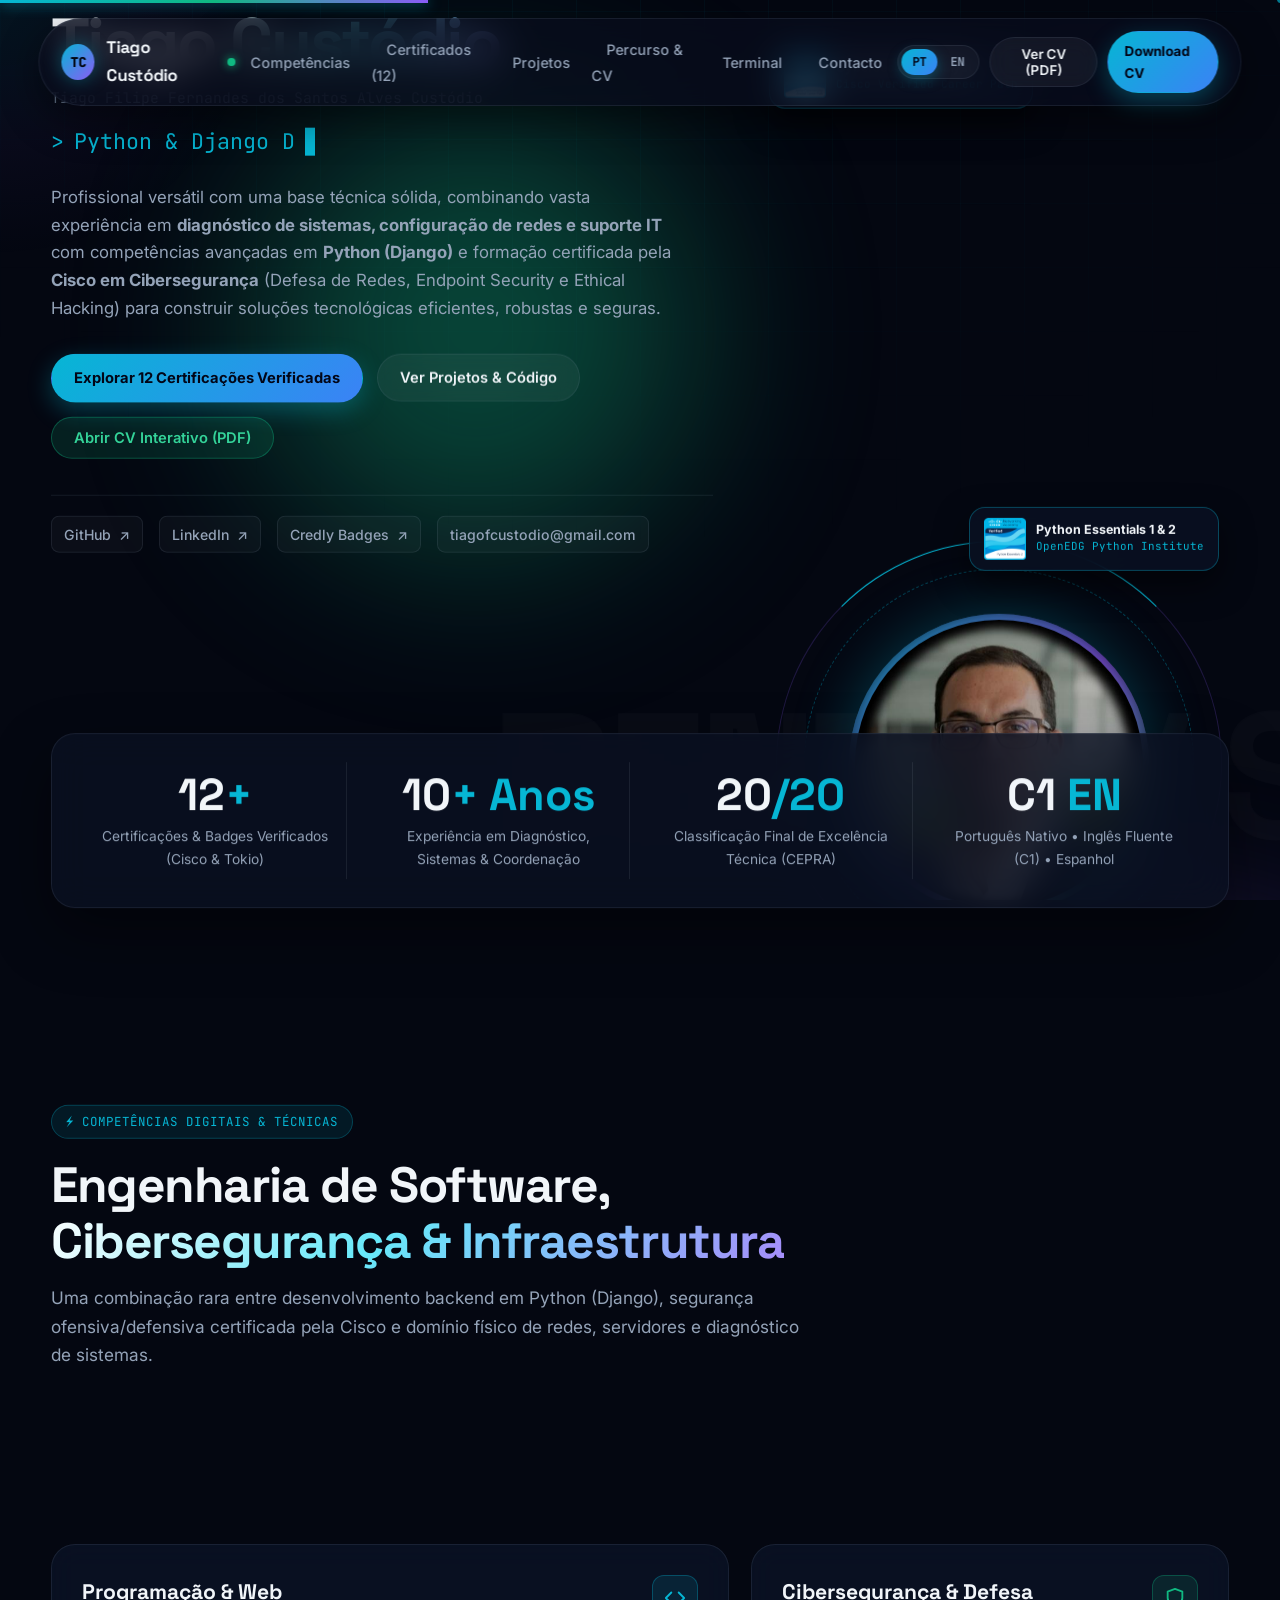
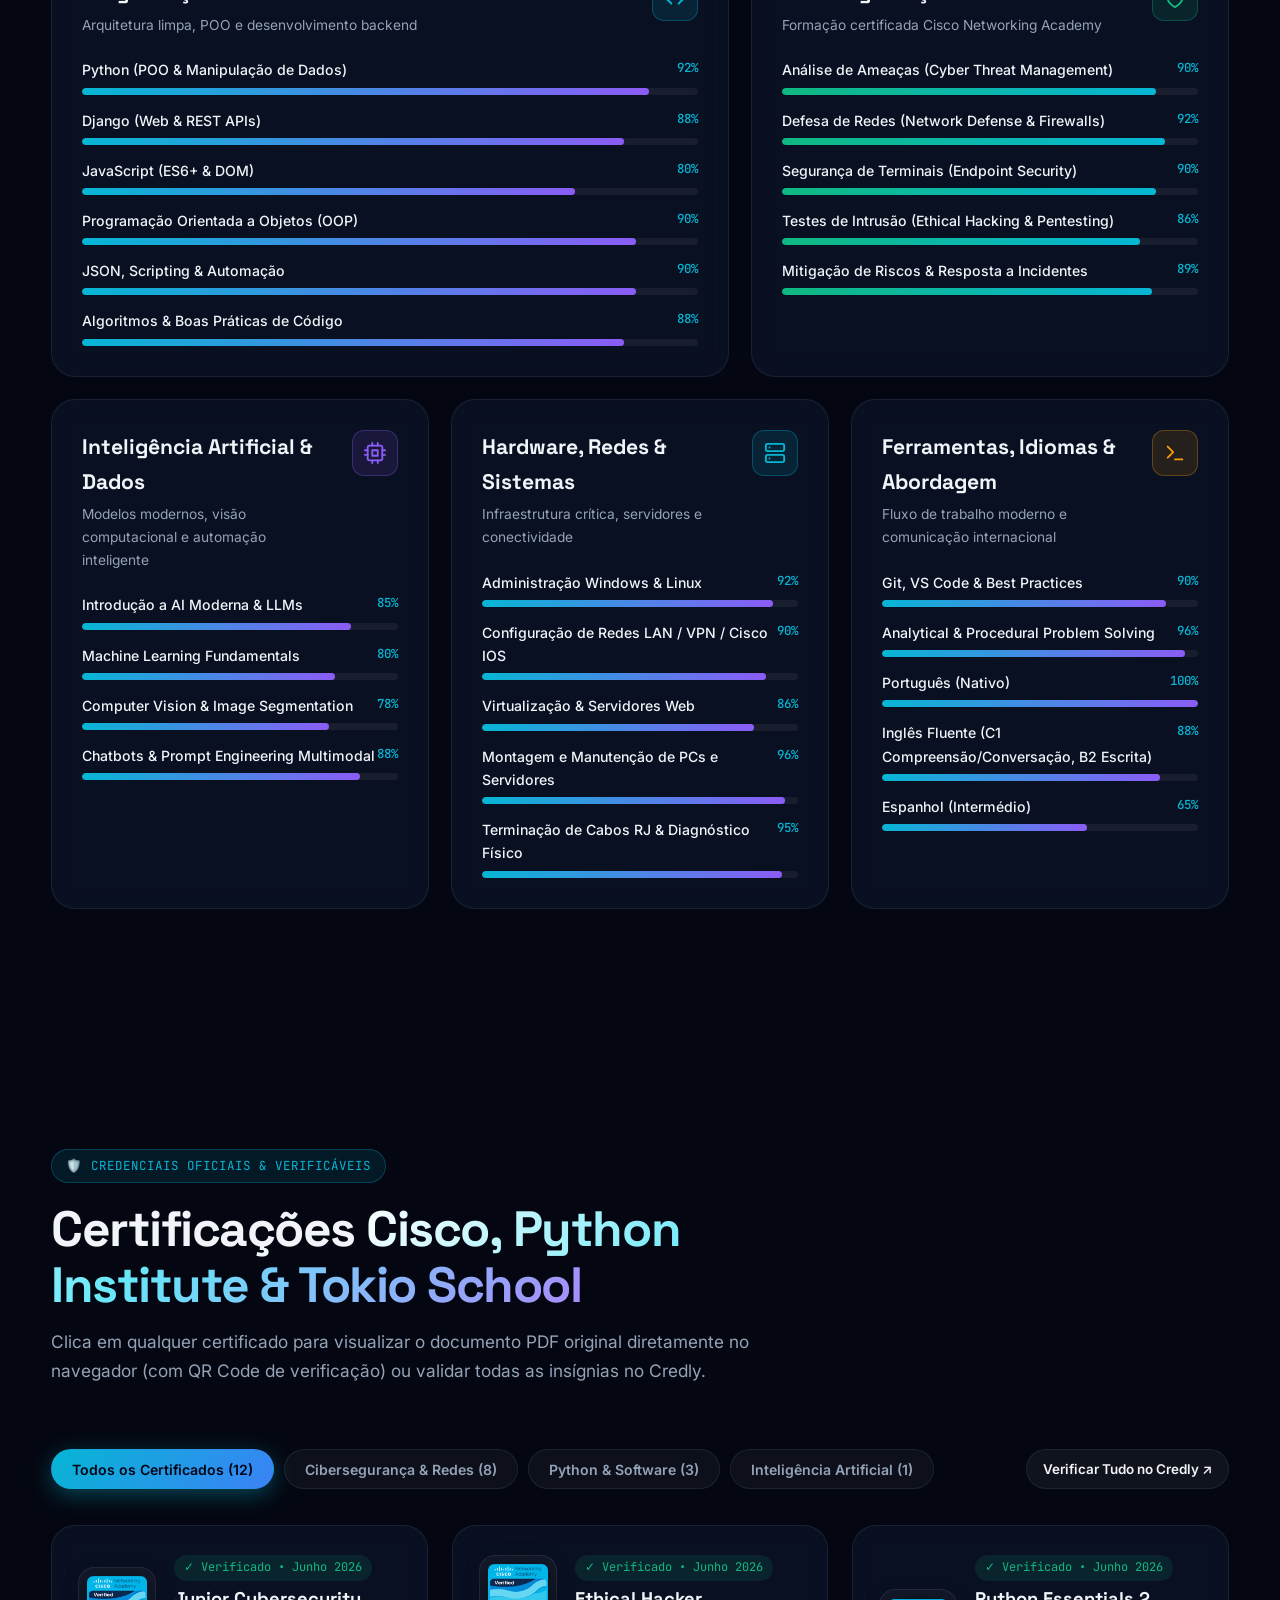
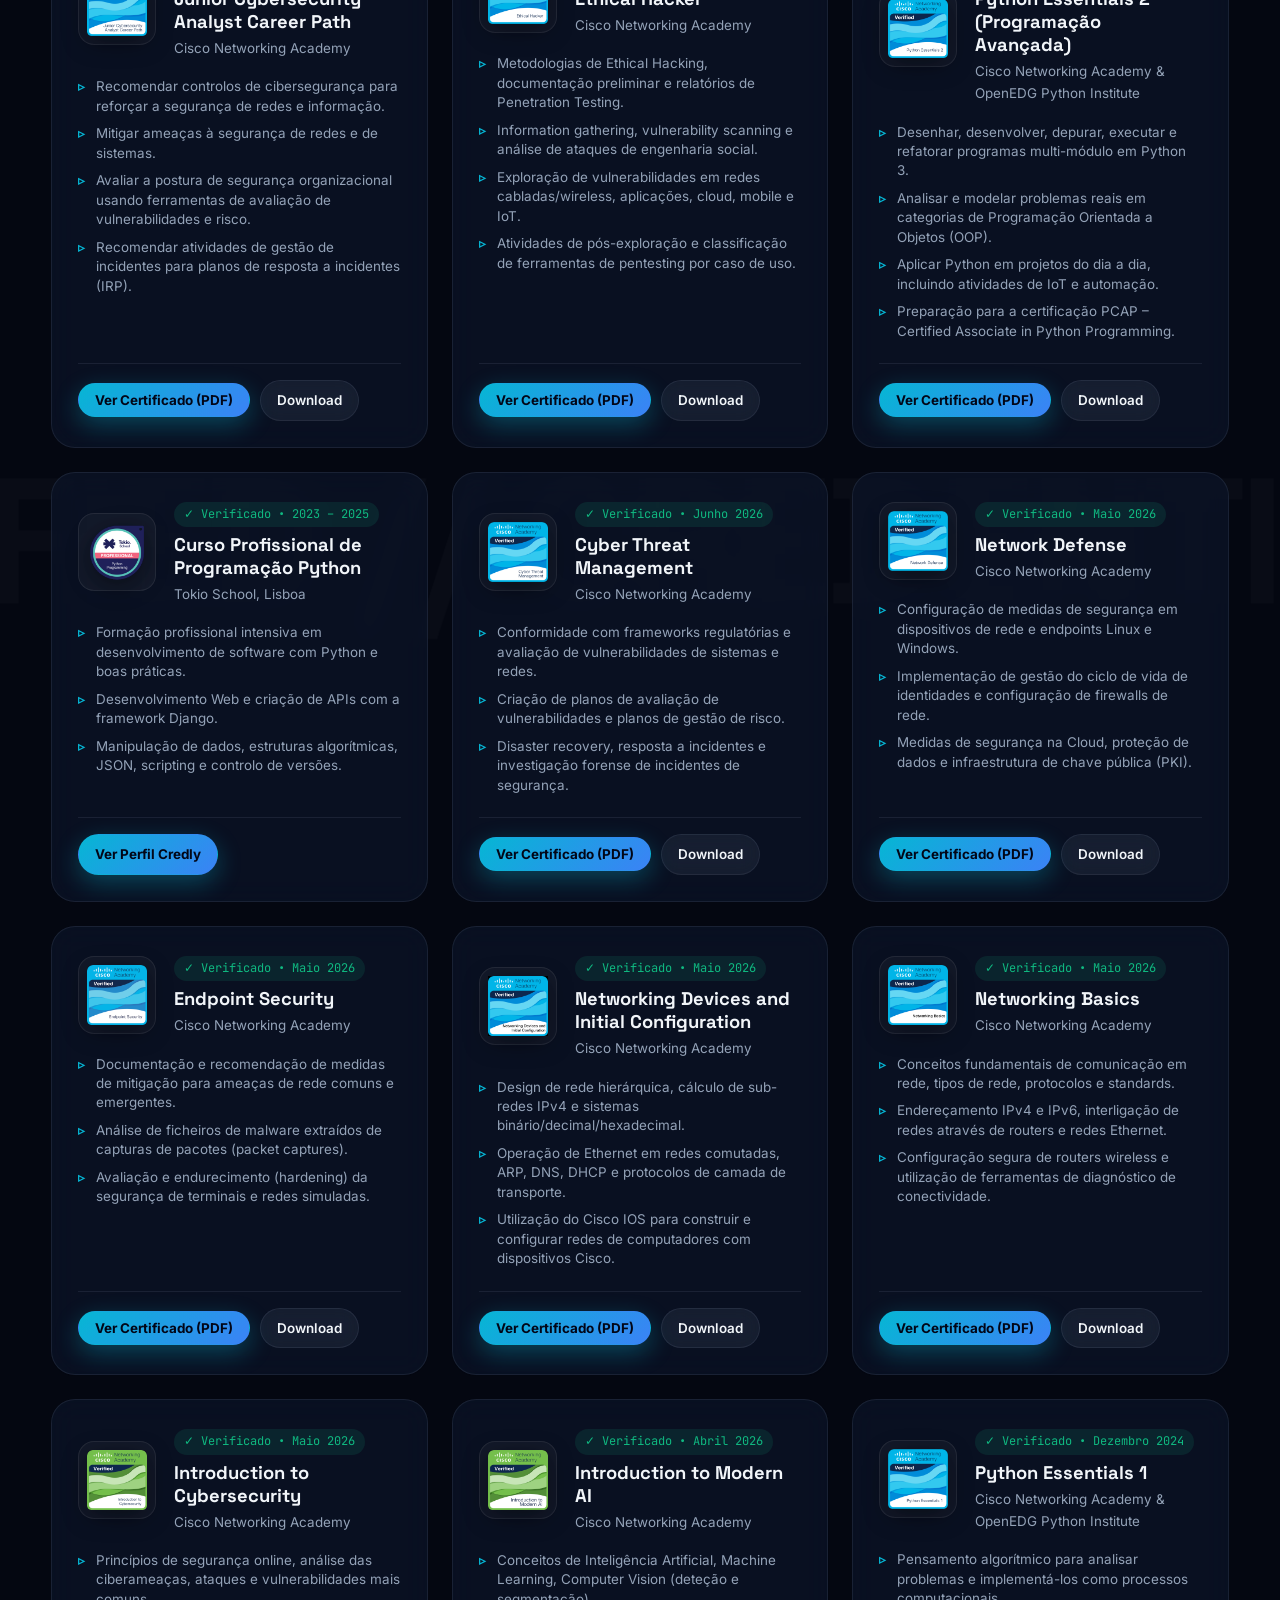
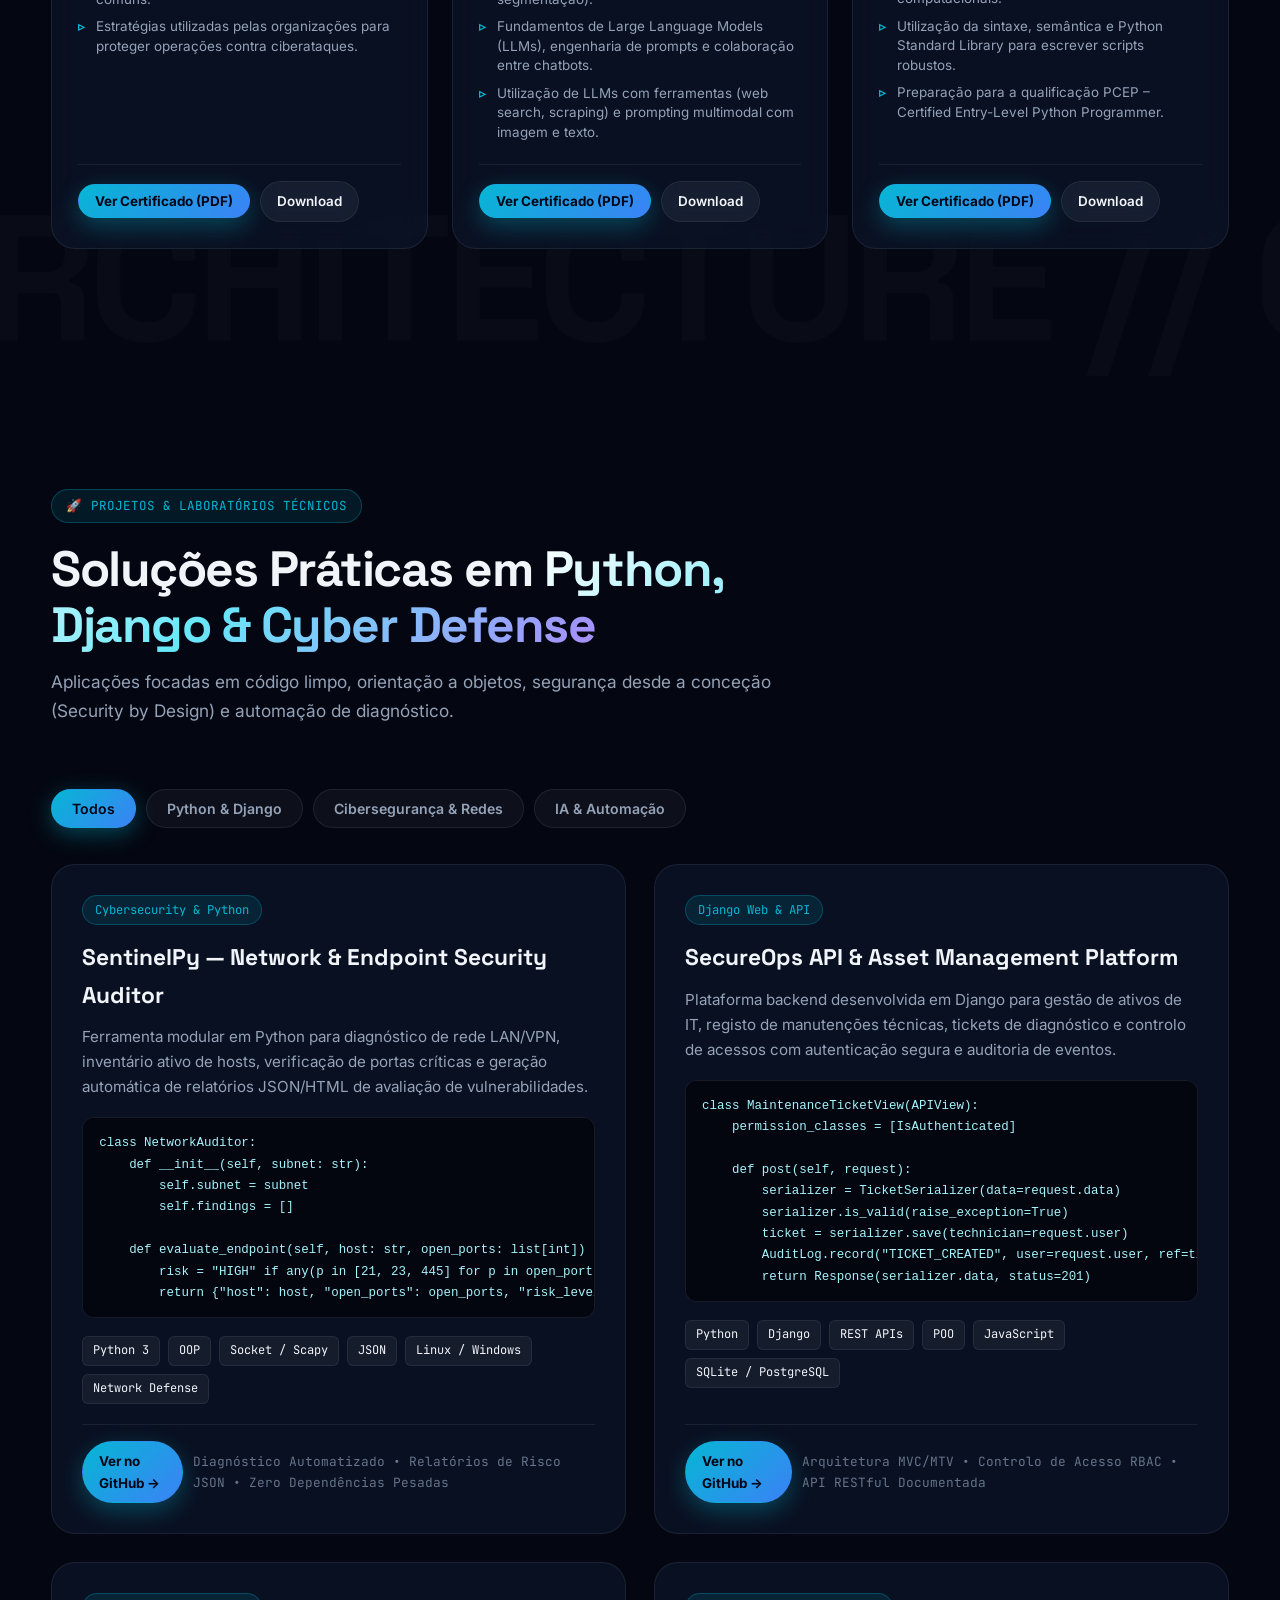
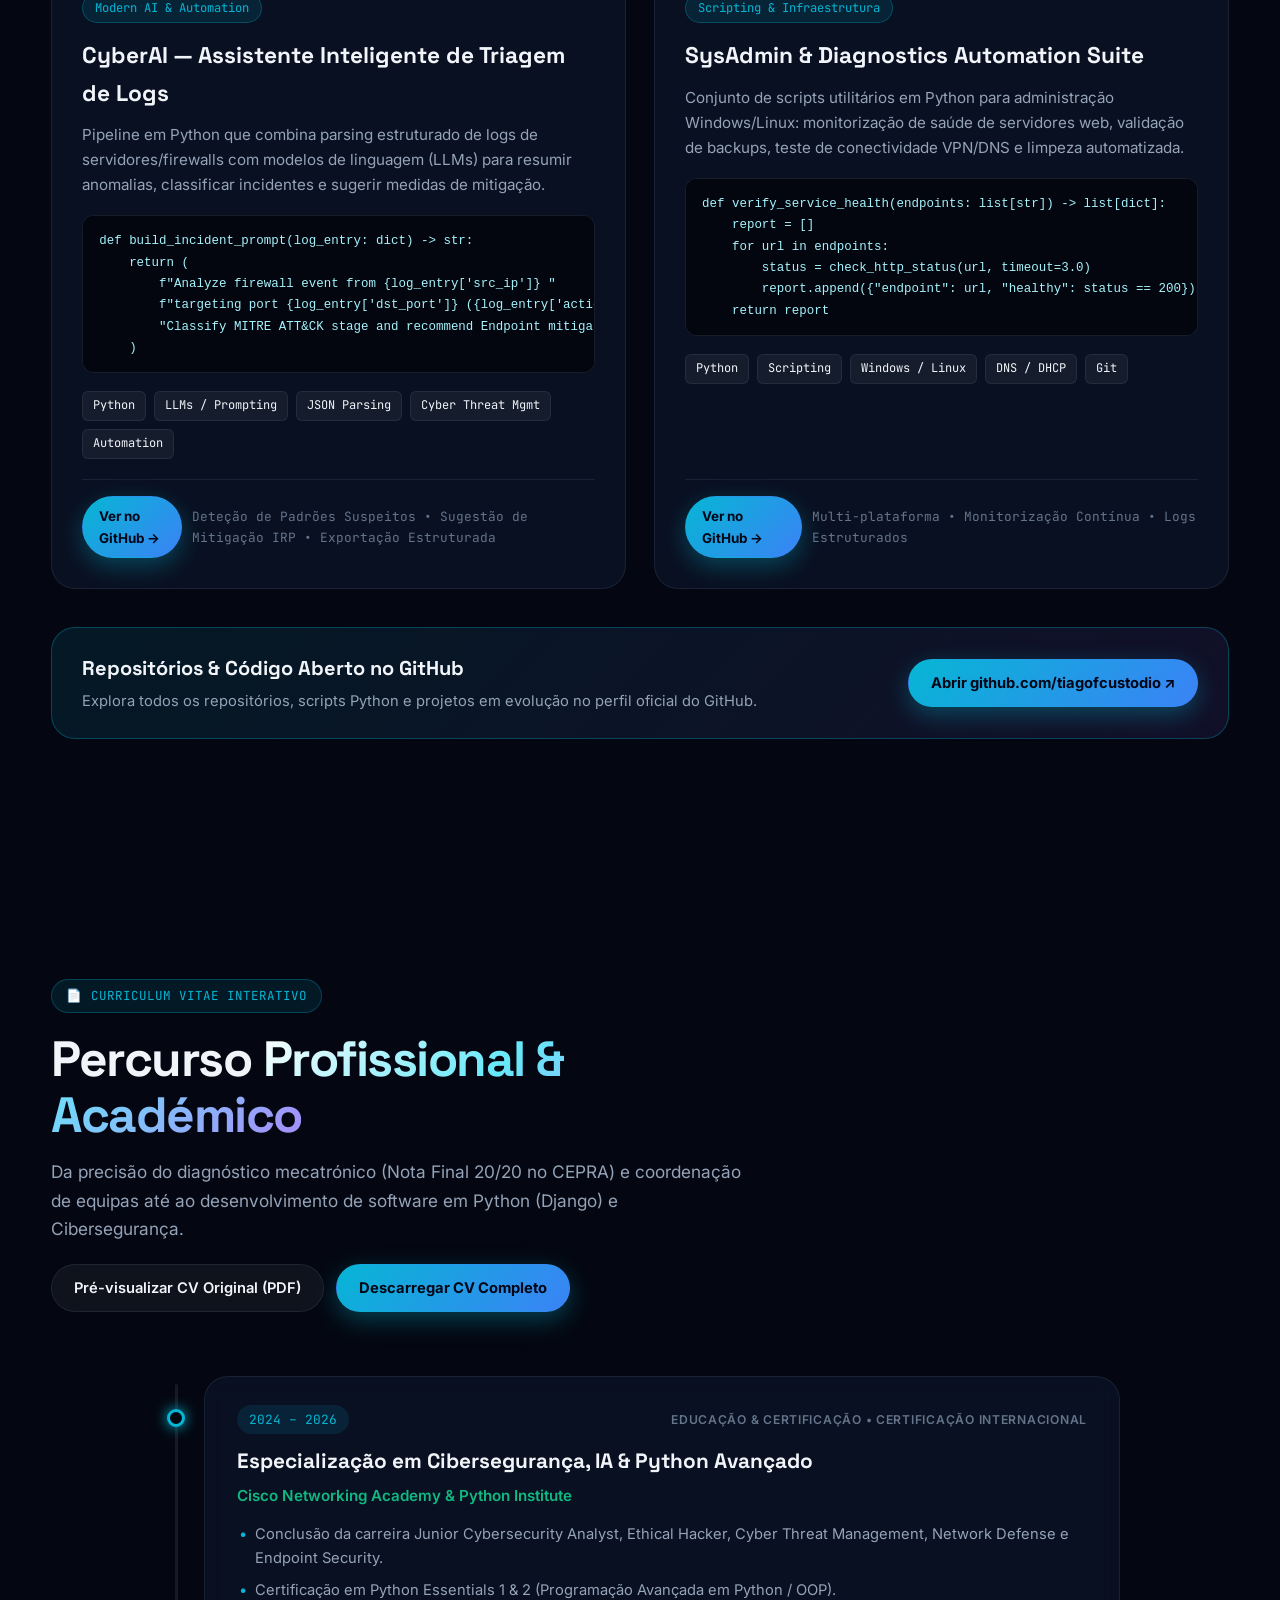
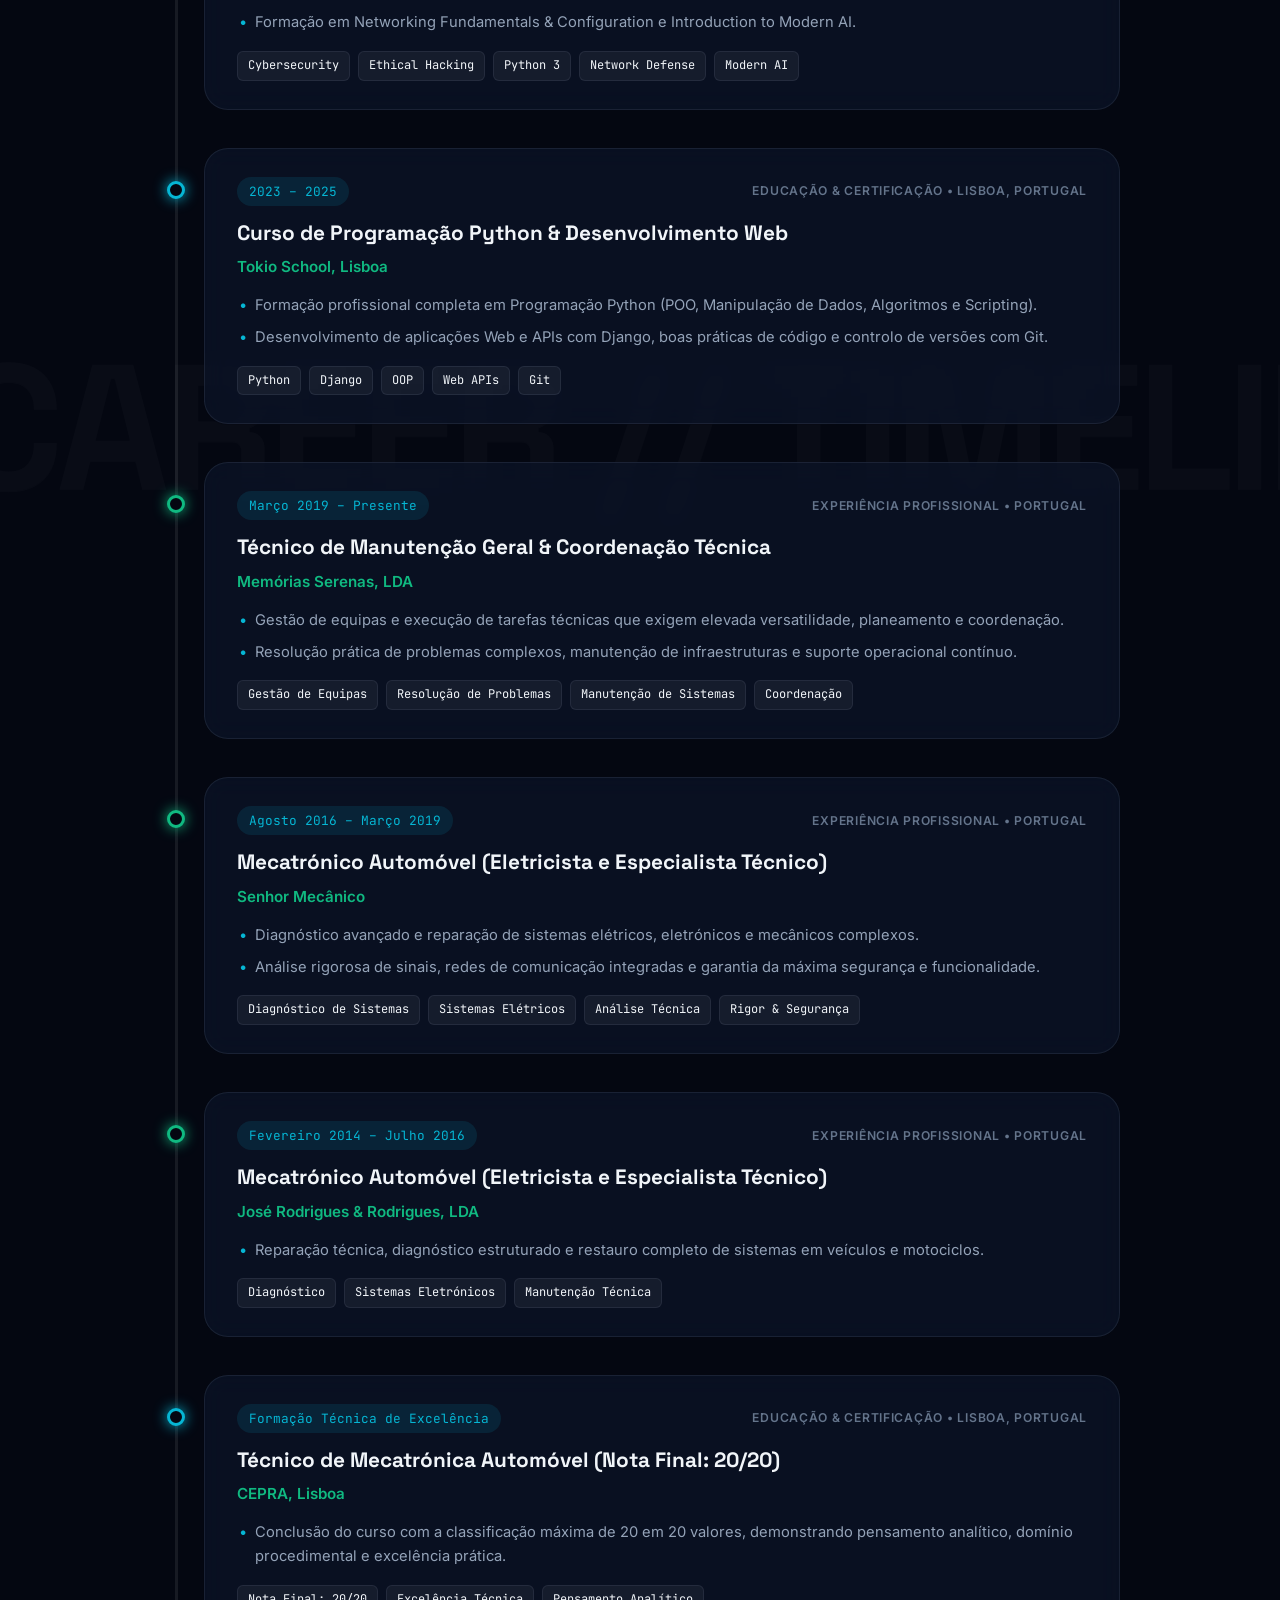
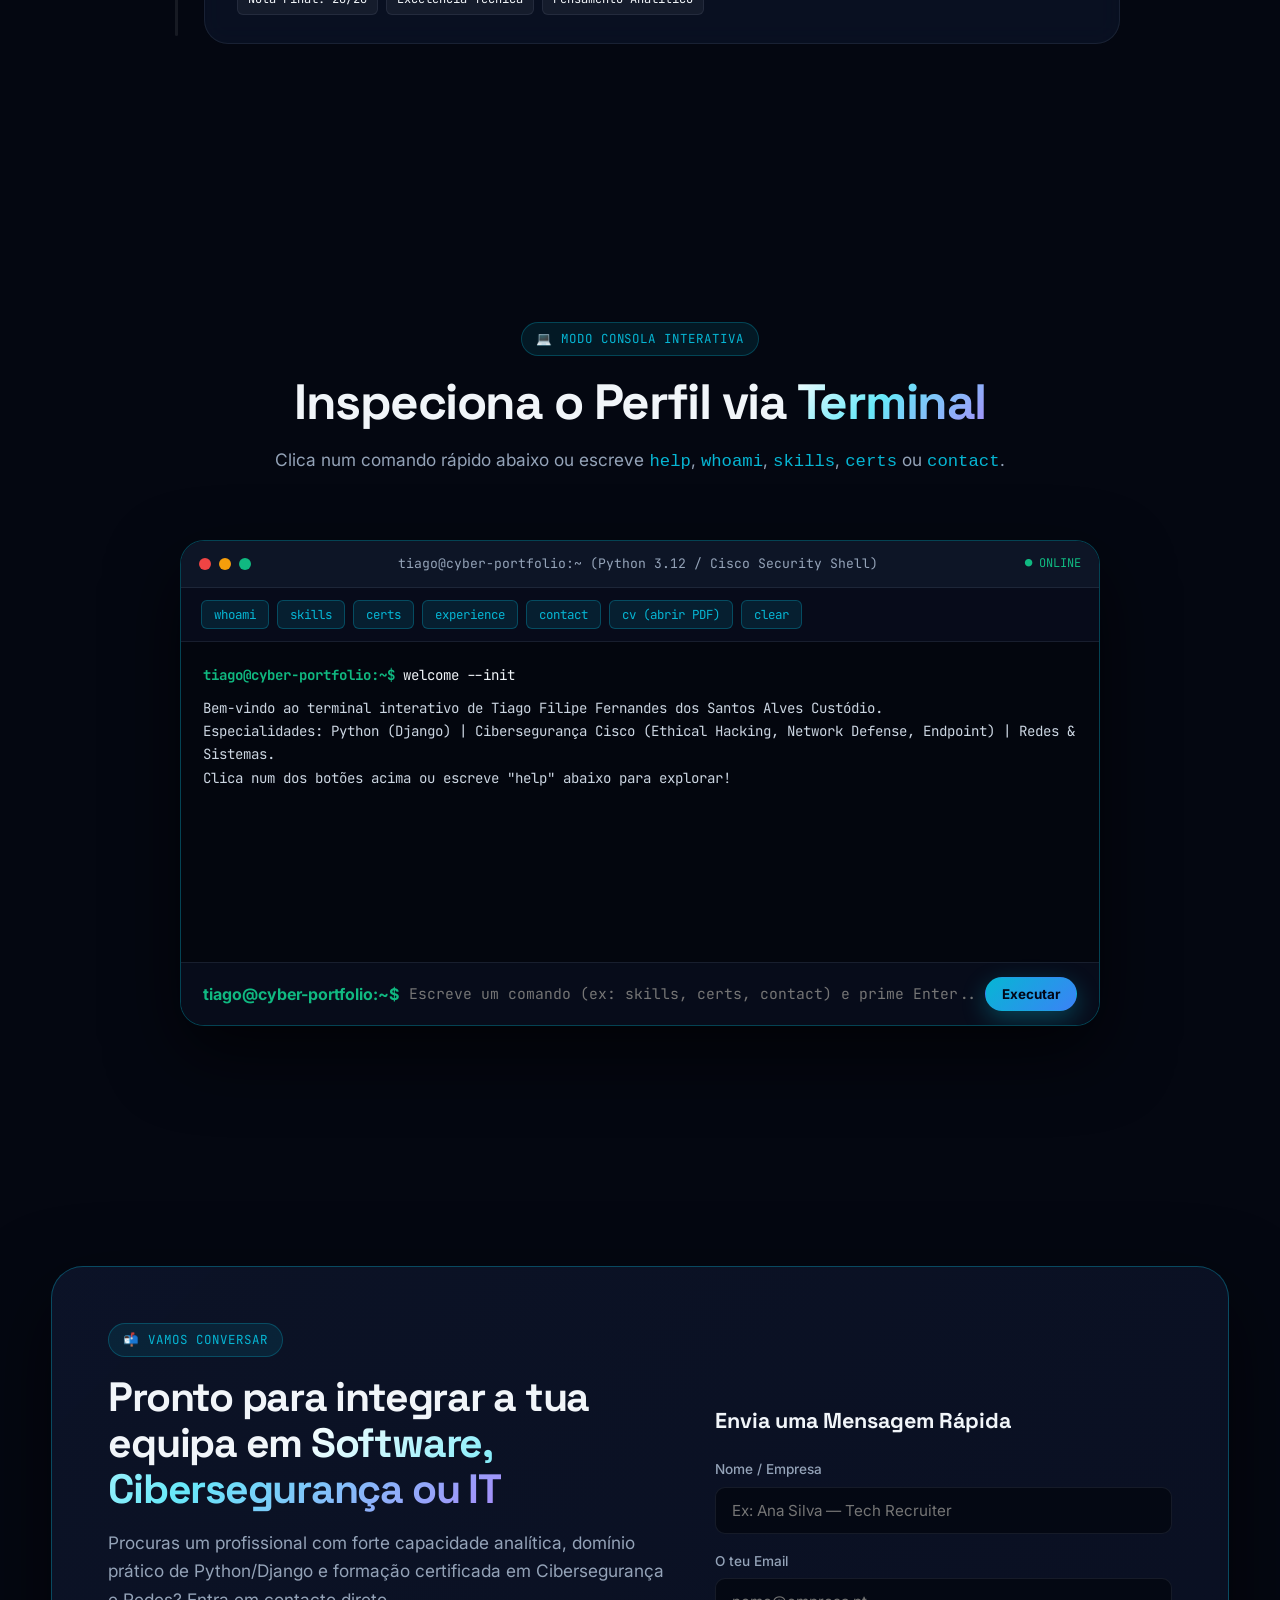
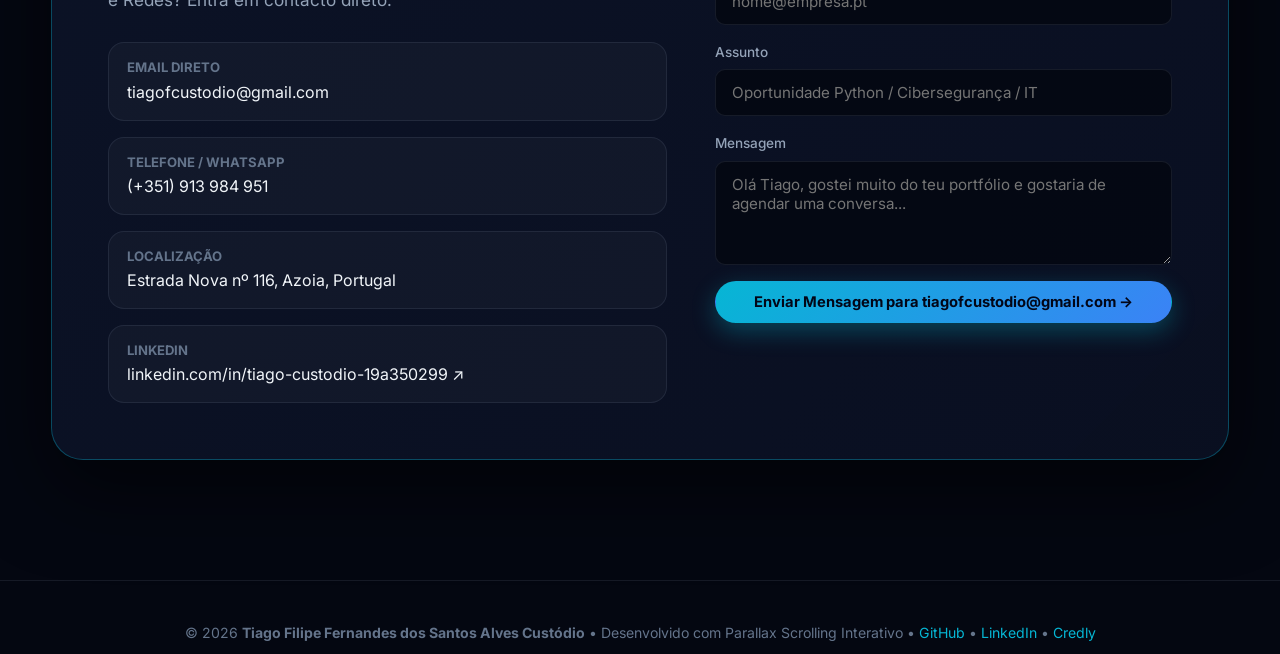
==== index.html @ 8957bc8e "Initial portfolio commit (PT/EN)" ====
<!DOCTYPE html>
<html lang="pt-PT">
<head>
  <meta charset="UTF-8" />
  <meta name="viewport" content="width=device-width, initial-scale=1.0" />
  <title>Tiago Custódio | Python (Django) Developer &amp; Cybersecurity Specialist</title>
  <meta name="description" content="Portfólio interativo de Tiago Filipe Fernandes dos Santos Alves Custódio — Desenvolvimento Python (Django), Cibersegurança Certificada pela Cisco (Ethical Hacking, Network Defense, Endpoint Security) e Administração de Sistemas." />

  <!-- Google Fonts -->
  <link rel="preconnect" href="https://fonts.googleapis.com" />
  <link rel="preconnect" href="https://fonts.gstatic.com" crossorigin />
  <link href="https://fonts.googleapis.com/css2?family=Inter:wght@400;500;600;700&family=JetBrains+Mono:wght@400;600;700&family=Space+Grotesk:wght@600;700;800&display=swap" rel="stylesheet" />

  <!-- Stylesheet -->
  <link rel="stylesheet" href="css/styles.css" />
</head>
<body>

  <!-- Top Scroll Progress Indicator -->
  <div id="scroll-progress-bar" class="scroll-progress-bar"></div>

  <!-- Interactive Cursor Spotlight -->
  <div id="cursor-spotlight" class="cursor-spotlight"></div>

  <!-- Multi-Layer Parallax Background Universe -->
  <div class="parallax-universe" aria-hidden="true">
    <canvas id="cyber-canvas"></canvas>
    <div class="parallax-grid-plane" data-parallax-speed="-0.15" data-mouse-depth="14"></div>
    <div class="parallax-orb orb-cyan" data-parallax-speed="-0.25" data-mouse-depth="-28"></div>
    <div class="parallax-orb orb-purple" data-parallax-speed="0.18" data-mouse-depth="32"></div>
    <div class="parallax-orb orb-emerald" data-parallax-speed="-0.12" data-mouse-depth="20"></div>
  </div>

  <!-- Floating Glass Header -->
  <header class="site-header">
    <nav class="nav-glass" aria-label="Navegação Principal">
      <a href="#top" class="brand-logo">
        <span class="brand-monogram">TC</span>
        <span>Tiago Custódio</span>
        <span class="brand-status-dot" title="Available for Software &amp; Cybersecurity roles"></span>
      </a>

      <ul class="nav-links">
        <li><a href="#skills" data-i18n="navSkills">Competências</a></li>
        <li><a href="#certificados" data-i18n="navCerts">Certificados (12)</a></li>
        <li><a href="#projetos" data-i18n="navProjects">Projetos</a></li>
        <li><a href="#cv" data-i18n="navCv">Percurso &amp; CV</a></li>
        <li><a href="#terminal" data-i18n="navTerminal">Terminal</a></li>
        <li><a href="#contacto" data-i18n="navContact">Contacto</a></li>
      </ul>

      <div class="nav-actions">
        <!-- Bilingual PT / EN Switcher -->
        <div class="lang-switch" role="group" aria-label="Selecionar idioma / Select language">
          <button type="button" class="lang-btn active" data-set-lang="pt" title="Português">PT</button>
          <button type="button" class="lang-btn" data-set-lang="en" title="English">EN</button>
        </div>

        <button type="button" class="btn btn-glass btn-sm open-cv-modal-btn" data-i18n="btnViewCv">
          Ver CV (PDF)
        </button>
        <a href="assets/cv/Tiago_Custodio_CV.pdf" download class="btn btn-primary btn-sm" data-i18n="btnDownloadCv">
          Download CV
        </a>
      </div>
    </nav>
  </header>

  <main id="top">
    <!-- ====================================================================
         HERO SECTION (MULTI-DEPTH PARALLAX + 3D ORBITAL PORTRAIT)
         ==================================================================== -->
    <section class="hero-section">
      <div class="parallax-watermark" style="top: 14%; left: -4%;" data-parallax-speed="0.22" data-parallax-x="-0.12">
        PYTHON // CYBERSEC
      </div>

      <div class="container hero-grid">
        <!-- Left Column: Intro & CTAs -->
        <div class="hero-content" data-parallax-speed="-0.06">
          <div class="hero-badge-pill">
            <span class="brand-status-dot"></span>
            <span data-i18n="heroPill">Python (Django) • Cisco Cybersecurity Verified • Sistemas &amp; Redes</span>
          </div>

          <h1 class="hero-title">
            Tiago <span class="gradient-text">Custódio</span>
          </h1>
          <p style="font-size: 0.92rem; color: var(--text-muted); margin-top: -10px; margin-bottom: 14px; font-family: var(--font-mono);">
            Tiago Filipe Fernandes dos Santos Alves Custódio
          </p>

          <div class="hero-role-rotator" aria-live="polite">
            <span>&gt;</span>
            <span id="typewriter-text">Python &amp; Django Developer</span>
            <span class="typewriter-cursor"></span>
          </div>

          <p class="hero-bio" data-i18n-html="heroBioHtml">
            Profissional versátil com uma base técnica sólida, combinando vasta experiência em
            <strong>diagnóstico de sistemas, configuração de redes e suporte IT</strong> com competências avançadas em
            <strong>Python (Django)</strong> e formação certificada pela <strong>Cisco em Cibersegurança</strong>
            (Defesa de Redes, Endpoint Security e Ethical Hacking) para construir soluções tecnológicas eficientes, robustas e seguras.
          </p>

          <div class="hero-cta-group">
            <a href="#certificados" class="btn btn-primary" data-i18n="heroCtaCerts">
              Explorar 12 Certificações Verificadas
            </a>
            <a href="#projetos" class="btn btn-glass" data-i18n="heroCtaProjects">
              Ver Projetos &amp; Código
            </a>
            <button type="button" class="btn btn-emerald open-cv-modal-btn" data-i18n="heroCtaCv">
              Abrir CV Interativo (PDF)
            </button>
          </div>

          <div class="hero-quick-links">
            <a href="https://github.com/tiagofcustodio" target="_blank" rel="noopener" class="social-chip">
              <span>GitHub</span> ↗
            </a>
            <a href="https://www.linkedin.com/in/tiago-custodio-19a350299" target="_blank" rel="noopener" class="social-chip">
              <span>LinkedIn</span> ↗
            </a>
            <a href="https://www.credly.com/users/tiago-custodio.71ba3a41/badges#credly" target="_blank" rel="noopener" class="social-chip">
              <span>Credly Badges</span> ↗
            </a>
            <a href="mailto:tiagofcustodio@gmail.com" class="social-chip">
              <span>tiagofcustodio@gmail.com</span>
            </a>
          </div>
        </div>

        <!-- Right Column: 3D Parallax Portrait & Floating Badge Satellites -->
        <div class="hero-visual-stage">
          <div class="portrait-orbital-system" data-parallax-speed="0.08" data-mouse-depth="18">
            <div class="orbital-ring"></div>
            <div class="orbital-ring orbital-ring-outer"></div>

            <div class="portrait-frame">
              <img src="assets/images/tiago-profile.jpg" alt="Tiago Custódio" />
            </div>

            <!-- Satellite 1 -->
            <div class="floating-satellite sat-top-left" data-parallax-speed="-0.14" data-mouse-depth="-26">
              <img src="assets/images/badges/junior-cybersecurity-analyst.png" alt="Badge Junior Cybersecurity Analyst" />
              <div class="satellite-meta">
                <strong>Cybersecurity Analyst</strong>
                <span>Cisco Verified Career Path</span>
              </div>
            </div>

            <!-- Satellite 2 -->
            <div class="floating-satellite sat-top-right" data-parallax-speed="0.12" data-mouse-depth="24">
              <img src="assets/images/badges/tokio-python-programming.png" alt="Badge Tokio School Python" />
              <div class="satellite-meta">
                <strong>Python &amp; Django</strong>
                <span>Tokio School Professional</span>
              </div>
            </div>

            <!-- Satellite 3 -->
            <div class="floating-satellite sat-bottom-left" data-parallax-speed="0.16" data-mouse-depth="-20">
              <img src="assets/images/badges/ethical-hacker.png" alt="Badge Ethical Hacker" />
              <div class="satellite-meta">
                <strong>Ethical Hacker</strong>
                <span>Penetration Testing &amp; Defense</span>
              </div>
            </div>

            <!-- Satellite 4 -->
            <div class="floating-satellite sat-bottom-right" data-parallax-speed="-0.11" data-mouse-depth="30">
              <img src="assets/images/badges/python-essentials-2.png" alt="Badge Python Essentials 2" />
              <div class="satellite-meta">
                <strong>Python Essentials 1 &amp; 2</strong>
                <span>OpenEDG Python Institute</span>
              </div>
            </div>
          </div>
        </div>
      </div>
    </section>

    <!-- ====================================================================
         KEY METRICS RIBBON
         ==================================================================== -->
    <div class="container stats-ribbon" data-parallax-speed="-0.04">
      <div class="stats-grid">
        <div class="stat-item">
          <div class="stat-value">12<span>+</span></div>
          <div class="stat-label" data-i18n="stat1Label">Certificações &amp; Badges Verificados (Cisco &amp; Tokio)</div>
        </div>
        <div class="stat-item">
          <div class="stat-value">10<span data-i18n="stat2Suffix">+ Anos</span></div>
          <div class="stat-label" data-i18n="stat2Label">Experiência em Diagnóstico, Sistemas &amp; Coordenação</div>
        </div>
        <div class="stat-item">
          <div class="stat-value">20<span>/20</span></div>
          <div class="stat-label" data-i18n="stat3Label">Classificação Final de Excelência Técnica (CEPRA)</div>
        </div>
        <div class="stat-item">
          <div class="stat-value">C1<span> EN</span></div>
          <div class="stat-label" data-i18n="stat4Label">Português Nativo • Inglês Fluente (C1) • Espanhol</div>
        </div>
      </div>
    </div>

    <!-- ====================================================================
         ARSENAL TECNOLÓGICO (BENTO GRID + SPOTLIGHT + SKILL BARS)
         ==================================================================== -->
    <section id="skills" class="section">
      <div class="parallax-watermark" style="top: 8%; right: -6%;" data-parallax-speed="-0.16" data-parallax-x="0.1">
        BENTO // STACK
      </div>

      <div class="container">
        <div class="section-header" data-parallax-speed="-0.03">
          <span class="eyebrow" data-i18n="skillsEyebrow">⚡ Competências Digitais &amp; Técnicas</span>
          <h2 class="section-title" data-i18n-html="skillsTitleHtml">
            Engenharia de Software, <span class="gradient-text">Cibersegurança &amp; Infraestrutura</span>
          </h2>
          <p class="section-subtitle" data-i18n="skillsSubtitle">
            Uma combinação rara entre desenvolvimento backend em Python (Django), segurança ofensiva/defensiva certificada pela Cisco e domínio físico de redes, servidores e diagnóstico de sistemas.
          </p>
        </div>

        <div id="bento-skills-grid" class="bento-grid"></div>
      </div>
    </section>

    <!-- ====================================================================
         CERTIFICATES VAULT (12 OFFICIAL BADGES + INTERACTIVE PDF VIEWER)
         ==================================================================== -->
    <section id="certificados" class="section">
      <div class="parallax-watermark" style="top: 12%; left: -5%;" data-parallax-speed="0.18" data-parallax-x="-0.08">
        VERIFIED // CREDENTIALS
      </div>

      <div class="container">
        <div class="section-header">
          <span class="eyebrow" data-i18n="certsEyebrow">🛡️ Credenciais Oficiais &amp; Verificáveis</span>
          <h2 class="section-title" data-i18n-html="certsTitleHtml">
            Certificações <span class="gradient-text">Cisco, Python Institute &amp; Tokio School</span>
          </h2>
          <p class="section-subtitle" data-i18n="certsSubtitle">
            Clica em qualquer certificado para visualizar o documento PDF original diretamente no navegador (com QR Code de verificação) ou validar todas as insígnias no Credly.
          </p>
        </div>

        <div class="filter-tabs" role="tablist" aria-label="Filtrar certificados por área">
          <button type="button" class="filter-btn active" data-cert-filter="all" data-i18n="certFilterAll">Todos os Certificados (12)</button>
          <button type="button" class="filter-btn" data-cert-filter="cyber" data-i18n="certFilterCyber">Cibersegurança &amp; Redes (8)</button>
          <button type="button" class="filter-btn" data-cert-filter="python" data-i18n="certFilterPython">Python &amp; Software (3)</button>
          <button type="button" class="filter-btn" data-cert-filter="ai" data-i18n="certFilterAi">Inteligência Artificial (1)</button>
          <a href="https://www.credly.com/users/tiago-custodio.71ba3a41/badges#credly" target="_blank" rel="noopener" class="btn btn-glass btn-sm" style="margin-left:auto;" data-i18n="certCredlyBtn">
            Verificar Tudo no Credly ↗
          </a>
        </div>

        <div id="certificates-grid" class="certs-grid"></div>
      </div>
    </section>

    <!-- ====================================================================
         PROJECTS SHOWCASE & LIVE GITHUB SYNC
         ==================================================================== -->
    <section id="projetos" class="section">
      <div class="parallax-watermark" style="top: 15%; right: -5%;" data-parallax-speed="-0.15" data-parallax-x="0.09">
        ARCHITECTURE // CODE
      </div>

      <div class="container">
        <div class="section-header">
          <span class="eyebrow" data-i18n="projEyebrow">🚀 Projetos &amp; Laboratórios Técnicos</span>
          <h2 class="section-title" data-i18n-html="projTitleHtml">
            Soluções Práticas em <span class="gradient-text">Python, Django &amp; Cyber Defense</span>
          </h2>
          <p class="section-subtitle" data-i18n="projSubtitle">
            Aplicações focadas em código limpo, orientação a objetos, segurança desde a conceção (Security by Design) e automação de diagnóstico.
          </p>
        </div>

        <div class="filter-tabs" role="tablist" aria-label="Filtrar projetos">
          <button type="button" class="filter-btn active" data-proj-filter="all" data-i18n="projFilterAll">Todos</button>
          <button type="button" class="filter-btn" data-proj-filter="python" data-i18n="projFilterPython">Python &amp; Django</button>
          <button type="button" class="filter-btn" data-proj-filter="cyber" data-i18n="projFilterCyber">Cibersegurança &amp; Redes</button>
          <button type="button" class="filter-btn" data-proj-filter="ai" data-i18n="projFilterAi">IA &amp; Automação</button>
        </div>

        <div id="projects-grid" class="projects-grid"></div>

        <!-- Live GitHub Sync Banner -->
        <div class="github-live-banner">
          <div>
            <h3 style="font-family:var(--font-display); font-size:1.25rem; margin-bottom:4px;" data-i18n="githubBannerTitle">
              Repositórios &amp; Código Aberto no GitHub
            </h3>
            <p id="github-live-status" style="color:var(--text-secondary); font-size:0.92rem;" data-i18n="githubBannerSub">
              Explora todos os repositórios, scripts Python e projetos em evolução no perfil oficial do GitHub.
            </p>
          </div>
          <a href="https://github.com/tiagofcustodio" target="_blank" rel="noopener" class="btn btn-primary" data-i18n="githubBannerBtn">
            Abrir github.com/tiagofcustodio ↗
          </a>
        </div>
        <div id="github-live-repos" style="display:none; grid-template-columns: repeat(auto-fit, minmax(260px, 1fr)); gap:16px; margin-top:18px;"></div>
      </div>
    </section>

    <!-- ====================================================================
         SCROLL-DRIVEN LASER TIMELINE (EXPERIÊNCIA & EDUCAÇÃO - CV)
         ==================================================================== -->
    <section id="cv" class="section">
      <div class="parallax-watermark" style="top: 20%; left: -4%;" data-parallax-speed="0.14">
        CAREER // TIMELINE
      </div>

      <div class="container">
        <div class="section-header" style="display:flex; justify-content:space-between; align-items:flex-end; flex-wrap:wrap; gap:20px; max-width:100%;">
          <div style="max-width:700px;">
            <span class="eyebrow" data-i18n="cvEyebrow">📄 Curriculum Vitae Interativo</span>
            <h2 class="section-title" data-i18n-html="cvTitleHtml">
              Percurso <span class="gradient-text">Profissional &amp; Académico</span>
            </h2>
            <p class="section-subtitle" data-i18n="cvSubtitle">
              Da precisão do diagnóstico mecatrónico (Nota Final 20/20 no CEPRA) e coordenação de equipas até ao desenvolvimento de software em Python (Django) e Cibersegurança.
            </p>
          </div>
          <div style="display:flex; gap:12px;">
            <button type="button" class="btn btn-glass open-cv-modal-btn" data-i18n="cvPreviewBtn">
              Pré-visualizar CV Original (PDF)
            </button>
            <a href="assets/cv/Tiago_Custodio_CV.pdf" download class="btn btn-primary" data-i18n="cvDownloadFullBtn">
              Descarregar CV Completo
            </a>
          </div>
        </div>

        <div id="timeline-wrapper" class="timeline-wrapper">
          <div class="timeline-track">
            <div id="timeline-laser" class="timeline-laser-progress"></div>
          </div>
          <div id="cv-timeline-items"></div>
        </div>
      </div>
    </section>

    <!-- ====================================================================
         INTERACTIVE CYBER TERMINAL (RECRUITER / DEV CONSOLE)
         ==================================================================== -->
    <section id="terminal" class="section">
      <div class="container">
        <div class="section-header" style="margin-inline:auto; text-align:center;">
          <span class="eyebrow" data-i18n="termEyebrow">💻 Modo Consola Interativa</span>
          <h2 class="section-title" data-i18n-html="termTitleHtml">
            Inspeciona o Perfil via <span class="gradient-text">Terminal</span>
          </h2>
          <p class="section-subtitle" data-i18n-html="termSubtitleHtml">
            Clica num comando rápido abaixo ou escreve <code style="color:var(--accent-cyan);">help</code>, <code style="color:var(--accent-cyan);">whoami</code>, <code style="color:var(--accent-cyan);">skills</code>, <code style="color:var(--accent-cyan);">certs</code> ou <code style="color:var(--accent-cyan);">contact</code>.
          </p>
        </div>

        <div class="terminal-window">
          <div class="terminal-bar">
            <div class="terminal-dots">
              <span class="dot-red"></span>
              <span class="dot-yellow"></span>
              <span class="dot-green"></span>
            </div>
            <span class="terminal-title">tiago@cyber-portfolio:~ (Python 3.12 / Cisco Security Shell)</span>
            <span style="font-family:var(--font-mono); font-size:0.75rem; color:var(--accent-emerald);">● ONLINE</span>
          </div>

          <div class="terminal-chips">
            <button type="button" class="cmd-chip" data-term-cmd="whoami">whoami</button>
            <button type="button" class="cmd-chip" data-term-cmd="skills">skills</button>
            <button type="button" class="cmd-chip" data-term-cmd="certs">certs</button>
            <button type="button" class="cmd-chip" data-term-cmd="experience">experience</button>
            <button type="button" class="cmd-chip" data-term-cmd="contact">contact</button>
            <button type="button" class="cmd-chip" data-term-cmd="cv" data-i18n="termCvChip">cv (abrir PDF)</button>
            <button type="button" class="cmd-chip" data-term-cmd="clear">clear</button>
          </div>

          <div id="terminal-body" class="terminal-body" role="log" aria-live="polite">
            <div class="term-line"><span class="term-prompt">tiago@cyber-portfolio:~$</span> welcome --init</div>
            <div class="term-line term-output" data-i18n="termWelcome">Bem-vindo ao terminal interativo de Tiago Filipe Fernandes dos Santos Alves Custódio.
Especialidades: Python (Django) | Cibersegurança Cisco (Ethical Hacking, Network Defense, Endpoint) | Redes &amp; Sistemas.
Clica num dos botões acima ou escreve "help" abaixo para explorar!</div>
          </div>

          <form id="terminal-form" class="terminal-input-row">
            <span class="term-prompt">tiago@cyber-portfolio:~$</span>
            <input
              id="terminal-input"
              type="text"
              class="terminal-input"
              data-i18n-placeholder="termPlaceholder"
              placeholder="Escreve um comando (ex: skills, certs, contact) e prime Enter..."
              autocomplete="off"
              aria-label="Comando do terminal"
            />
            <button type="submit" class="btn btn-primary btn-sm" data-i18n="termRunBtn">Executar</button>
          </form>
        </div>
      </div>
    </section>

    <!-- ====================================================================
         CONTACT SECTION
         ==================================================================== -->
    <section id="contacto" class="section">
      <div class="container">
        <div class="contact-card">
          <div>
            <span class="eyebrow" data-i18n="contactEyebrow">📬 Vamos Conversar</span>
            <h2 class="section-title" style="font-size:clamp(1.8rem, 3.2vw, 2.6rem);" data-i18n-html="contactTitleHtml">
              Pronto para integrar a tua equipa em <span class="gradient-text">Software, Cibersegurança ou IT</span>
            </h2>
            <p class="section-subtitle" data-i18n="contactSubtitle">
              Procuras um profissional com forte capacidade analítica, domínio prático de Python/Django e formação certificada em Cibersegurança e Redes? Entra em contacto direto.
            </p>

            <div class="contact-list">
              <a href="mailto:tiagofcustodio@gmail.com" class="contact-item">
                <div>
                  <strong style="display:block; font-size:0.82rem; color:var(--text-muted);" data-i18n="contactEmailLabel">EMAIL DIRETO</strong>
                  <span>tiagofcustodio@gmail.com</span>
                </div>
              </a>

              <a href="tel:+351913984951" class="contact-item">
                <div>
                  <strong style="display:block; font-size:0.82rem; color:var(--text-muted);" data-i18n="contactPhoneLabel">TELEFONE / WHATSAPP</strong>
                  <span>(+351) 913 984 951</span>
                </div>
              </a>

              <div class="contact-item">
                <div>
                  <strong style="display:block; font-size:0.82rem; color:var(--text-muted);" data-i18n="contactLocationLabel">LOCALIZAÇÃO</strong>
                  <span>Estrada Nova nº 116, Azoia, Portugal</span>
                </div>
              </div>

              <a href="https://www.linkedin.com/in/tiago-custodio-19a350299" target="_blank" rel="noopener" class="contact-item">
                <div>
                  <strong style="display:block; font-size:0.82rem; color:var(--text-muted);">LINKEDIN</strong>
                  <span>linkedin.com/in/tiago-custodio-19a350299 ↗</span>
                </div>
              </a>
            </div>
          </div>

          <form id="contact-form" class="contact-form">
            <h3 style="font-family:var(--font-display); font-size:1.35rem; margin-bottom:4px;" data-i18n="contactFormTitle">
              Envia uma Mensagem Rápida
            </h3>
            <div class="form-group">
              <label for="cf-name" data-i18n="contactNameLabel">Nome / Empresa</label>
              <input id="cf-name" type="text" class="form-control" required data-i18n-placeholder="contactNamePlaceholder" placeholder="Ex: Ana Silva — Tech Recruiter" />
            </div>
            <div class="form-group">
              <label for="cf-email" data-i18n="contactYourEmailLabel">O teu Email</label>
              <input id="cf-email" type="email" class="form-control" required data-i18n-placeholder="contactYourEmailPlaceholder" placeholder="nome@empresa.pt" />
            </div>
            <div class="form-group">
              <label for="cf-subject" data-i18n="contactSubjectLabel">Assunto</label>
              <input id="cf-subject" type="text" class="form-control" data-i18n-placeholder="contactSubjectPlaceholder" placeholder="Oportunidade Python / Cibersegurança / IT" />
            </div>
            <div class="form-group">
              <label for="cf-message" data-i18n="contactMsgLabel">Mensagem</label>
              <textarea id="cf-message" rows="4" class="form-control" required data-i18n-placeholder="contactMsgPlaceholder" placeholder="Olá Tiago, gostei muito do teu portfólio e gostaria de agendar uma conversa..."></textarea>
            </div>
            <button type="submit" class="btn btn-primary" style="width:100%;" data-i18n="contactSubmitBtn">
              Enviar Mensagem para tiagofcustodio@gmail.com →
            </button>
          </form>
        </div>
      </div>
    </section>
  </main>

  <!-- Footer -->
  <footer class="site-footer">
    <div class="container">
      <p>
        © 2026 <strong>Tiago Filipe Fernandes dos Santos Alves Custódio</strong> • <span data-i18n="footerText">Desenvolvido com Parallax Scrolling Interativo</span> •
        <a href="https://github.com/tiagofcustodio" target="_blank" rel="noopener" style="color:var(--accent-cyan); text-decoration:none;">GitHub</a> •
        <a href="https://www.linkedin.com/in/tiago-custodio-19a350299" target="_blank" rel="noopener" style="color:var(--accent-cyan); text-decoration:none;">LinkedIn</a> •
        <a href="https://www.credly.com/users/tiago-custodio.71ba3a41/badges#credly" target="_blank" rel="noopener" style="color:var(--accent-cyan); text-decoration:none;">Credly</a>
      </p>
    </div>
  </footer>

  <!-- ====================================================================
       INTERACTIVE PDF VIEWER MODAL (FOR CERTIFICATES & CV)
       ==================================================================== -->
  <div id="pdf-modal" class="modal-backdrop" role="dialog" aria-modal="true" aria-labelledby="pdf-modal-title">
    <div class="modal-dialog">
      <div class="modal-header">
        <strong id="pdf-modal-title" style="font-family:var(--font-display); font-size:1.05rem;">
          Documento Oficial
        </strong>
        <div style="display:flex; gap:10px; align-items:center;">
          <a id="pdf-modal-download" href="#" download class="btn btn-primary btn-sm" data-i18n="modalDownloadBtn">
            Descarregar PDF
          </a>
          <button id="pdf-modal-close" type="button" class="btn btn-glass btn-sm" data-i18n="modalCloseBtn">
            ✕ Fechar (Esc)
          </button>
        </div>
      </div>
      <div class="modal-body">
        <iframe id="pdf-modal-iframe" title="PDF Preview"></iframe>
      </div>
    </div>
  </div>

  <!-- Scripts -->
  <script src="js/data.js"></script>
  <script src="js/main.js"></script>
</body>
</html>
---- css/styles.css ----
/* ==========================================================================
   TIAGO CUSTÓDIO — INTERACTIVE PARALLAX PORTFOLIO
   Modern & Futuristic Dark UI | 3D Depth | Bento Grid | Micro-Interactions
   ========================================================================== */

:root {
  --bg-deep: #040711;
  --bg-surface: #0a1022;
  --bg-card: rgba(13, 21, 42, 0.68);
  --bg-card-hover: rgba(19, 30, 58, 0.85);
  --bg-glass: rgba(10, 16, 34, 0.75);

  --text-primary: #f1f5f9;
  --text-secondary: #94a3b8;
  --text-muted: #64748b;

  --accent-cyan: #06b6d4;
  --accent-cyan-glow: rgba(6, 182, 212, 0.35);
  --accent-emerald: #10b981;
  --accent-emerald-glow: rgba(16, 185, 129, 0.35);
  --accent-purple: #8b5cf6;
  --accent-purple-glow: rgba(139, 92, 246, 0.35);
  --accent-blue: #3b82f6;
  --accent-amber: #f59e0b;

  --border-subtle: rgba(148, 163, 184, 0.12);
  --border-bright: rgba(6, 182, 212, 0.45);

  --font-sans: 'Inter', -apple-system, BlinkMacSystemFont, 'Segoe UI', Roboto, sans-serif;
  --font-display: 'Space Grotesk', 'Inter', sans-serif;
  --font-mono: 'JetBrains Mono', 'Fira Code', monospace;

  --radius-sm: 10px;
  --radius-md: 16px;
  --radius-lg: 24px;
  --radius-xl: 32px;

  --container-max: 1260px;
  --transition-smooth: cubic-bezier(0.16, 1, 0.3, 1);
}

*, *::before, *::after {
  box-sizing: border-box;
  margin: 0;
  padding: 0;
}

html {
  scroll-behavior: smooth;
  background-color: var(--bg-deep);
  color: var(--text-primary);
  font-family: var(--font-sans);
  overflow-x: hidden;
  scrollbar-width: thin;
  scrollbar-color: var(--accent-cyan) var(--bg-deep);
}

::-webkit-scrollbar {
  width: 8px;
}
::-webkit-scrollbar-track {
  background: var(--bg-deep);
}
::-webkit-scrollbar-thumb {
  background: linear-gradient(180deg, var(--accent-cyan), var(--accent-purple));
  border-radius: 99px;
}

body {
  background-color: var(--bg-deep);
  color: var(--text-primary);
  line-height: 1.65;
  overflow-x: hidden;
  position: relative;
  min-height: 100vh;
}

/* ==========================================================================
   SCROLL PROGRESS & CUSTOM CURSOR GLOW
   ========================================================================== */

.scroll-progress-bar {
  position: fixed;
  top: 0;
  left: 0;
  height: 3px;
  width: 0%;
  background: linear-gradient(90deg, var(--accent-cyan), var(--accent-emerald), var(--accent-purple));
  box-shadow: 0 0 14px var(--accent-cyan);
  z-index: 9999;
  transition: width 0.06s linear;
}

.cursor-spotlight {
  position: fixed;
  width: 520px;
  height: 520px;
  border-radius: 50%;
  background: radial-gradient(circle, rgba(6, 182, 212, 0.08) 0%, rgba(139, 92, 246, 0.04) 40%, transparent 70%);
  pointer-events: none;
  transform: translate(-50%, -50%);
  z-index: 1;
  transition: opacity 0.3s ease;
}

/* ==========================================================================
   MULTI-LAYER PARALLAX BACKGROUND
   ========================================================================== */

.parallax-universe {
  position: fixed;
  inset: 0;
  z-index: 0;
  pointer-events: none;
  overflow: hidden;
}

#cyber-canvas {
  position: absolute;
  inset: 0;
  width: 100%;
  height: 100%;
  opacity: 0.65;
}

.parallax-grid-plane {
  position: absolute;
  inset: -30% -10%;
  background-image:
    linear-gradient(to right, rgba(6, 182, 212, 0.05) 1px, transparent 1px),
    linear-gradient(to bottom, rgba(6, 182, 212, 0.05) 1px, transparent 1px);
  background-size: 64px 64px;
  mask-image: radial-gradient(ellipse 80% 70% at 50% 40%, #000 20%, transparent 80%);
  -webkit-mask-image: radial-gradient(ellipse 80% 70% at 50% 40%, #000 20%, transparent 80%);
  will-change: transform;
}

.parallax-orb {
  position: absolute;
  border-radius: 50%;
  filter: blur(95px);
  opacity: 0.35;
  will-change: transform;
}

.orb-cyan {
  width: 480px;
  height: 480px;
  background: var(--accent-cyan);
  top: -8%;
  left: -6%;
}

.orb-purple {
  width: 540px;
  height: 540px;
  background: var(--accent-purple);
  top: 32%;
  right: -12%;
}

.orb-emerald {
  width: 440px;
  height: 440px;
  background: var(--accent-emerald);
  bottom: -10%;
  left: 20%;
}

/* ==========================================================================
   FLOATING NAVIGATION HEADER
   ========================================================================== */

.site-header {
  position: fixed;
  top: 18px;
  left: 50%;
  transform: translateX(-50%);
  width: min(94%, var(--container-max));
  z-index: 1000;
  transition: all 0.35s var(--transition-smooth);
}

.nav-glass {
  display: flex;
  align-items: center;
  justify-content: space-between;
  padding: 12px 22px;
  background: rgba(8, 13, 28, 0.75);
  backdrop-filter: blur(18px);
  -webkit-backdrop-filter: blur(18px);
  border: 1px solid var(--border-subtle);
  border-radius: 999px;
  box-shadow: 0 14px 40px rgba(0, 0, 0, 0.45);
}

.brand-logo {
  display: flex;
  align-items: center;
  gap: 12px;
  text-decoration: none;
  color: var(--text-primary);
  font-family: var(--font-display);
  font-weight: 700;
  font-size: 1.05rem;
  letter-spacing: -0.02em;
}

.brand-monogram {
  width: 36px;
  height: 36px;
  border-radius: 50%;
  background: linear-gradient(135deg, var(--accent-cyan), var(--accent-purple));
  display: grid;
  place-items: center;
  font-family: var(--font-mono);
  font-size: 0.85rem;
  font-weight: 800;
  color: #030712;
  box-shadow: 0 0 18px var(--accent-cyan-glow);
}

.brand-status-dot {
  width: 8px;
  height: 8px;
  border-radius: 50%;
  background: var(--accent-emerald);
  box-shadow: 0 0 10px var(--accent-emerald);
  animation: pulseDot 2s infinite;
}

@keyframes pulseDot {
  0%, 100% { transform: scale(1); opacity: 1; }
  50% { transform: scale(1.35); opacity: 0.65; }
}

.nav-links {
  display: flex;
  align-items: center;
  gap: 6px;
  list-style: none;
}

.nav-links a {
  color: var(--text-secondary);
  text-decoration: none;
  font-size: 0.9rem;
  font-weight: 500;
  padding: 8px 15px;
  border-radius: 999px;
  transition: all 0.25s ease;
}

.nav-links a:hover,
.nav-links a.active {
  color: var(--text-primary);
  background: rgba(6, 182, 212, 0.14);
}

.nav-actions {
  display: flex;
  align-items: center;
  gap: 10px;
}

.btn {
  display: inline-flex;
  align-items: center;
  justify-content: center;
  gap: 9px;
  padding: 11px 22px;
  border-radius: 999px;
  font-weight: 600;
  font-size: 0.92rem;
  text-decoration: none;
  cursor: pointer;
  border: 1px solid transparent;
  transition: all 0.28s var(--transition-smooth);
  font-family: var(--font-sans);
}

.btn-sm {
  padding: 8px 16px;
  font-size: 0.84rem;
}

.btn-primary {
  background: linear-gradient(135deg, var(--accent-cyan), var(--accent-blue));
  color: #020617;
  font-weight: 700;
  box-shadow: 0 8px 25px rgba(6, 182, 212, 0.32);
}

.btn-primary:hover {
  transform: translateY(-2px);
  box-shadow: 0 12px 32px rgba(6, 182, 212, 0.52);
}

.btn-glass {
  background: rgba(255, 255, 255, 0.05);
  color: var(--text-primary);
  border-color: var(--border-subtle);
  backdrop-filter: blur(10px);
}

.btn-glass:hover {
  border-color: var(--accent-cyan);
  background: rgba(6, 182, 212, 0.12);
  transform: translateY(-2px);
}

.btn-emerald {
  background: rgba(16, 185, 129, 0.14);
  color: #34d399;
  border-color: rgba(16, 185, 129, 0.35);
}

.btn-emerald:hover {
  background: var(--accent-emerald);
  color: #020617;
  box-shadow: 0 8px 25px var(--accent-emerald-glow);
}

/* ==========================================================================
   LAYOUT & PARALLAX UTILITIES
   ========================================================================== */

main {
  position: relative;
  z-index: 2;
}

.container {
  width: min(92%, var(--container-max));
  margin-inline: auto;
}

.section {
  padding: 120px 0;
  position: relative;
}

.section-header {
  max-width: 760px;
  margin-bottom: 64px;
}

.eyebrow {
  display: inline-flex;
  align-items: center;
  gap: 8px;
  padding: 6px 14px;
  border-radius: 999px;
  background: rgba(6, 182, 212, 0.1);
  border: 1px solid rgba(6, 182, 212, 0.28);
  color: var(--accent-cyan);
  font-family: var(--font-mono);
  font-size: 0.78rem;
  text-transform: uppercase;
  letter-spacing: 0.08em;
  margin-bottom: 18px;
}

.section-title {
  font-family: var(--font-display);
  font-size: clamp(2rem, 4vw, 3.1rem);
  font-weight: 800;
  line-height: 1.12;
  letter-spacing: -0.03em;
  margin-bottom: 16px;
}

.gradient-text {
  background: linear-gradient(135deg, #ffffff 0%, #67e8f9 45%, #a78bfa 100%);
  -webkit-background-clip: text;
  background-clip: text;
  color: transparent;
}

.section-subtitle {
  color: var(--text-secondary);
  font-size: 1.08rem;
}

/* Huge decorative background parallax words */
.parallax-watermark {
  position: absolute;
  font-family: var(--font-display);
  font-size: clamp(5rem, 14vw, 13rem);
  font-weight: 900;
  letter-spacing: -0.04em;
  color: rgba(255, 255, 255, 0.022);
  white-space: nowrap;
  pointer-events: none;
  user-select: none;
  z-index: -1;
  will-change: transform;
}

/* ==========================================================================
   HERO SECTION WITH MULTI-LAYER 3D PARALLAX
   ========================================================================== */

.hero-section {
  min-height: 100vh;
  display: flex;
  align-items: center;
  padding-top: 120px;
  padding-bottom: 80px;
  position: relative;
  overflow: hidden;
}

.hero-grid {
  display: grid;
  grid-template-columns: 1.18fr 0.82fr;
  gap: 56px;
  align-items: center;
}

.hero-badge-pill {
  display: inline-flex;
  align-items: center;
  gap: 10px;
  padding: 7px 16px;
  border-radius: 999px;
  background: rgba(16, 185, 129, 0.1);
  border: 1px solid rgba(16, 185, 129, 0.3);
  color: #34d399;
  font-size: 0.84rem;
  font-weight: 600;
  margin-bottom: 22px;
}

.hero-title {
  font-family: var(--font-display);
  font-size: clamp(2.5rem, 5.2vw, 4.35rem);
  font-weight: 800;
  line-height: 1.06;
  letter-spacing: -0.035em;
  margin-bottom: 18px;
}

.hero-role-rotator {
  display: flex;
  align-items: center;
  gap: 10px;
  font-family: var(--font-mono);
  font-size: clamp(1.05rem, 2vw, 1.35rem);
  color: var(--accent-cyan);
  margin-bottom: 24px;
  min-height: 2rem;
}

.typewriter-cursor {
  display: inline-block;
  width: 10px;
  height: 1.3em;
  background: var(--accent-cyan);
  vertical-align: middle;
  animation: blinkCursor 0.9s infinite;
}

@keyframes blinkCursor {
  0%, 49% { opacity: 1; }
  50%, 100% { opacity: 0; }
}

.hero-bio {
  color: var(--text-secondary);
  font-size: 1.05rem;
  margin-bottom: 32px;
  max-width: 620px;
}

.hero-cta-group {
  display: flex;
  flex-wrap: wrap;
  gap: 14px;
  margin-bottom: 36px;
}

.hero-quick-links {
  display: flex;
  flex-wrap: wrap;
  align-items: center;
  gap: 16px;
  padding-top: 20px;
  border-top: 1px solid var(--border-subtle);
}

.social-chip {
  display: inline-flex;
  align-items: center;
  gap: 8px;
  color: var(--text-secondary);
  text-decoration: none;
  font-size: 0.88rem;
  font-weight: 500;
  padding: 6px 12px;
  border-radius: 8px;
  background: rgba(255, 255, 255, 0.03);
  border: 1px solid var(--border-subtle);
  transition: all 0.25s ease;
}

.social-chip:hover {
  color: var(--text-primary);
  border-color: var(--accent-cyan);
  background: rgba(6, 182, 212, 0.1);
  transform: translateY(-2px);
}

/* 3D Parallax Portrait Stage */
.hero-visual-stage {
  position: relative;
  display: flex;
  justify-content: center;
  align-items: center;
  perspective: 1200px;
}

.portrait-orbital-system {
  position: relative;
  width: 390px;
  height: 390px;
  display: grid;
  place-items: center;
  transform-style: preserve-3d;
}

.orbital-ring {
  position: absolute;
  inset: 0;
  border-radius: 50%;
  border: 1px dashed rgba(6, 182, 212, 0.35);
  animation: spinSlow 32s linear infinite;
}

.orbital-ring-outer {
  inset: -28px;
  border: 1px solid rgba(139, 92, 246, 0.22);
  border-top-color: var(--accent-cyan);
  border-bottom-color: var(--accent-purple);
  animation: spinSlowReverse 24s linear infinite;
}

@keyframes spinSlow {
  from { transform: rotate(0deg); }
  to { transform: rotate(360deg); }
}

@keyframes spinSlowReverse {
  from { transform: rotate(360deg); }
  to { transform: rotate(0deg); }
}

.portrait-frame {
  width: 300px;
  height: 300px;
  border-radius: 50%;
  padding: 6px;
  background: linear-gradient(135deg, var(--accent-cyan), var(--accent-purple), var(--accent-emerald));
  box-shadow:
    0 0 60px rgba(6, 182, 212, 0.28),
    inset 0 0 30px rgba(0, 0, 0, 0.8);
  position: relative;
  z-index: 3;
  overflow: hidden;
  transition: transform 0.3s ease;
}

.portrait-frame img {
  width: 100%;
  height: 100%;
  object-fit: cover;
  border-radius: 50%;
  display: block;
  background: #040711;
}

/* Floating Parallax Satellites around Portrait */
.floating-satellite {
  position: absolute;
  z-index: 5;
  background: rgba(10, 16, 34, 0.88);
  backdrop-filter: blur(12px);
  border: 1px solid rgba(6, 182, 212, 0.35);
  border-radius: 16px;
  padding: 10px 14px;
  display: flex;
  align-items: center;
  gap: 10px;
  box-shadow: 0 14px 32px rgba(0, 0, 0, 0.55);
  will-change: transform;
}

.floating-satellite img {
  width: 42px;
  height: 42px;
  object-fit: contain;
}

.satellite-meta {
  display: flex;
  flex-direction: column;
}

.satellite-meta strong {
  font-size: 0.78rem;
  color: var(--text-primary);
  line-height: 1.2;
}

.satellite-meta span {
  font-size: 0.68rem;
  color: var(--accent-cyan);
  font-family: var(--font-mono);
}

.sat-top-left {
  top: -10px;
  left: -35px;
}

.sat-top-right {
  top: 25px;
  right: -45px;
}

.sat-bottom-left {
  bottom: 12px;
  left: -42px;
}

.sat-bottom-right {
  bottom: -16px;
  right: -25px;
}

/* ==========================================================================
   STATS RIBBON (PARALLAX DEPTH BAR)
   ========================================================================== */

.stats-ribbon {
  position: relative;
  z-index: 4;
  margin-top: -20px;
  margin-bottom: 40px;
}

.stats-grid {
  display: grid;
  grid-template-columns: repeat(4, 1fr);
  gap: 20px;
  padding: 28px 32px;
  background: rgba(10, 16, 34, 0.82);
  backdrop-filter: blur(18px);
  border: 1px solid var(--border-subtle);
  border-radius: var(--radius-lg);
  box-shadow: 0 24px 60px rgba(0, 0, 0, 0.45);
}

.stat-item {
  text-align: center;
  padding: 8px 12px;
  border-right: 1px solid var(--border-subtle);
}

.stat-item:last-child {
  border-right: none;
}

.stat-value {
  font-family: var(--font-display);
  font-size: clamp(2rem, 3.5vw, 2.85rem);
  font-weight: 800;
  color: var(--text-primary);
  line-height: 1.1;
  margin-bottom: 6px;
}

.stat-value span {
  color: var(--accent-cyan);
}

.stat-label {
  font-size: 0.86rem;
  color: var(--text-secondary);
}

/* ==========================================================================
   BENTO GRID SKILLS ("ARSENAL TECNOLÓGICO")
   ========================================================================== */

.bento-grid {
  display: grid;
  grid-template-columns: repeat(12, 1fr);
  gap: 22px;
}

.col-span-7 { grid-column: span 7; }
.col-span-5 { grid-column: span 5; }
.col-span-4 { grid-column: span 4; }

.bento-card {
  position: relative;
  background: var(--bg-card);
  border: 1px solid var(--border-subtle);
  border-radius: var(--radius-lg);
  padding: 30px;
  overflow: hidden;
  transition: transform 0.35s var(--transition-smooth), border-color 0.35s ease, box-shadow 0.35s ease;
  backdrop-filter: blur(14px);
}

.bento-card::before {
  content: '';
  position: absolute;
  inset: 0;
  background: radial-gradient(
    500px circle at var(--mouse-x, 50%) var(--mouse-y, 50%),
    rgba(6, 182, 212, 0.12),
    transparent 45%
  );
  opacity: 0;
  transition: opacity 0.35s ease;
  pointer-events: none;
}

.bento-card:hover::before {
  opacity: 1;
}

.bento-card:hover {
  transform: translateY(-5px);
  border-color: rgba(6, 182, 212, 0.4);
  box-shadow: 0 22px 50px rgba(0, 0, 0, 0.45);
}

.bento-head {
  display: flex;
  align-items: flex-start;
  justify-content: space-between;
  gap: 16px;
  margin-bottom: 22px;
}

.bento-icon {
  width: 46px;
  height: 46px;
  border-radius: 12px;
  display: grid;
  place-items: center;
  background: rgba(6, 182, 212, 0.12);
  border: 1px solid rgba(6, 182, 212, 0.3);
  color: var(--accent-cyan);
  flex-shrink: 0;
}

.bento-card[data-accent="emerald"] .bento-icon {
  background: rgba(16, 185, 129, 0.12);
  border-color: rgba(16, 185, 129, 0.3);
  color: var(--accent-emerald);
}

.bento-card[data-accent="purple"] .bento-icon {
  background: rgba(139, 92, 246, 0.12);
  border-color: rgba(139, 92, 246, 0.3);
  color: var(--accent-purple);
}

.bento-card[data-accent="amber"] .bento-icon {
  background: rgba(245, 158, 11, 0.12);
  border-color: rgba(245, 158, 11, 0.3);
  color: var(--accent-amber);
}

.bento-title {
  font-family: var(--font-display);
  font-size: 1.32rem;
  font-weight: 700;
  margin-bottom: 4px;
}

.bento-subtitle {
  font-size: 0.86rem;
  color: var(--text-secondary);
}

.skill-bars {
  display: flex;
  flex-direction: column;
  gap: 14px;
}

.skill-row {
  display: flex;
  flex-direction: column;
  gap: 6px;
}

.skill-row-top {
  display: flex;
  justify-content: space-between;
  font-size: 0.88rem;
  font-weight: 500;
}

.skill-pct {
  font-family: var(--font-mono);
  font-size: 0.78rem;
  color: var(--accent-cyan);
}

.skill-track {
  width: 100%;
  height: 7px;
  background: rgba(255, 255, 255, 0.06);
  border-radius: 99px;
  overflow: hidden;
}

.skill-fill {
  height: 100%;
  border-radius: 99px;
  background: linear-gradient(90deg, var(--accent-cyan), var(--accent-purple));
  width: 0%;
  transition: width 1.1s var(--transition-smooth);
}

.bento-card[data-accent="emerald"] .skill-fill {
  background: linear-gradient(90deg, var(--accent-emerald), var(--accent-cyan));
}

/* ==========================================================================
   CERTIFICATES VAULT (3D TILT CARDS + OFFICIAL BADGES + PDF MODAL)
   ========================================================================== */

.filter-tabs {
  display: flex;
  flex-wrap: wrap;
  gap: 10px;
  margin-bottom: 36px;
}

.filter-btn {
  padding: 10px 20px;
  border-radius: 999px;
  background: rgba(255, 255, 255, 0.04);
  border: 1px solid var(--border-subtle);
  color: var(--text-secondary);
  font-size: 0.88rem;
  font-weight: 600;
  cursor: pointer;
  transition: all 0.25s ease;
  font-family: var(--font-sans);
}

.filter-btn:hover {
  color: var(--text-primary);
  border-color: rgba(6, 182, 212, 0.4);
}

.filter-btn.active {
  background: linear-gradient(135deg, var(--accent-cyan), var(--accent-blue));
  color: #020617;
  border-color: transparent;
  box-shadow: 0 6px 22px rgba(6, 182, 212, 0.35);
}

.certs-grid {
  display: grid;
  grid-template-columns: repeat(auto-fill, minmax(340px, 1fr));
  gap: 24px;
}

.cert-card {
  position: relative;
  background: var(--bg-card);
  border: 1px solid var(--border-subtle);
  border-radius: var(--radius-lg);
  padding: 26px;
  display: flex;
  flex-direction: column;
  justify-content: space-between;
  transition: transform 0.22s ease, border-color 0.3s ease, box-shadow 0.3s ease;
  transform-style: preserve-3d;
  backdrop-filter: blur(14px);
  overflow: hidden;
}

.cert-card:hover {
  border-color: var(--border-bright);
  box-shadow: 0 22px 48px rgba(0, 0, 0, 0.55), 0 0 28px rgba(6, 182, 212, 0.15);
}

.cert-top {
  display: flex;
  align-items: center;
  gap: 18px;
  margin-bottom: 18px;
}

.cert-badge-wrap {
  width: 78px;
  height: 78px;
  flex-shrink: 0;
  border-radius: 16px;
  background: rgba(255, 255, 255, 0.04);
  border: 1px solid rgba(255, 255, 255, 0.08);
  padding: 8px;
  display: grid;
  place-items: center;
  transform: translateZ(24px);
}

.cert-badge-wrap img {
  width: 100%;
  height: 100%;
  object-fit: contain;
  filter: drop-shadow(0 6px 12px rgba(0, 0, 0, 0.45));
}

.cert-meta-date {
  display: inline-flex;
  align-items: center;
  gap: 6px;
  font-family: var(--font-mono);
  font-size: 0.75rem;
  color: var(--accent-emerald);
  background: rgba(16, 185, 129, 0.12);
  padding: 3px 10px;
  border-radius: 99px;
  margin-bottom: 6px;
}

.cert-title {
  font-family: var(--font-display);
  font-size: 1.15rem;
  font-weight: 700;
  line-height: 1.25;
  margin-bottom: 4px;
}

.cert-issuer {
  font-size: 0.84rem;
  color: var(--text-secondary);
}

.cert-competencies {
  list-style: none;
  margin: 14px 0 22px;
  display: flex;
  flex-direction: column;
  gap: 8px;
}

.cert-competencies li {
  font-size: 0.84rem;
  color: var(--text-secondary);
  padding-left: 18px;
  position: relative;
  line-height: 1.45;
}

.cert-competencies li::before {
  content: '▹';
  position: absolute;
  left: 0;
  color: var(--accent-cyan);
  font-weight: bold;
}

.cert-actions {
  display: flex;
  align-items: center;
  gap: 10px;
  padding-top: 16px;
  border-top: 1px solid var(--border-subtle);
}

/* ==========================================================================
   PROJECTS & LIVE GITHUB SYNC
   ========================================================================== */

.projects-grid {
  display: grid;
  grid-template-columns: repeat(auto-fill, minmax(520px, 1fr));
  gap: 28px;
}

.project-card {
  background: var(--bg-card);
  border: 1px solid var(--border-subtle);
  border-radius: var(--radius-lg);
  padding: 30px;
  display: flex;
  flex-direction: column;
  justify-content: space-between;
  transition: all 0.35s var(--transition-smooth);
  position: relative;
  overflow: hidden;
}

.project-card:hover {
  transform: translateY(-6px);
  border-color: var(--border-bright);
  box-shadow: 0 24px 55px rgba(0, 0, 0, 0.5);
}

.project-badge {
  display: inline-block;
  font-family: var(--font-mono);
  font-size: 0.76rem;
  color: var(--accent-cyan);
  background: rgba(6, 182, 212, 0.12);
  border: 1px solid rgba(6, 182, 212, 0.28);
  padding: 4px 12px;
  border-radius: 99px;
  margin-bottom: 14px;
}

.project-title {
  font-family: var(--font-display);
  font-size: 1.42rem;
  font-weight: 700;
  margin-bottom: 10px;
}

.project-desc {
  color: var(--text-secondary);
  font-size: 0.95rem;
  margin-bottom: 18px;
}

.project-code-preview {
  background: #03060f;
  border: 1px solid rgba(148, 163, 184, 0.14);
  border-radius: 12px;
  padding: 14px 16px;
  margin-bottom: 18px;
  font-family: var(--font-mono);
  font-size: 0.78rem;
  color: #a5f3fc;
  overflow-x: auto;
  line-height: 1.55;
}

.project-tags {
  display: flex;
  flex-wrap: wrap;
  gap: 8px;
  margin-bottom: 20px;
}

.tech-tag {
  font-family: var(--font-mono);
  font-size: 0.75rem;
  padding: 4px 10px;
  border-radius: 6px;
  background: rgba(255, 255, 255, 0.05);
  color: var(--text-primary);
  border: 1px solid var(--border-subtle);
}

.github-live-banner {
  margin-top: 38px;
  padding: 24px 30px;
  border-radius: var(--radius-lg);
  background: linear-gradient(135deg, rgba(6, 182, 212, 0.1), rgba(139, 92, 246, 0.1));
  border: 1px solid rgba(6, 182, 212, 0.3);
  display: flex;
  align-items: center;
  justify-content: space-between;
  flex-wrap: wrap;
  gap: 20px;
}

/* ==========================================================================
   SCROLL-DRIVEN LASER TIMELINE (CV)
   ========================================================================== */

.timeline-wrapper {
  position: relative;
  max-width: 960px;
  margin: 0 auto;
  padding-left: 44px;
}

.timeline-track {
  position: absolute;
  top: 8px;
  bottom: 8px;
  left: 15px;
  width: 3px;
  background: rgba(255, 255, 255, 0.08);
  border-radius: 99px;
}

.timeline-laser-progress {
  width: 100%;
  height: 0%;
  background: linear-gradient(180deg, var(--accent-cyan), var(--accent-emerald), var(--accent-purple));
  box-shadow: 0 0 16px var(--accent-cyan);
  border-radius: 99px;
  transition: height 0.12s ease-out;
}

.timeline-item {
  position: relative;
  margin-bottom: 38px;
  background: var(--bg-card);
  border: 1px solid var(--border-subtle);
  border-radius: var(--radius-lg);
  padding: 28px 32px;
  backdrop-filter: blur(12px);
  transition: all 0.35s var(--transition-smooth);
}

.timeline-item:hover {
  transform: translateX(8px);
  border-color: var(--border-bright);
}

.timeline-dot {
  position: absolute;
  left: -38px;
  top: 32px;
  width: 18px;
  height: 18px;
  border-radius: 50%;
  background: var(--bg-deep);
  border: 3px solid var(--accent-cyan);
  box-shadow: 0 0 14px var(--accent-cyan);
}

.timeline-item[data-type="work"] .timeline-dot {
  border-color: var(--accent-emerald);
  box-shadow: 0 0 14px var(--accent-emerald);
}

.timeline-header {
  display: flex;
  flex-wrap: wrap;
  justify-content: space-between;
  align-items: center;
  gap: 10px;
  margin-bottom: 10px;
}

.timeline-period {
  font-family: var(--font-mono);
  font-size: 0.8rem;
  color: var(--accent-cyan);
  background: rgba(6, 182, 212, 0.12);
  padding: 4px 12px;
  border-radius: 99px;
}

.timeline-type-badge {
  font-size: 0.76rem;
  font-weight: 600;
  text-transform: uppercase;
  letter-spacing: 0.06em;
  color: var(--text-muted);
}

.timeline-title {
  font-family: var(--font-display);
  font-size: 1.3rem;
  font-weight: 700;
  margin-bottom: 4px;
}

.timeline-org {
  color: var(--accent-emerald);
  font-weight: 600;
  font-size: 0.95rem;
  margin-bottom: 14px;
}

.timeline-highlights {
  list-style: none;
  display: flex;
  flex-direction: column;
  gap: 8px;
  margin-bottom: 16px;
}

.timeline-highlights li {
  color: var(--text-secondary);
  font-size: 0.92rem;
  padding-left: 18px;
  position: relative;
}

.timeline-highlights li::before {
  content: '•';
  position: absolute;
  left: 2px;
  color: var(--accent-cyan);
}

/* ==========================================================================
   INTERACTIVE CYBER TERMINAL
   ========================================================================== */

.terminal-window {
  background: #03060e;
  border: 1px solid rgba(6, 182, 212, 0.35);
  border-radius: var(--radius-lg);
  overflow: hidden;
  box-shadow: 0 28px 70px rgba(0, 0, 0, 0.65);
  max-width: 920px;
  margin: 0 auto;
}

.terminal-bar {
  background: rgba(15, 23, 42, 0.9);
  padding: 12px 18px;
  display: flex;
  align-items: center;
  justify-content: space-between;
  border-bottom: 1px solid var(--border-subtle);
}

.terminal-dots {
  display: flex;
  gap: 8px;
}

.terminal-dots span {
  width: 12px;
  height: 12px;
  border-radius: 50%;
}

.dot-red { background: #ef4444; }
.dot-yellow { background: #f59e0b; }
.dot-green { background: #10b981; }

.terminal-title {
  font-family: var(--font-mono);
  font-size: 0.82rem;
  color: var(--text-secondary);
}

.terminal-chips {
  display: flex;
  flex-wrap: wrap;
  gap: 8px;
  padding: 12px 20px;
  background: rgba(10, 16, 34, 0.6);
  border-bottom: 1px solid var(--border-subtle);
}

.cmd-chip {
  font-family: var(--font-mono);
  font-size: 0.78rem;
  padding: 5px 12px;
  border-radius: 6px;
  background: rgba(6, 182, 212, 0.12);
  border: 1px solid rgba(6, 182, 212, 0.3);
  color: var(--accent-cyan);
  cursor: pointer;
  transition: all 0.2s ease;
}

.cmd-chip:hover {
  background: var(--accent-cyan);
  color: #020617;
}

.terminal-body {
  padding: 22px;
  height: 320px;
  overflow-y: auto;
  font-family: var(--font-mono);
  font-size: 0.88rem;
  line-height: 1.65;
}

.term-line {
  margin-bottom: 10px;
  white-space: pre-wrap;
}

.term-prompt {
  color: var(--accent-emerald);
  font-weight: 700;
}

.term-output {
  color: #cbd5e1;
}

.terminal-input-row {
  display: flex;
  align-items: center;
  gap: 10px;
  padding: 14px 22px;
  border-top: 1px solid var(--border-subtle);
  background: rgba(8, 13, 28, 0.9);
}

.terminal-input {
  flex: 1;
  background: transparent;
  border: none;
  outline: none;
  color: var(--text-primary);
  font-family: var(--font-mono);
  font-size: 0.92rem;
}

/* ==========================================================================
   CONTACT SECTION & FOOTER
   ========================================================================== */

.contact-card {
  background: linear-gradient(135deg, rgba(13, 21, 42, 0.88), rgba(10, 16, 34, 0.95));
  border: 1px solid rgba(6, 182, 212, 0.35);
  border-radius: var(--radius-xl);
  padding: 56px;
  display: grid;
  grid-template-columns: 1.1fr 0.9fr;
  gap: 48px;
  align-items: center;
  box-shadow: 0 30px 80px rgba(0, 0, 0, 0.55);
}

.contact-list {
  display: flex;
  flex-direction: column;
  gap: 16px;
  margin-top: 28px;
}

.contact-item {
  display: flex;
  align-items: center;
  gap: 14px;
  padding: 14px 18px;
  border-radius: var(--radius-md);
  background: rgba(255, 255, 255, 0.03);
  border: 1px solid var(--border-subtle);
  color: var(--text-primary);
  text-decoration: none;
  transition: all 0.25s ease;
}

.contact-item:hover {
  border-color: var(--accent-cyan);
  background: rgba(6, 182, 212, 0.08);
  transform: translateX(6px);
}

.contact-form {
  display: flex;
  flex-direction: column;
  gap: 16px;
}

.form-group {
  display: flex;
  flex-direction: column;
  gap: 6px;
}

.form-group label {
  font-size: 0.85rem;
  color: var(--text-secondary);
  font-weight: 500;
}

.form-control {
  padding: 13px 16px;
  border-radius: var(--radius-sm);
  background: rgba(3, 6, 15, 0.75);
  border: 1px solid var(--border-subtle);
  color: var(--text-primary);
  font-family: var(--font-sans);
  font-size: 0.95rem;
  transition: border-color 0.25s ease;
}

.form-control:focus {
  outline: none;
  border-color: var(--accent-cyan);
}

.site-footer {
  padding: 40px 0;
  border-top: 1px solid var(--border-subtle);
  text-align: center;
  color: var(--text-muted);
  font-size: 0.88rem;
}

/* ==========================================================================
   CERTIFICATE PDF LIGHTBOX MODAL
   ========================================================================== */

.modal-backdrop {
  position: fixed;
  inset: 0;
  background: rgba(2, 6, 23, 0.86);
  backdrop-filter: blur(12px);
  z-index: 9000;
  display: flex;
  align-items: center;
  justify-content: center;
  padding: 24px;
  opacity: 0;
  pointer-events: none;
  transition: opacity 0.3s ease;
}

.modal-backdrop.open {
  opacity: 1;
  pointer-events: auto;
}

.modal-dialog {
  width: min(1040px, 96vw);
  height: min(86vh, 820px);
  background: var(--bg-surface);
  border: 1px solid rgba(6, 182, 212, 0.45);
  border-radius: var(--radius-lg);
  display: flex;
  flex-direction: column;
  overflow: hidden;
  box-shadow: 0 30px 90px rgba(0, 0, 0, 0.75);
}

.modal-header {
  padding: 16px 24px;
  background: rgba(4, 7, 17, 0.9);
  border-bottom: 1px solid var(--border-subtle);
  display: flex;
  align-items: center;
  justify-content: space-between;
  gap: 16px;
}

.modal-body {
  flex: 1;
  background: #0f172a;
}

.modal-body iframe {
  width: 100%;
  height: 100%;
  border: none;
}

/* ==========================================================================
   RESPONSIVE DESIGN
   ========================================================================== */

@media (max-width: 1024px) {
  .hero-grid,
  .contact-card {
    grid-template-columns: 1fr;
  }
  .hero-visual-stage {
    margin-top: 24px;
  }
  .col-span-7, .col-span-5, .col-span-4 {
    grid-column: span 12;
  }
  .stats-grid {
    grid-template-columns: repeat(2, 1fr);
  }
  .stat-item:nth-child(2) {
    border-right: none;
  }
  .projects-grid {
    grid-template-columns: 1fr;
  }
}

@media (max-width: 720px) {
  .nav-links {
    display: none;
  }
  .portrait-orbital-system {
    width: 300px;
    height: 300px;
  }
  .portrait-frame {
    width: 230px;
    height: 230px;
  }
  .floating-satellite {
    padding: 7px 10px;
  }
  .floating-satellite img {
    width: 30px;
    height: 30px;
  }
  .stats-grid {
    grid-template-columns: 1fr;
  }
  .stat-item {
    border-right: none;
    border-bottom: 1px solid var(--border-subtle);
  }
  .stat-item:last-child {
    border-bottom: none;
  }
  .contact-card {
    padding: 32px 22px;
  }
}

/* ==========================================================================
   LANGUAGE SWITCHER (PT / EN)
   ========================================================================== */

.lang-switch {
  display: inline-flex;
  align-items: center;
  background: rgba(255, 255, 255, 0.04);
  border: 1px solid var(--border-subtle);
  border-radius: 999px;
  padding: 3px;
  gap: 2px;
}

.lang-btn {
  border: none;
  background: transparent;
  color: var(--text-secondary);
  font-family: var(--font-mono);
  font-size: 0.76rem;
  font-weight: 700;
  padding: 5px 11px;
  border-radius: 999px;
  cursor: pointer;
  transition: all 0.22s ease;
}

.lang-btn:hover {
  color: var(--text-primary);
}

.lang-btn.active {
  background: linear-gradient(135deg, var(--accent-cyan), var(--accent-blue));
  color: #020617;
  box-shadow: 0 4px 14px rgba(6, 182, 212, 0.35);
}
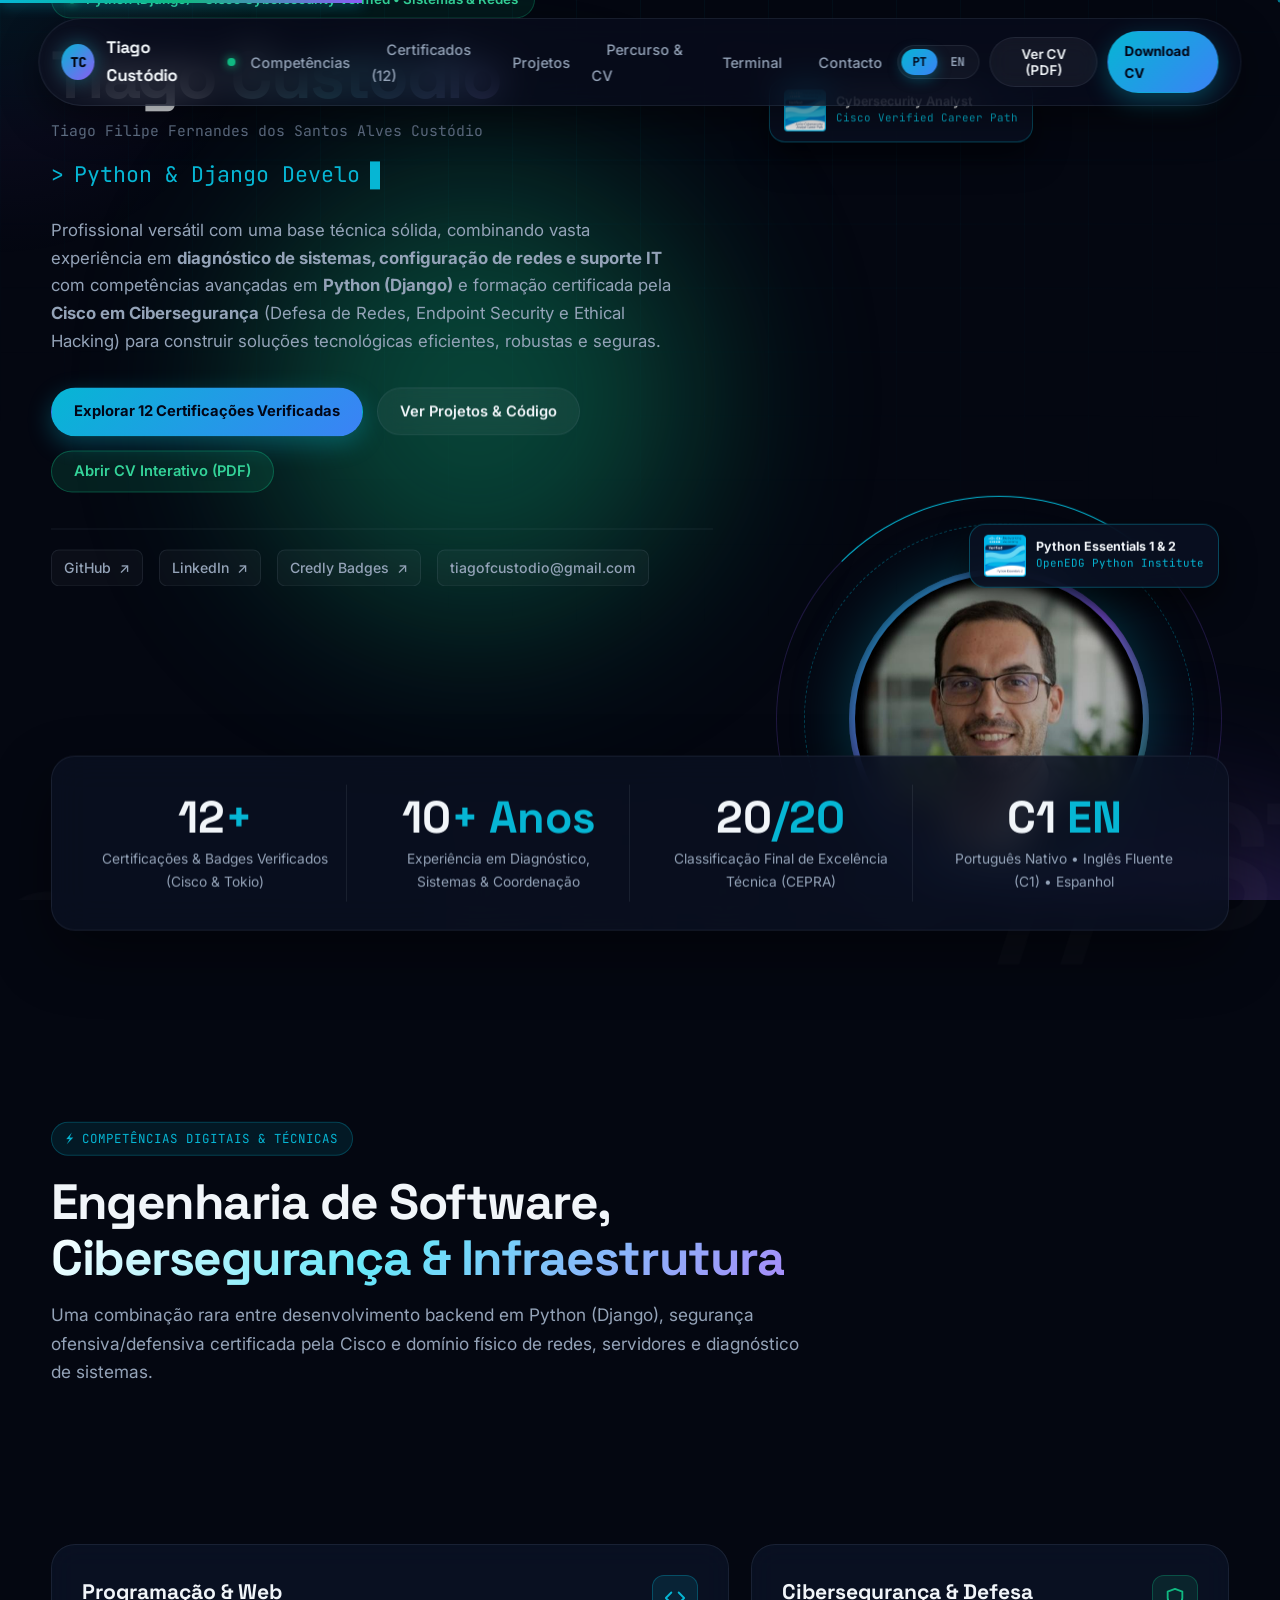
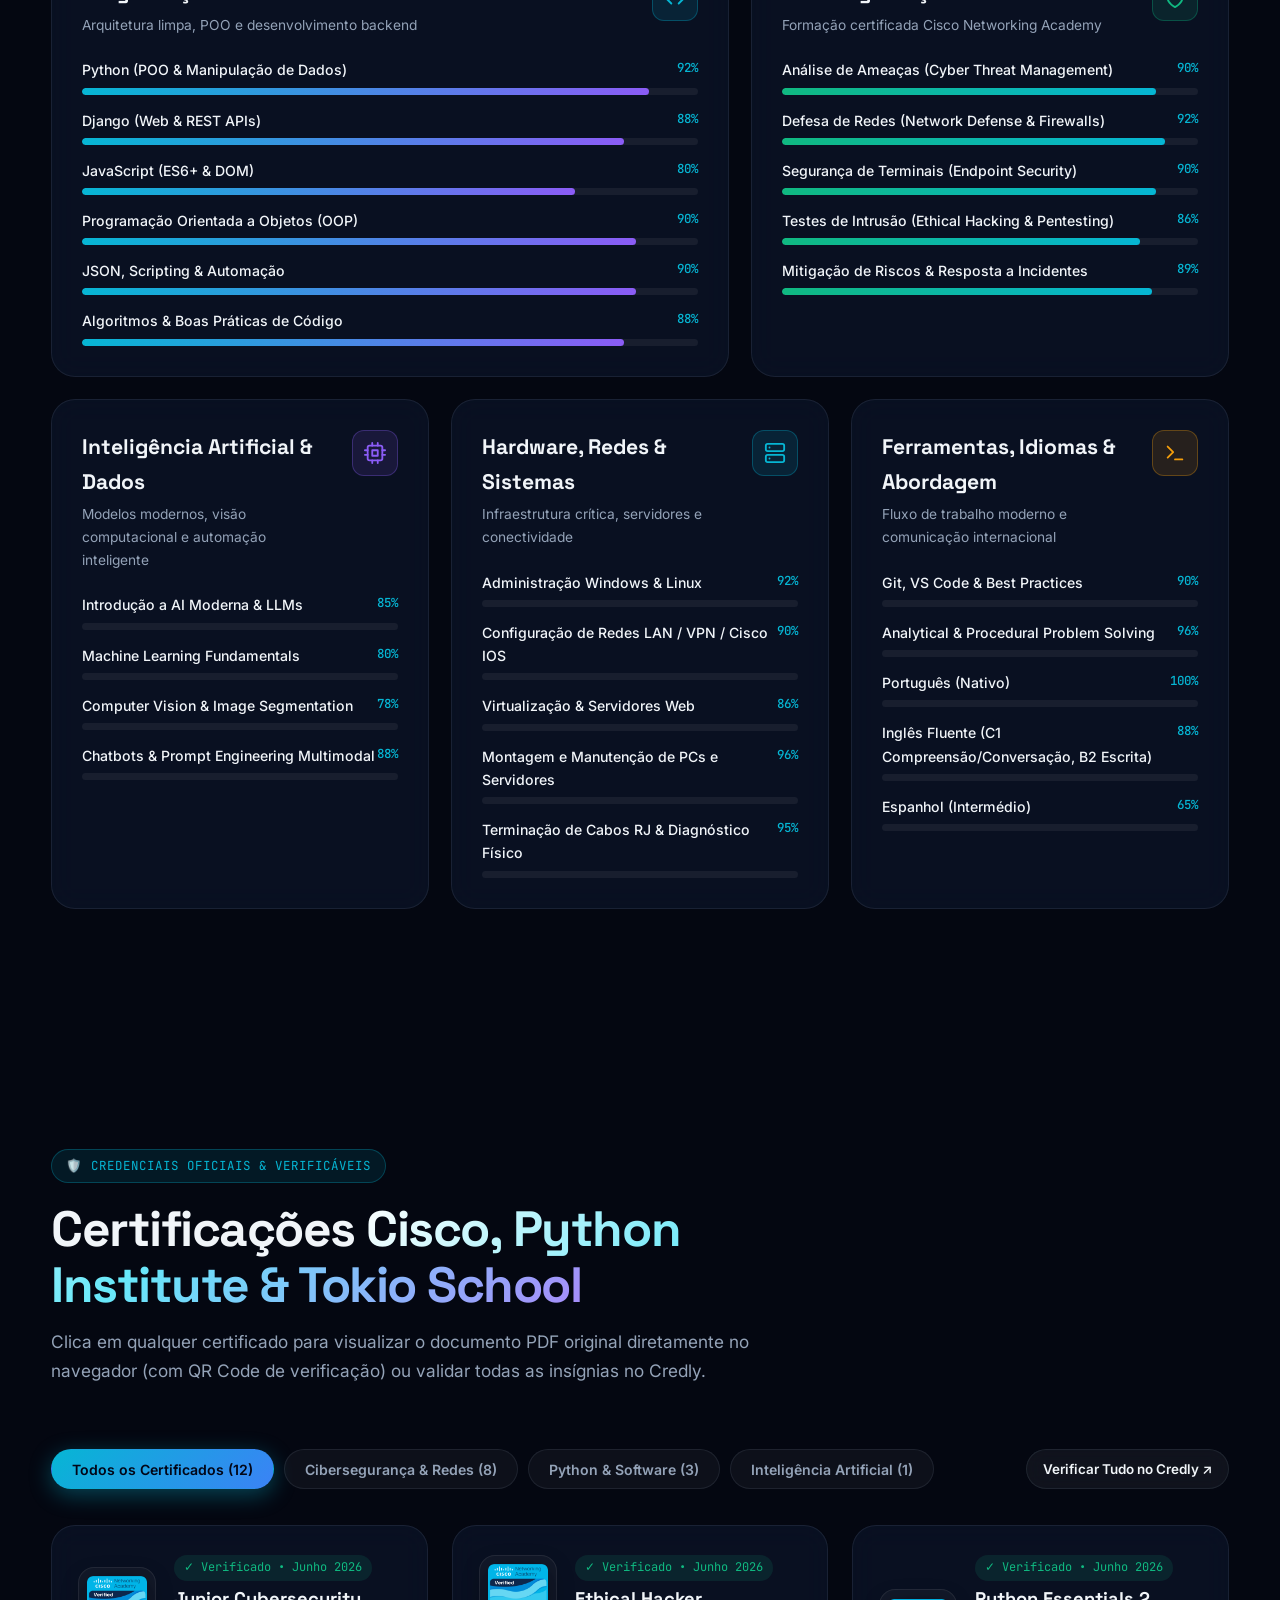
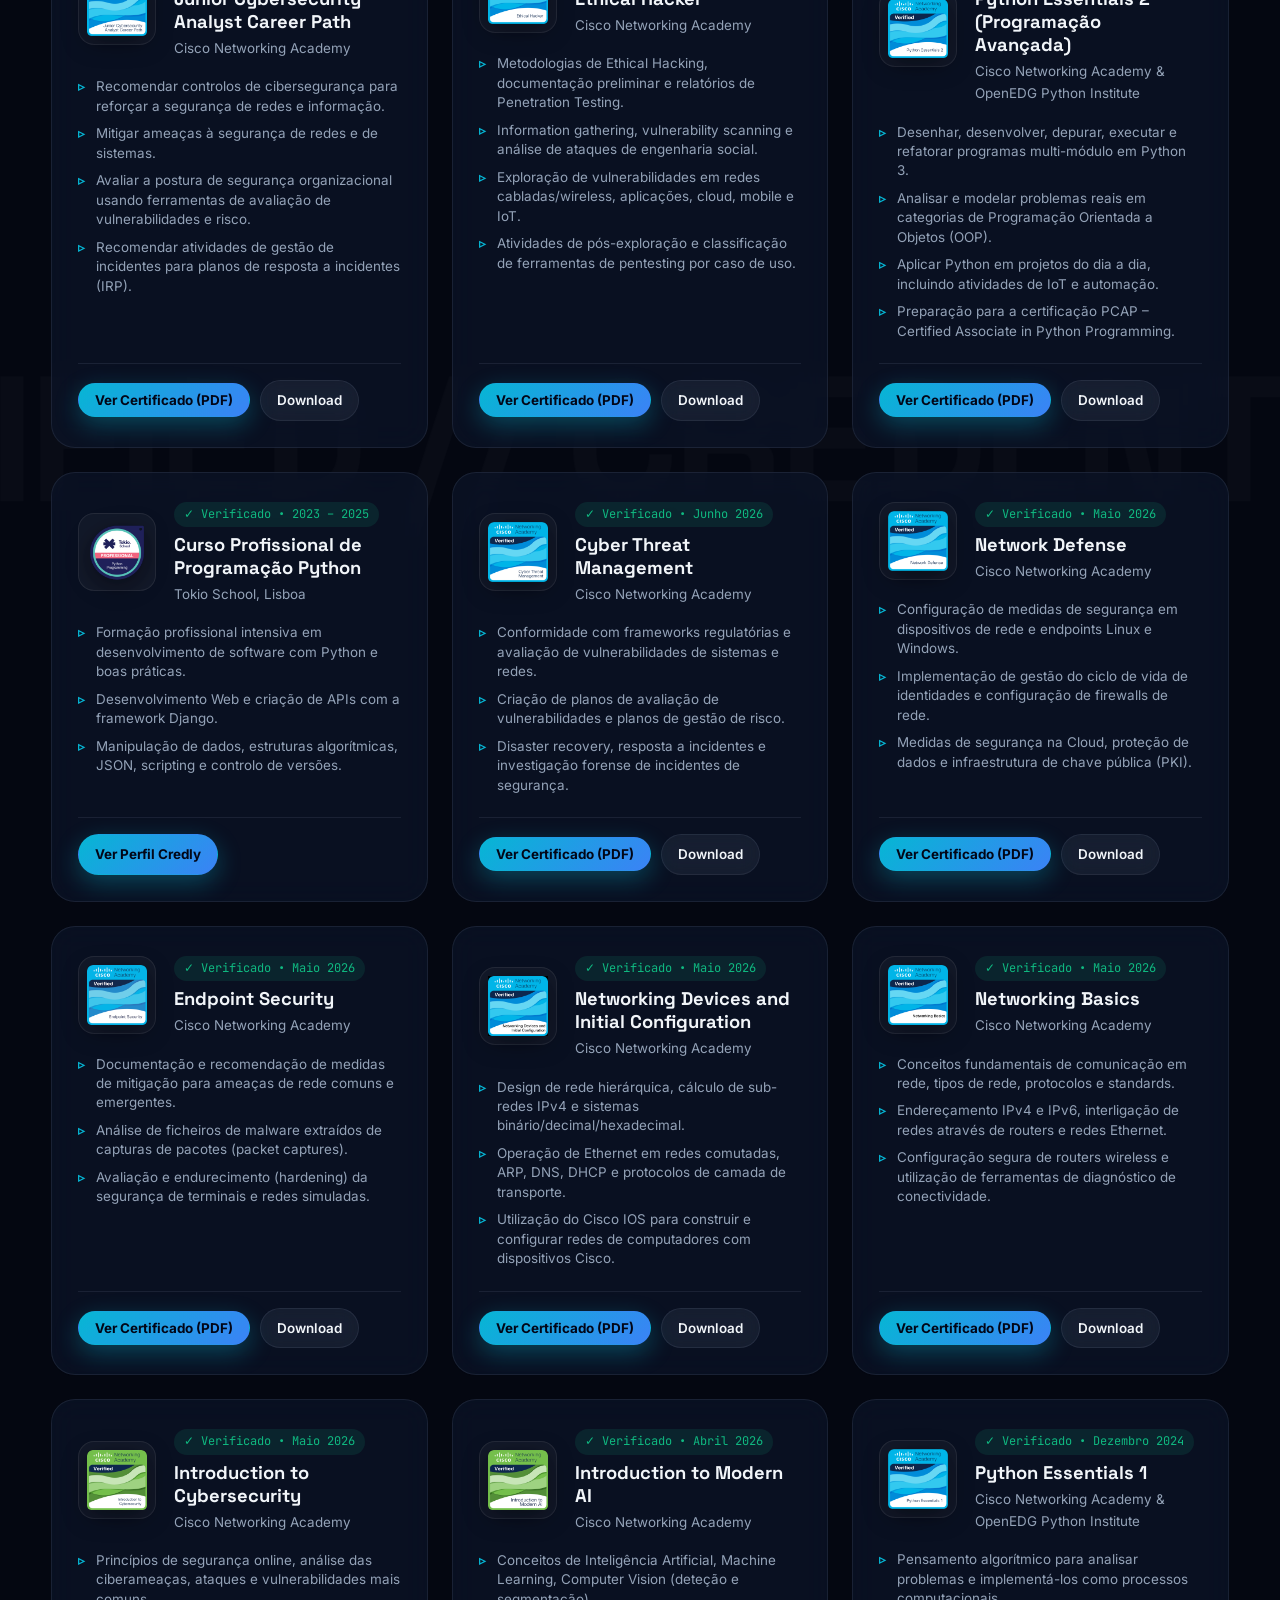
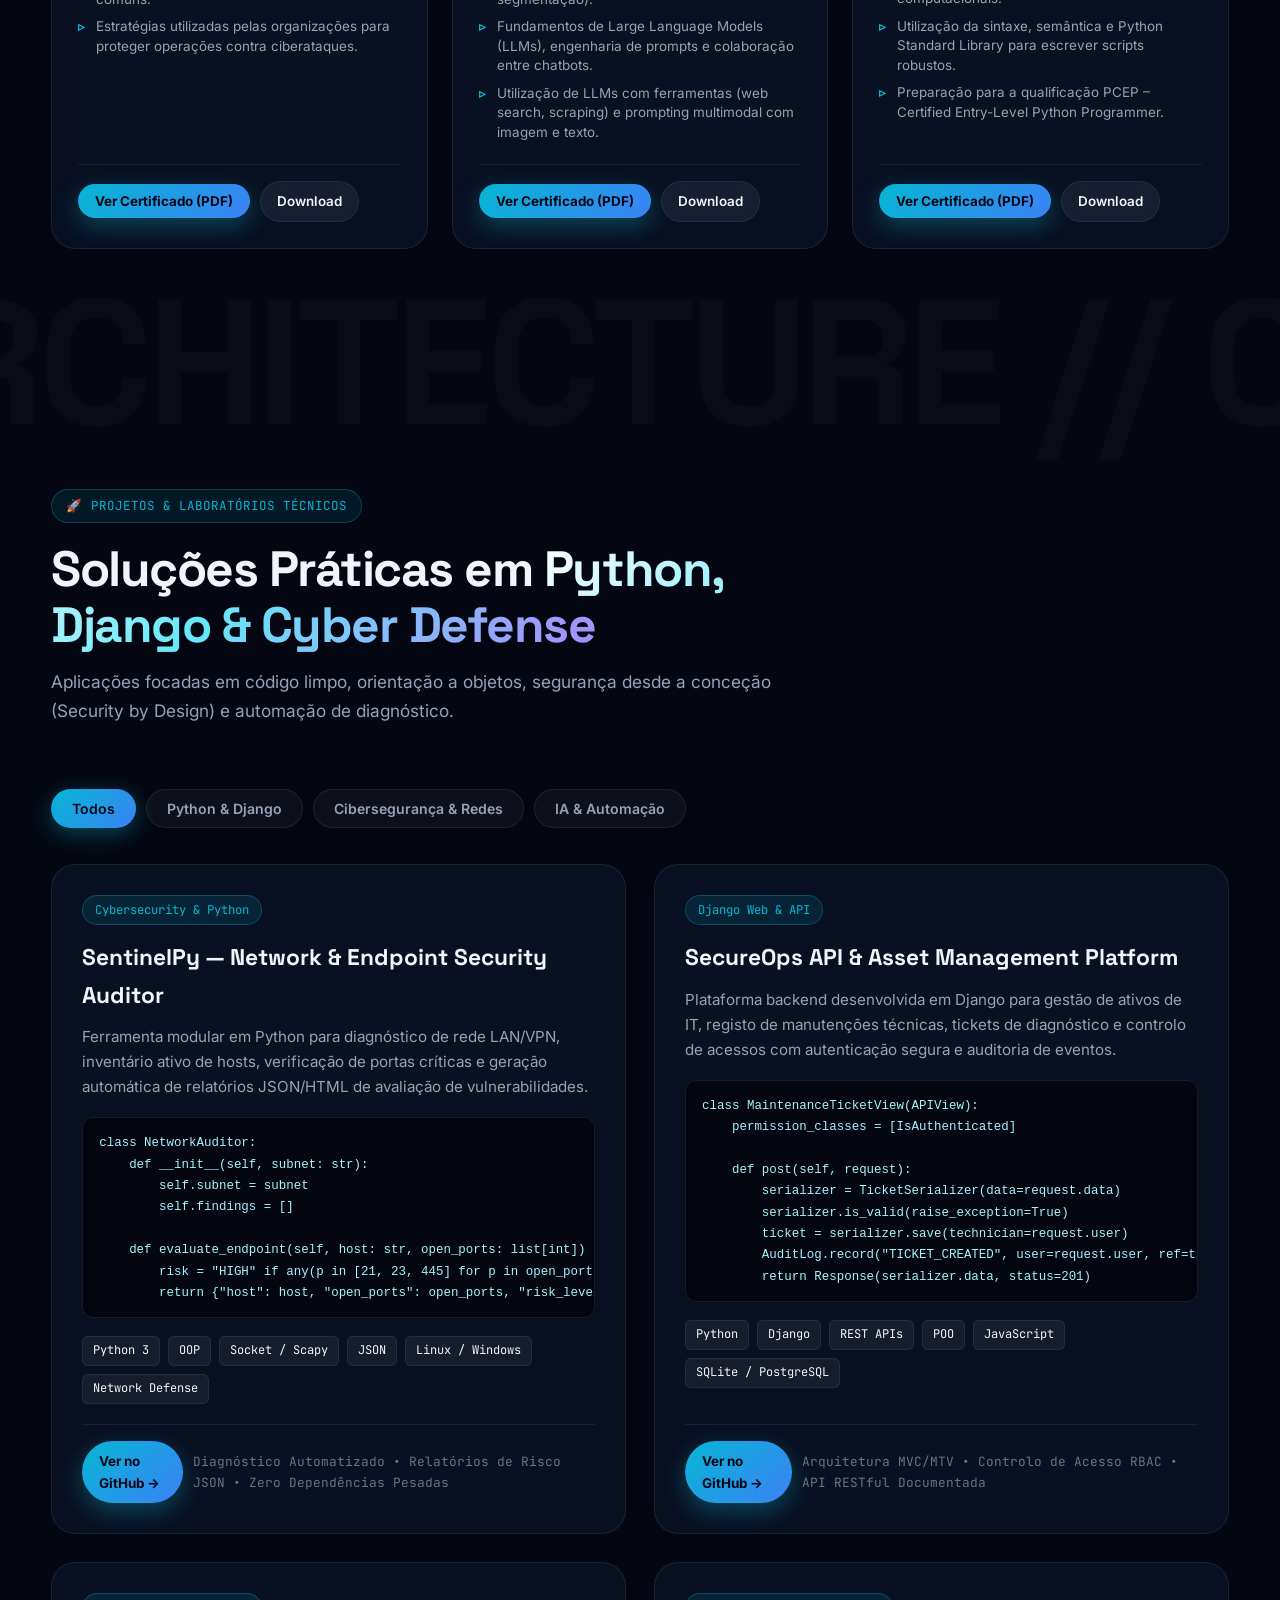
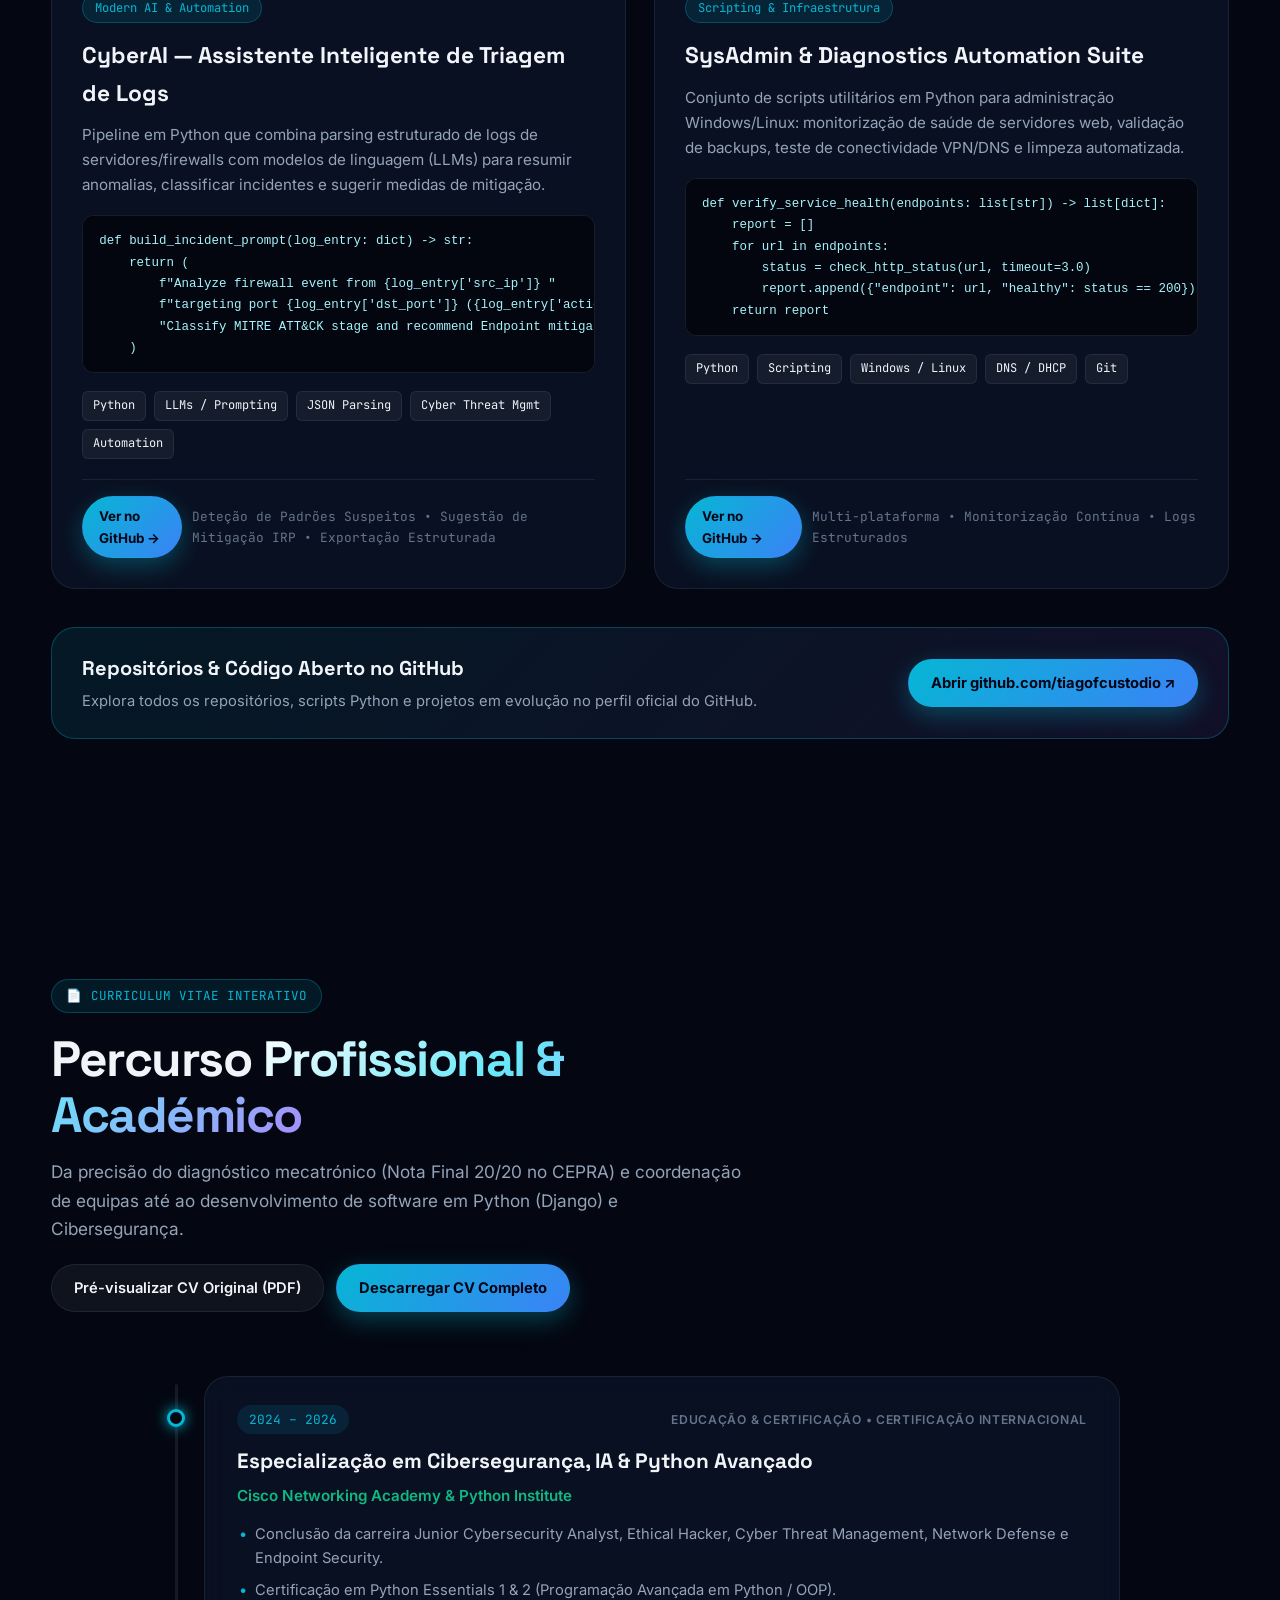
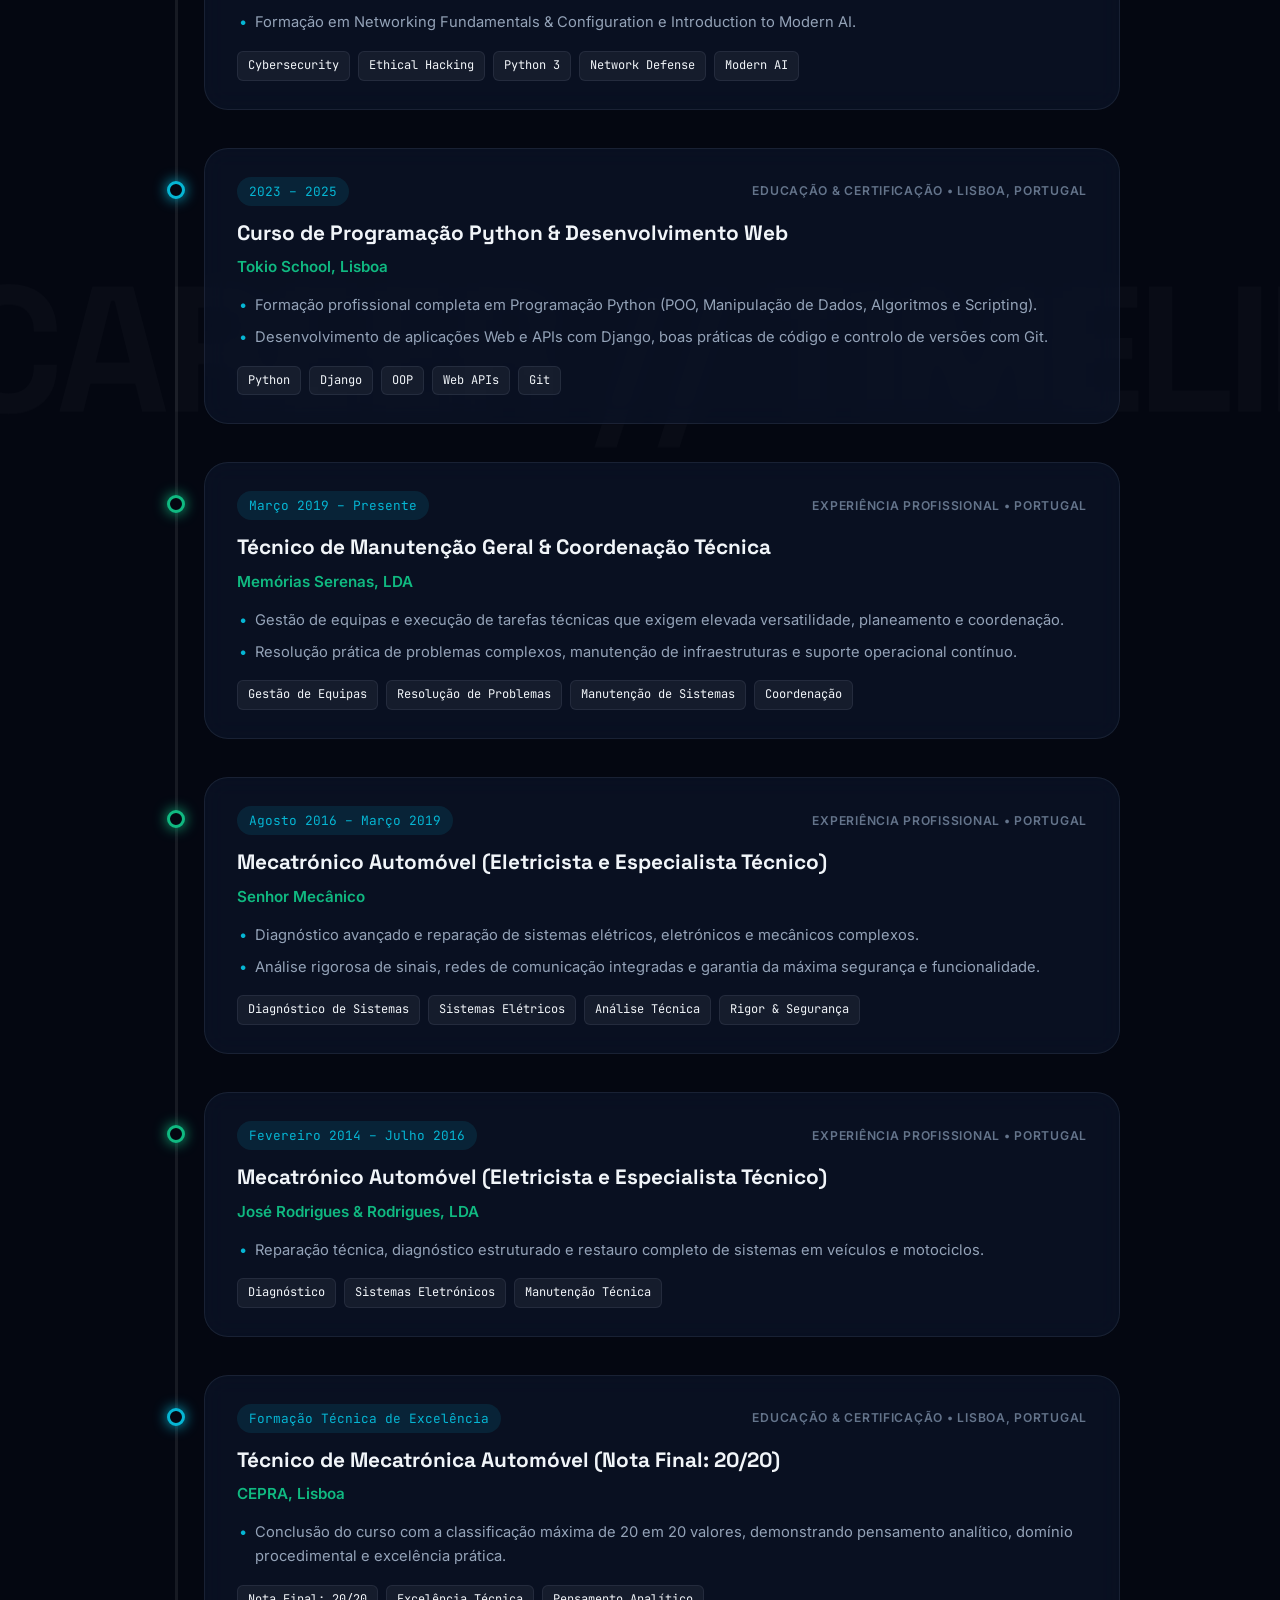
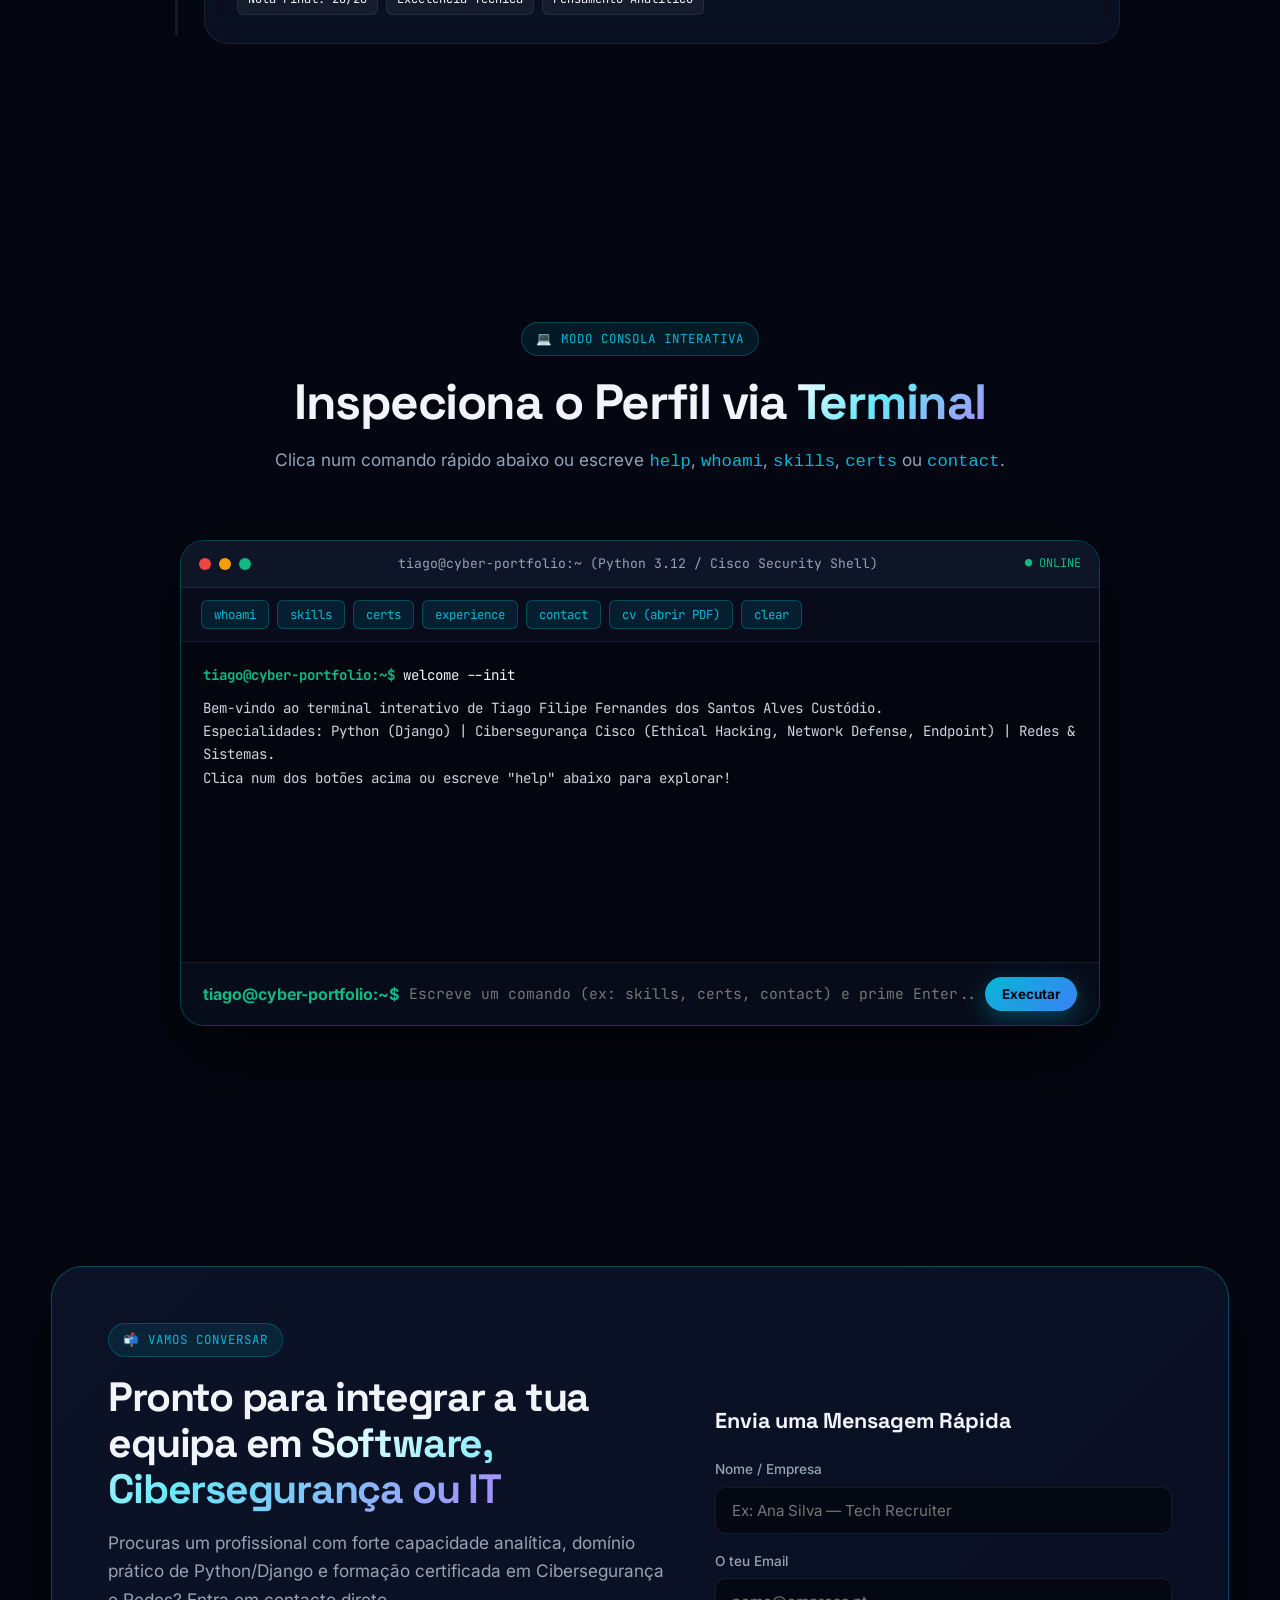
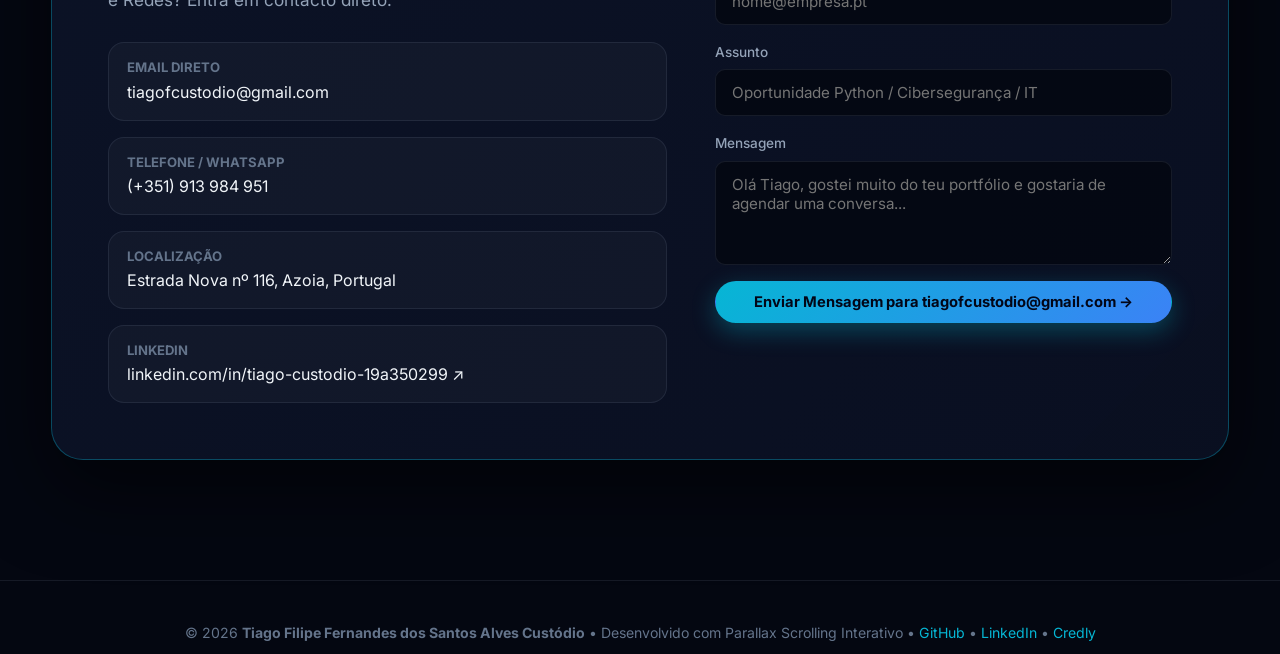
==== commit a99b05e7: "Add README, gitignore and canonical tiagofcustodio.dev metadata" ====
--- a/index.html
+++ b/index.html
@@ -5,6 +5,14 @@
   <meta name="viewport" content="width=device-width, initial-scale=1.0" />
   <title>Tiago Custódio | Python (Django) Developer &amp; Cybersecurity Specialist</title>
   <meta name="description" content="Portfólio interativo de Tiago Filipe Fernandes dos Santos Alves Custódio — Desenvolvimento Python (Django), Cibersegurança Certificada pela Cisco (Ethical Hacking, Network Defense, Endpoint Security) e Administração de Sistemas." />
+  <link rel="canonical" href="https://tiagofcustodio.dev/" />
+  <link rel="alternate" hreflang="pt-PT" href="https://tiagofcustodio.dev/" />
+  <link rel="alternate" hreflang="en" href="https://tiagofcustodio.dev/en.html" />
+  <meta property="og:title" content="Tiago Custódio | Python (Django) &amp; Cybersecurity Specialist" />
+  <meta property="og:description" content="Portfólio interativo com CV, 12 Certificações Verificadas Cisco/Tokio School e Projetos em Python, Django e Cibersegurança." />
+  <meta property="og:url" content="https://tiagofcustodio.dev/" />
+  <meta property="og:type" content="website" />
+  <meta property="og:image" content="https://tiagofcustodio.dev/assets/images/tiago-profile.jpg" />
 
   <!-- Google Fonts -->
   <link rel="preconnect" href="https://fonts.googleapis.com" />
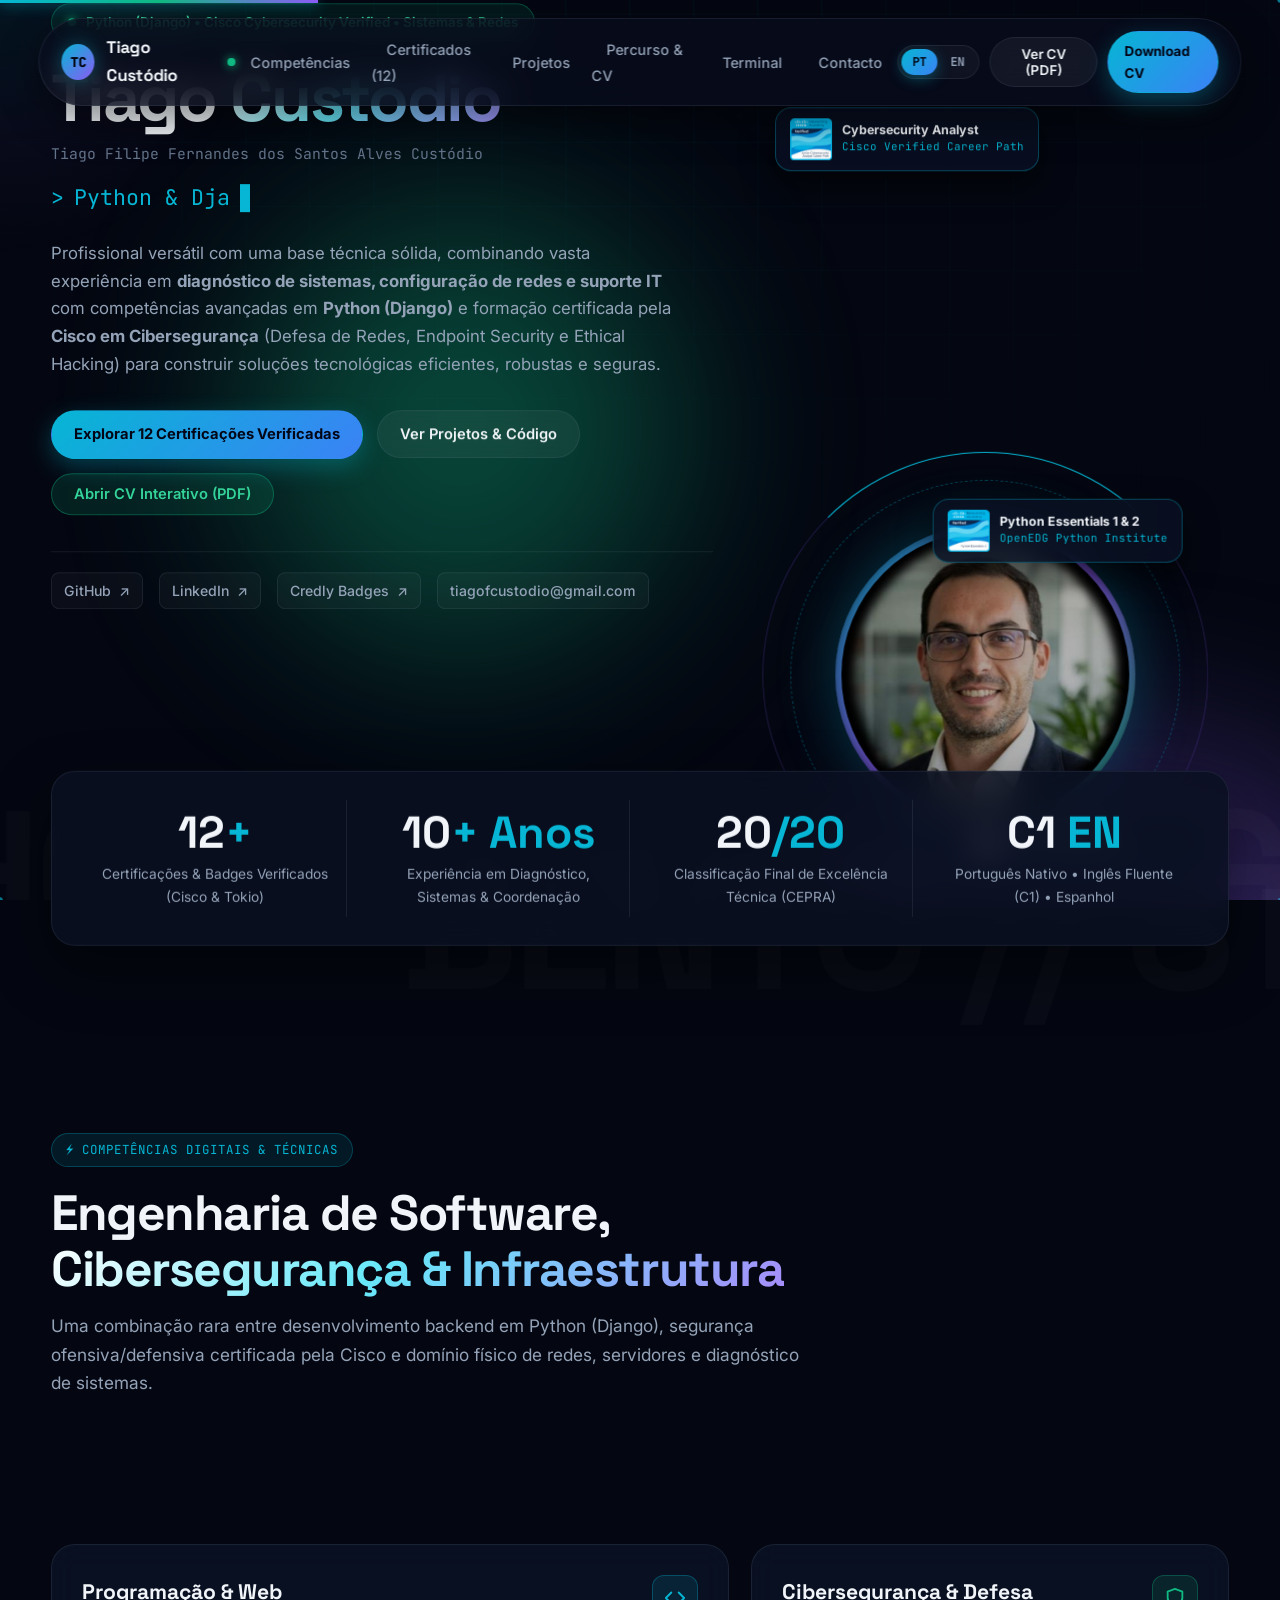
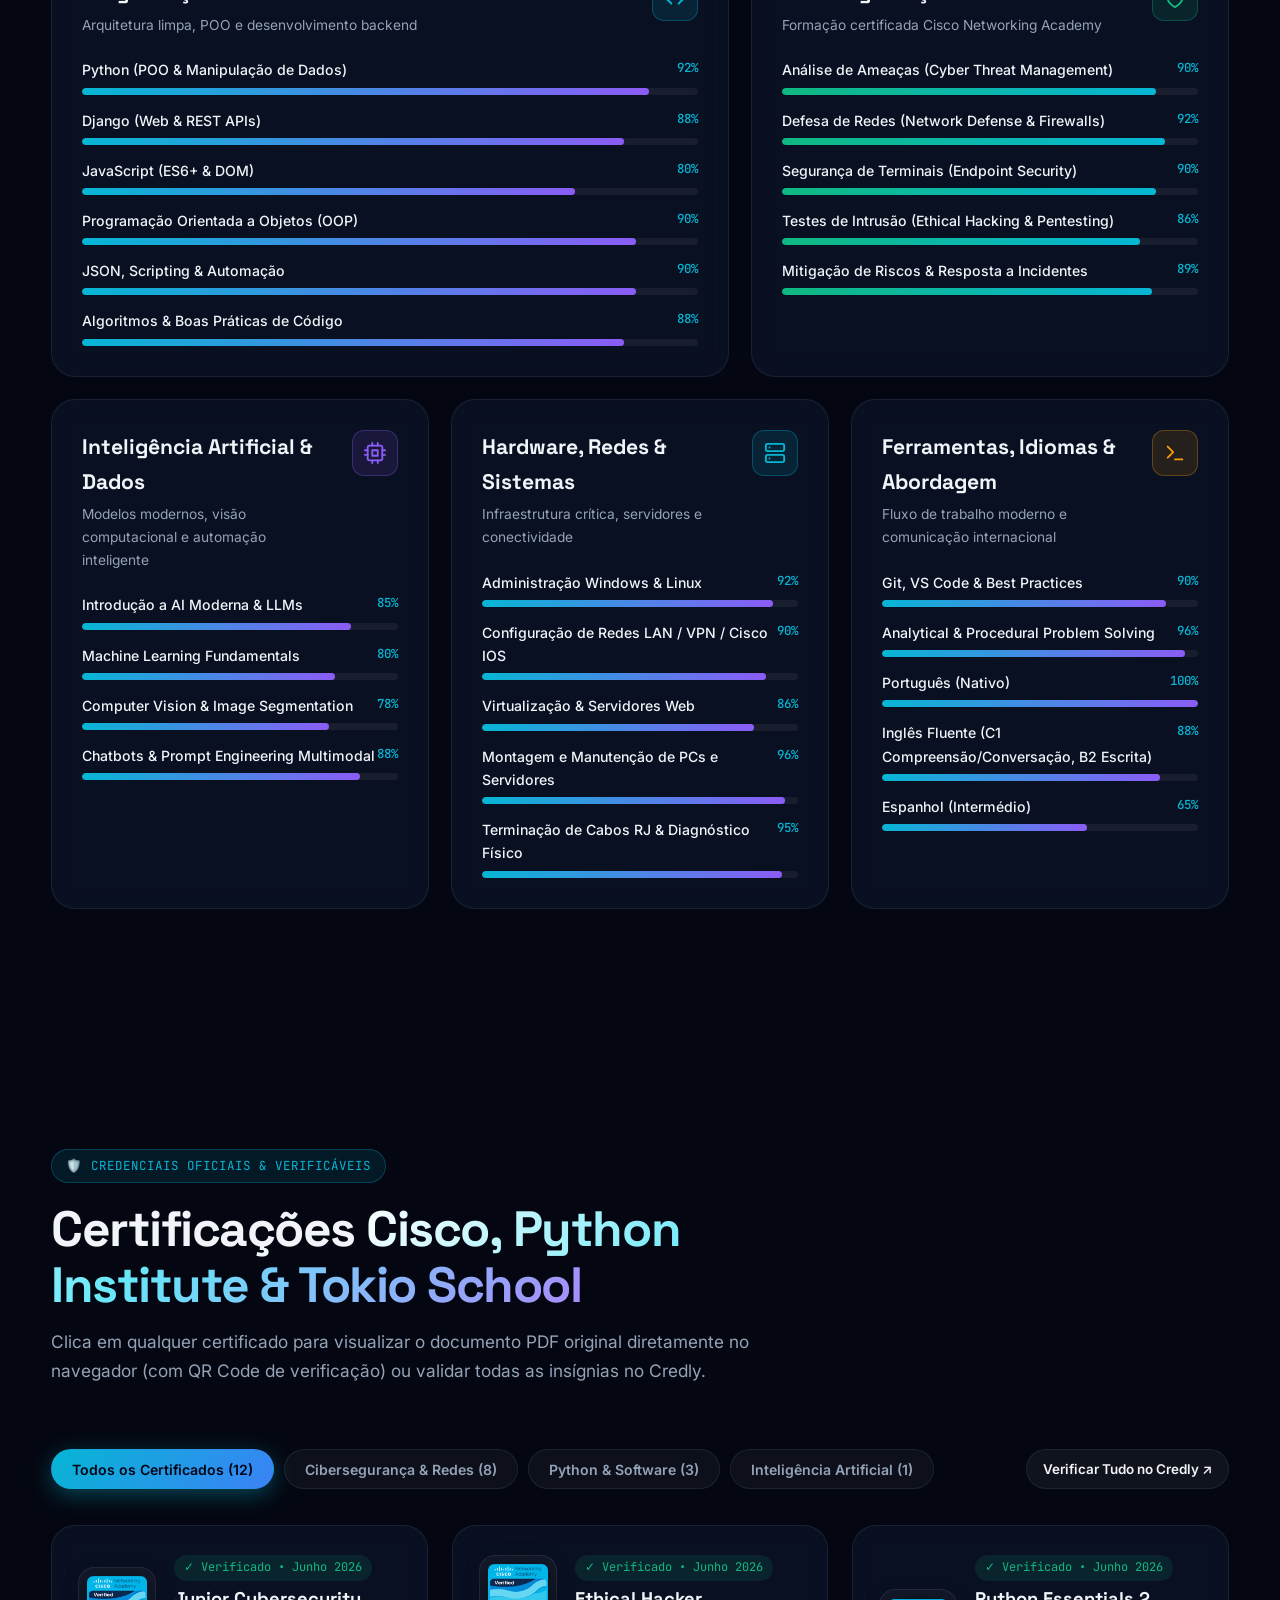
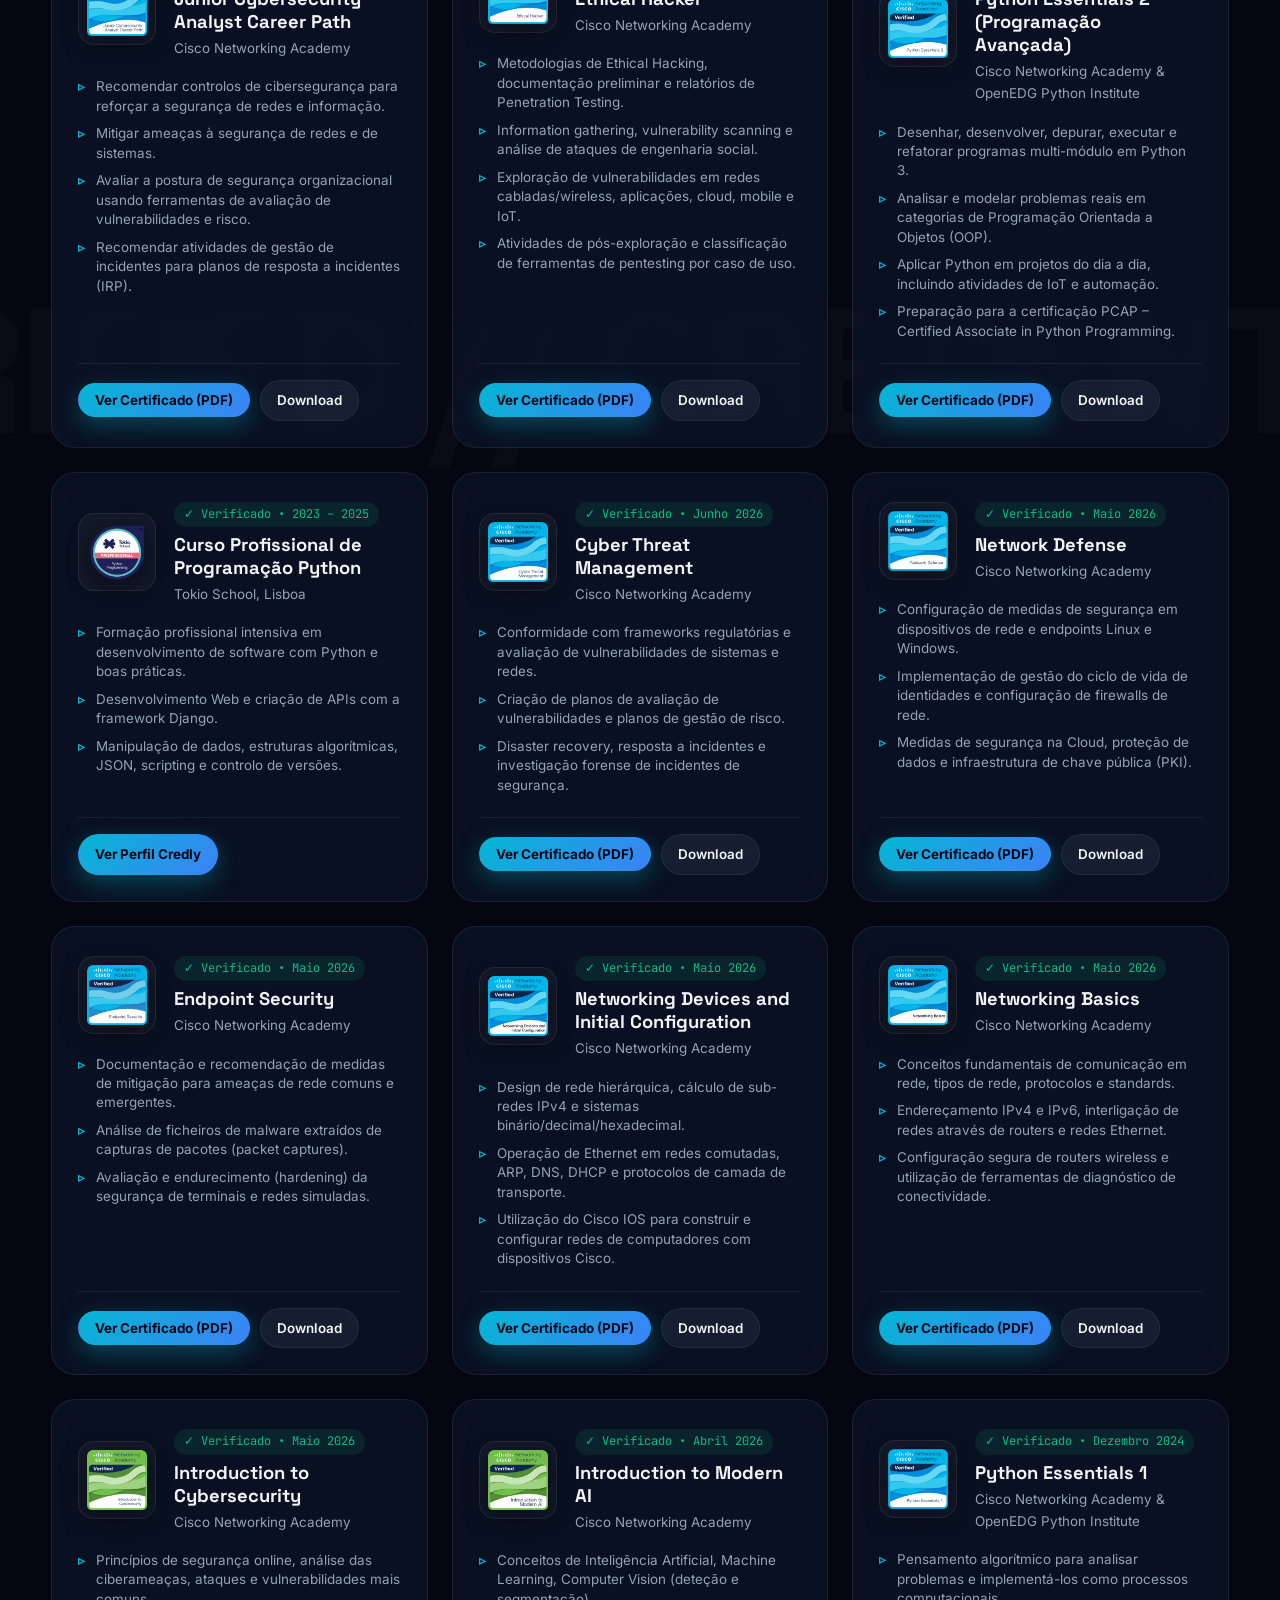
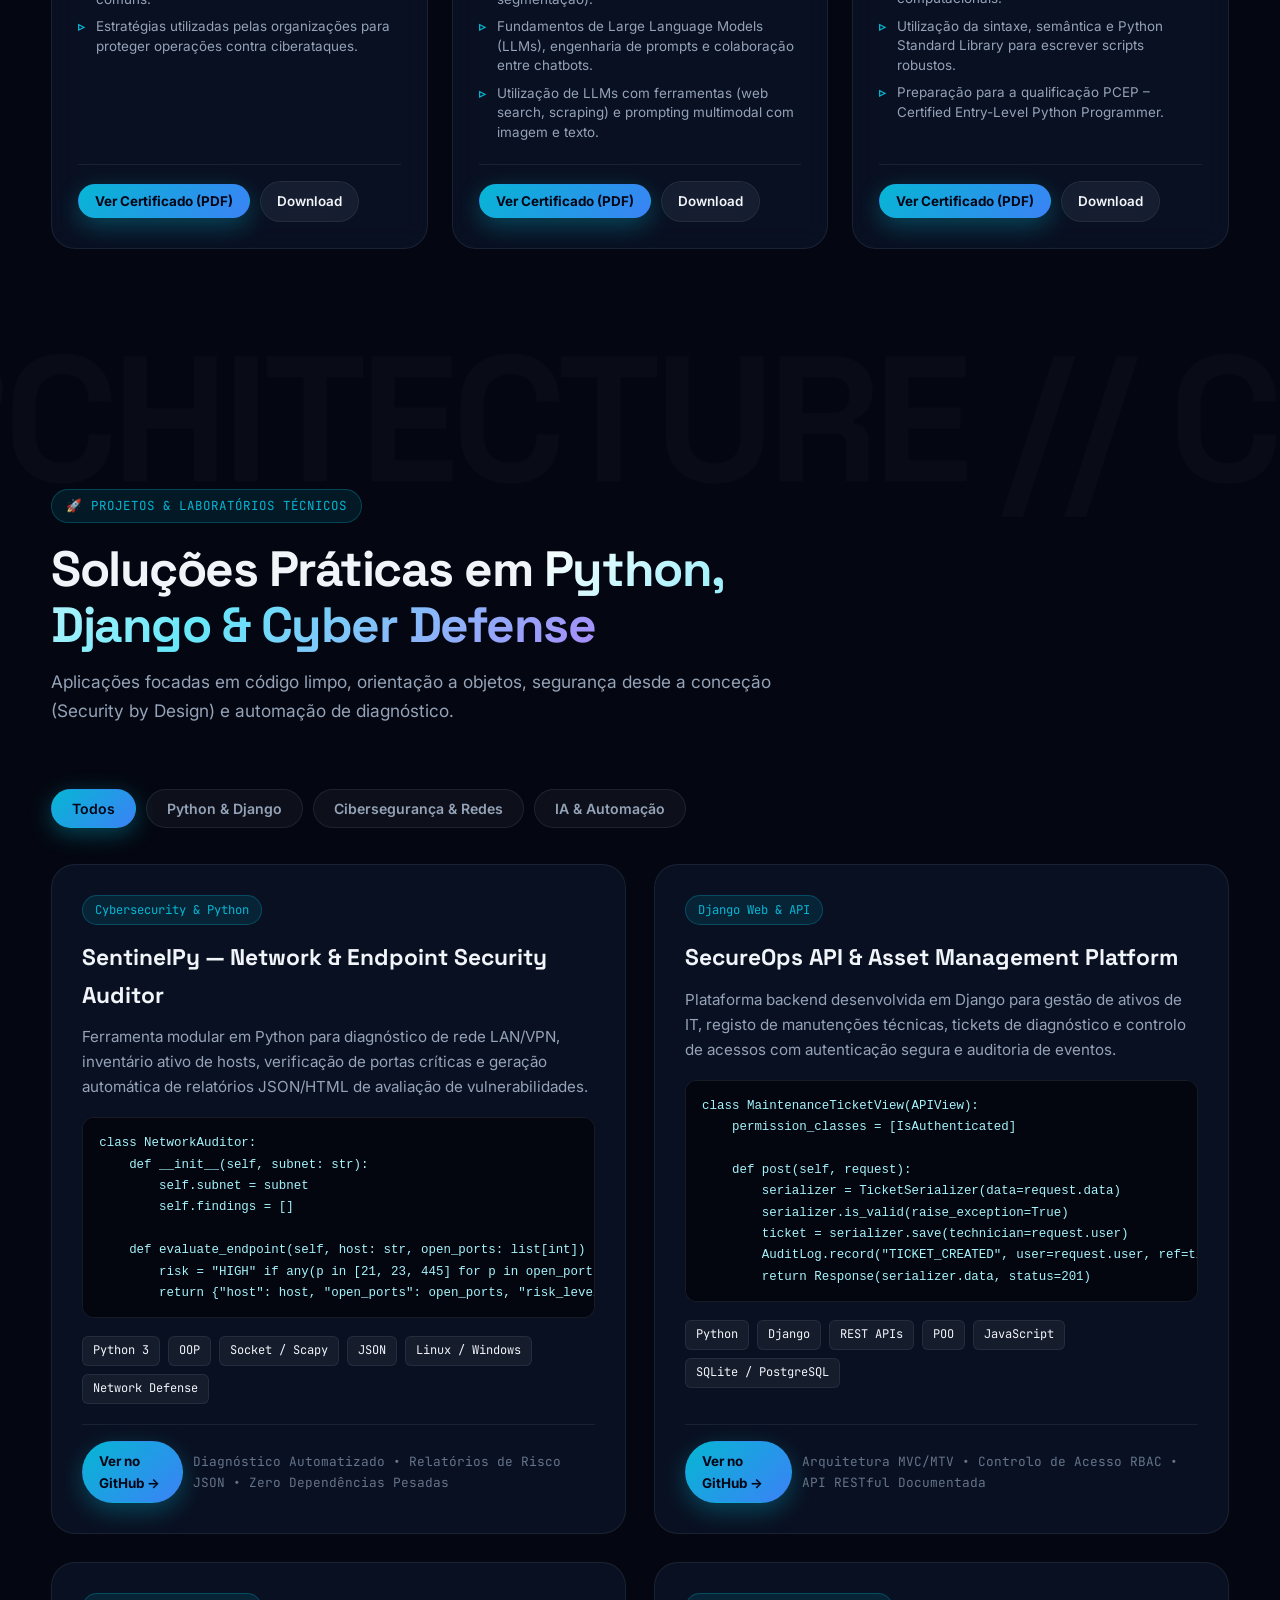
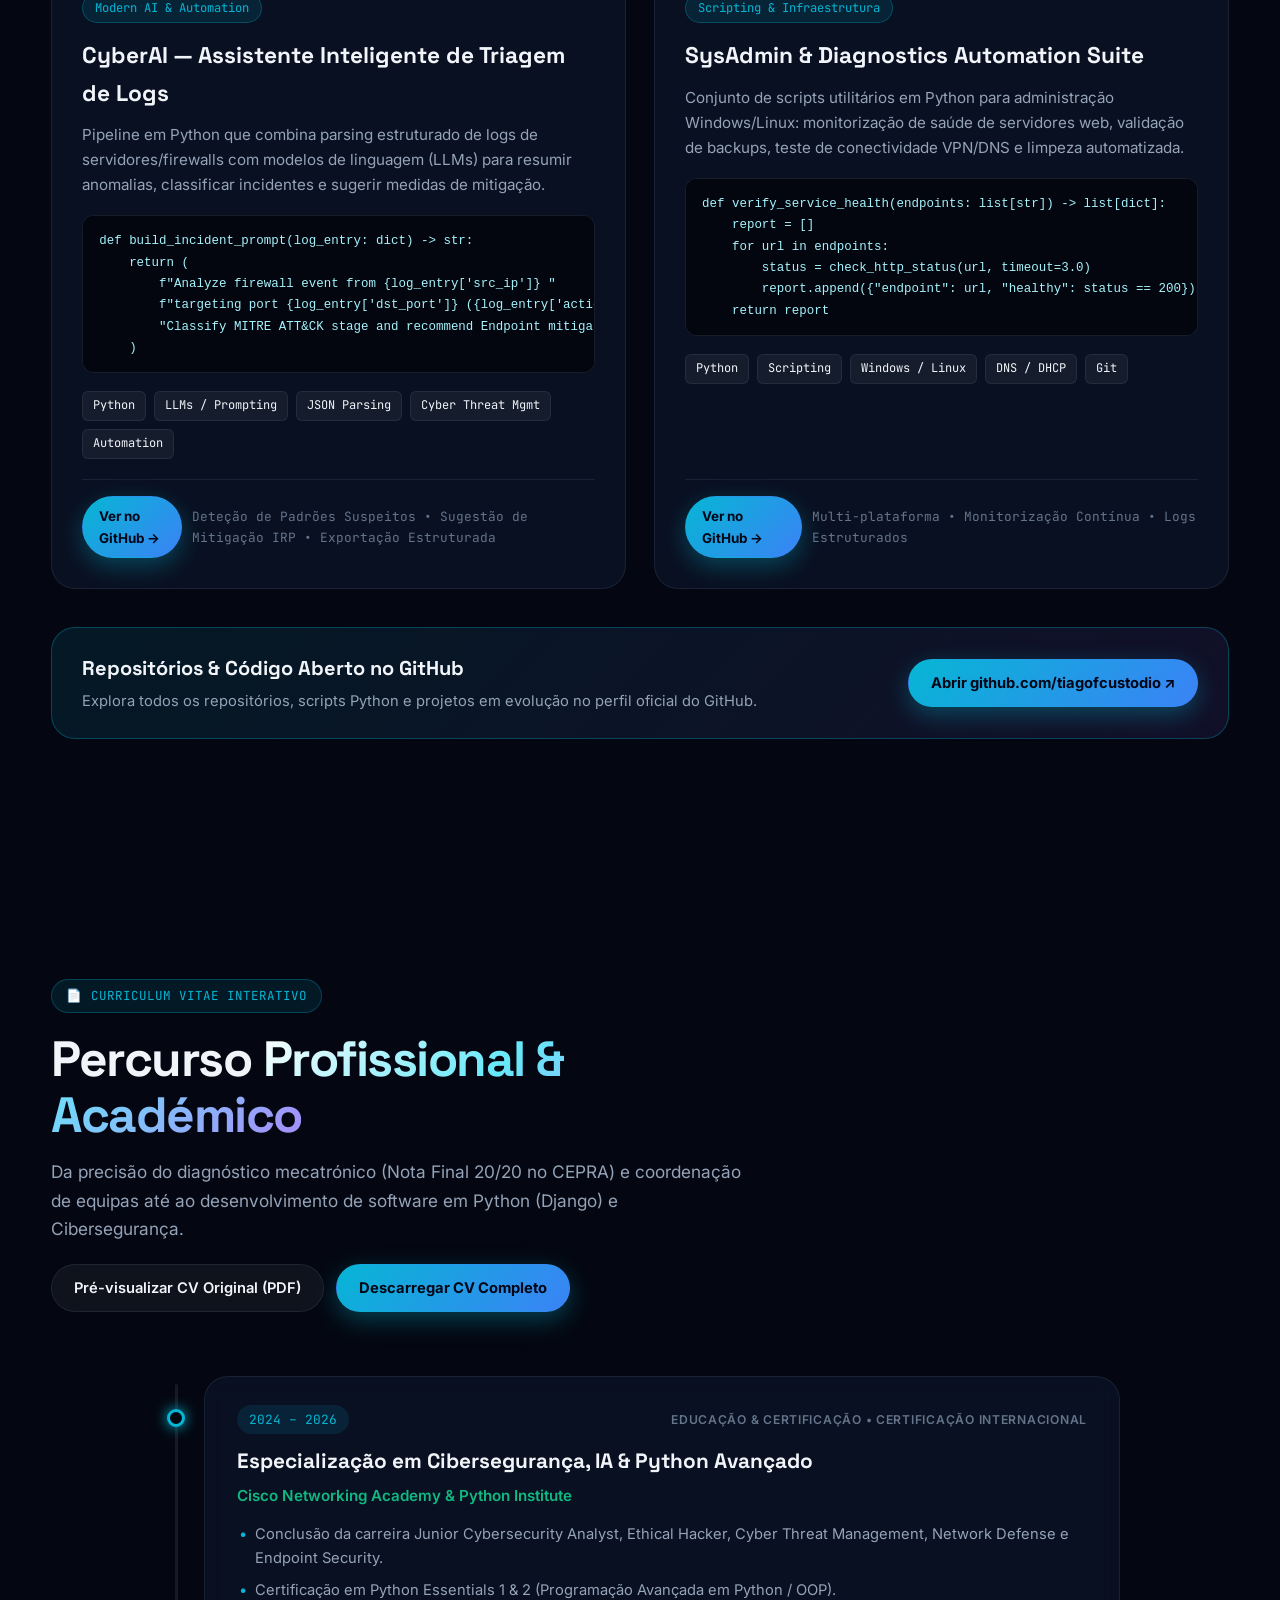
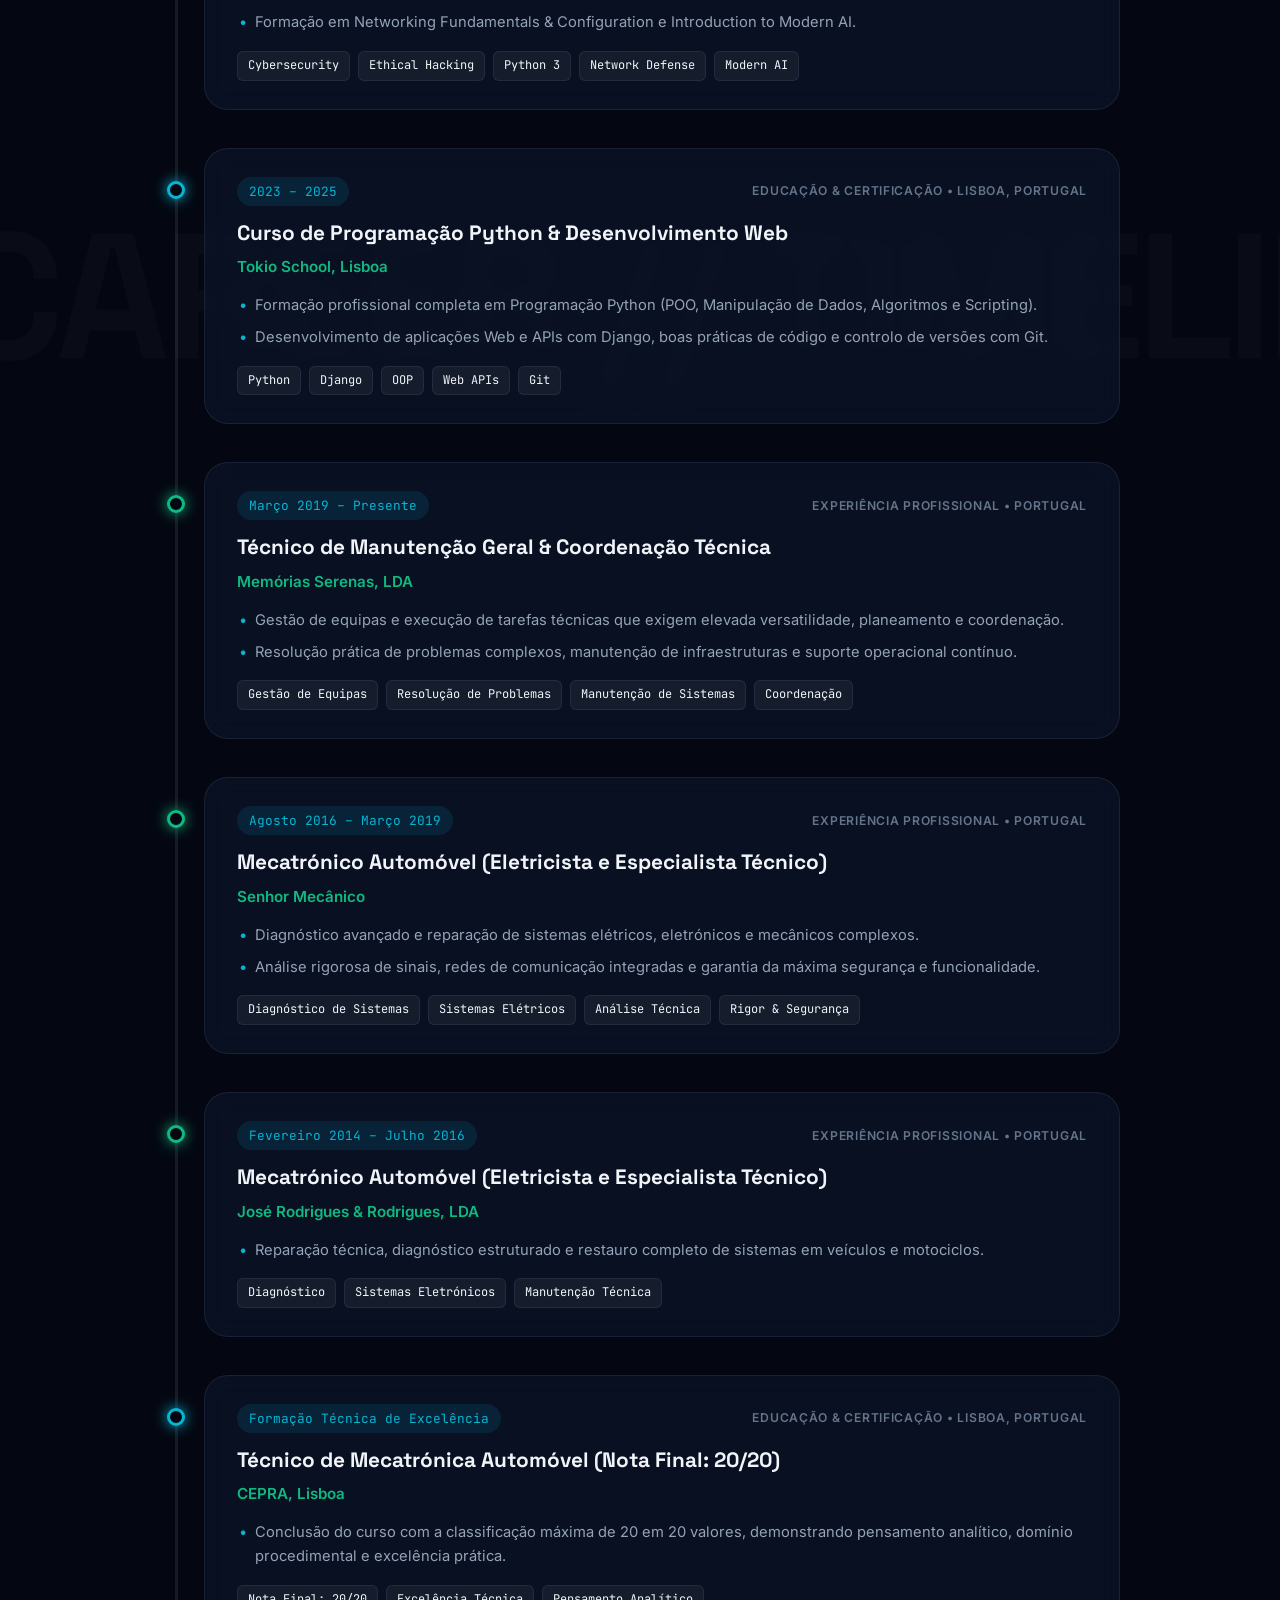
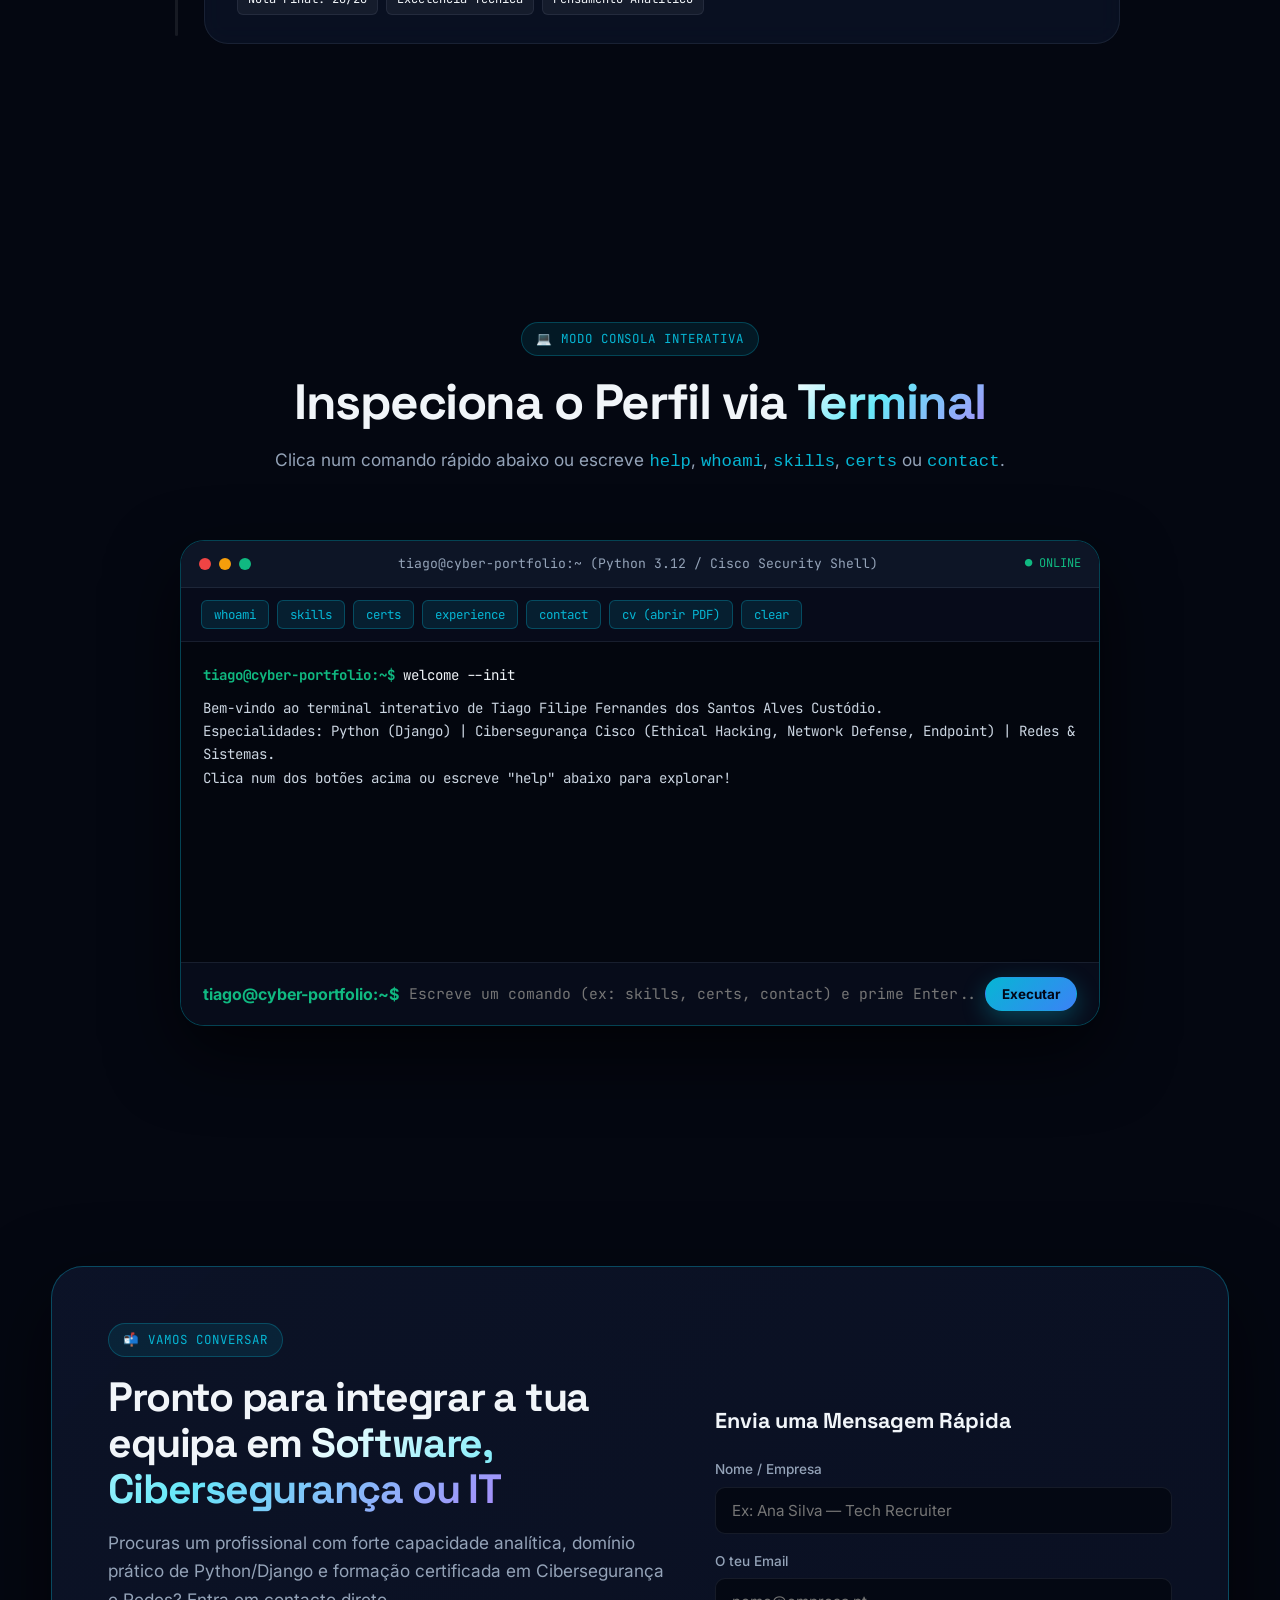
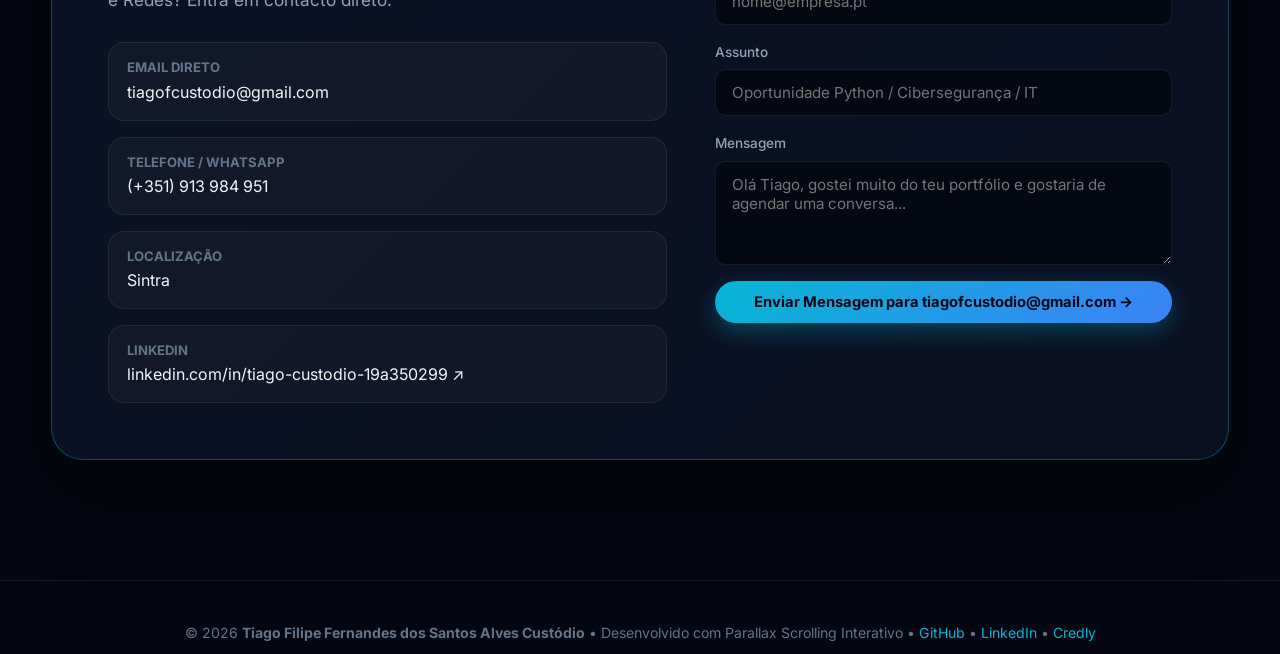
==== commit c5ef1d06: "Update location to Sintra across site and terminal" ====
--- a/index.html
+++ b/index.html
@@ -446,7 +446,7 @@
               <div class="contact-item">
                 <div>
                   <strong style="display:block; font-size:0.82rem; color:var(--text-muted);" data-i18n="contactLocationLabel">LOCALIZAÇÃO</strong>
-                  <span>Estrada Nova nº 116, Azoia, Portugal</span>
+                  <span>Sintra</span>
                 </div>
               </div>
 
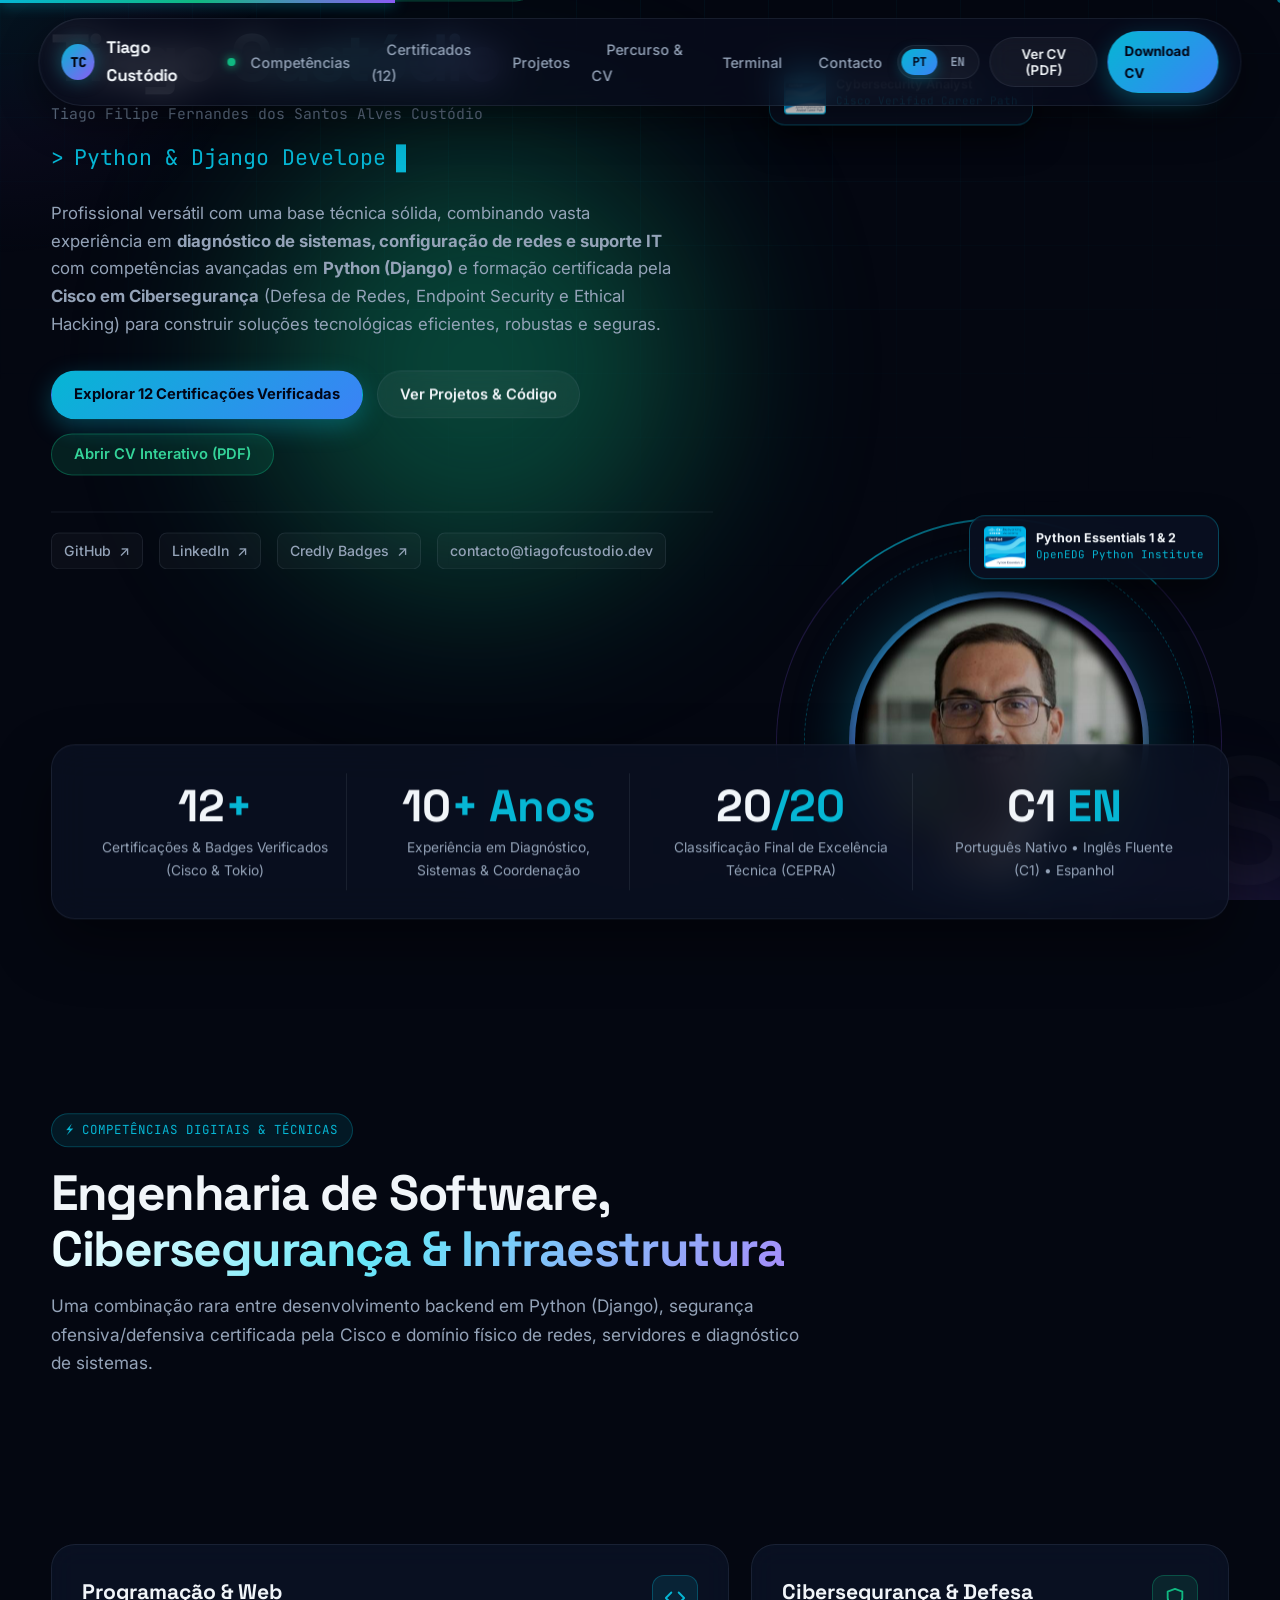
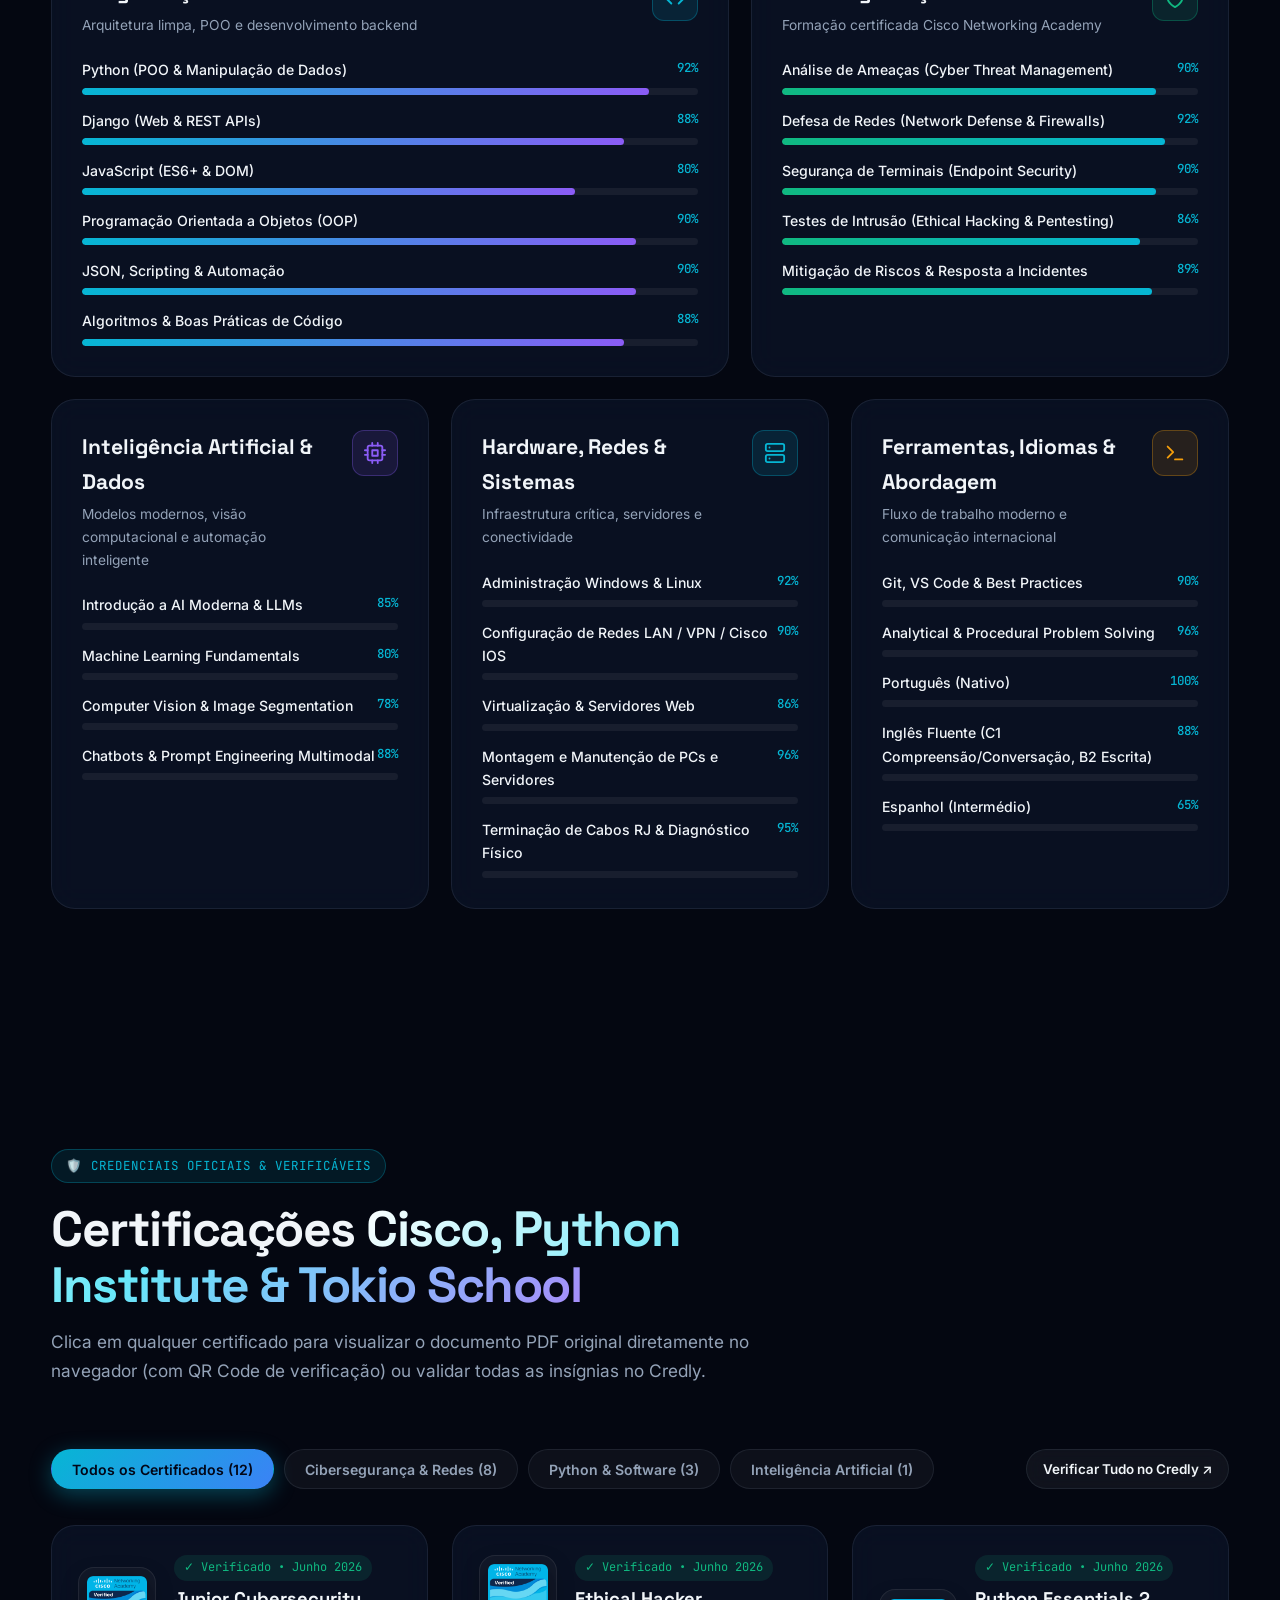
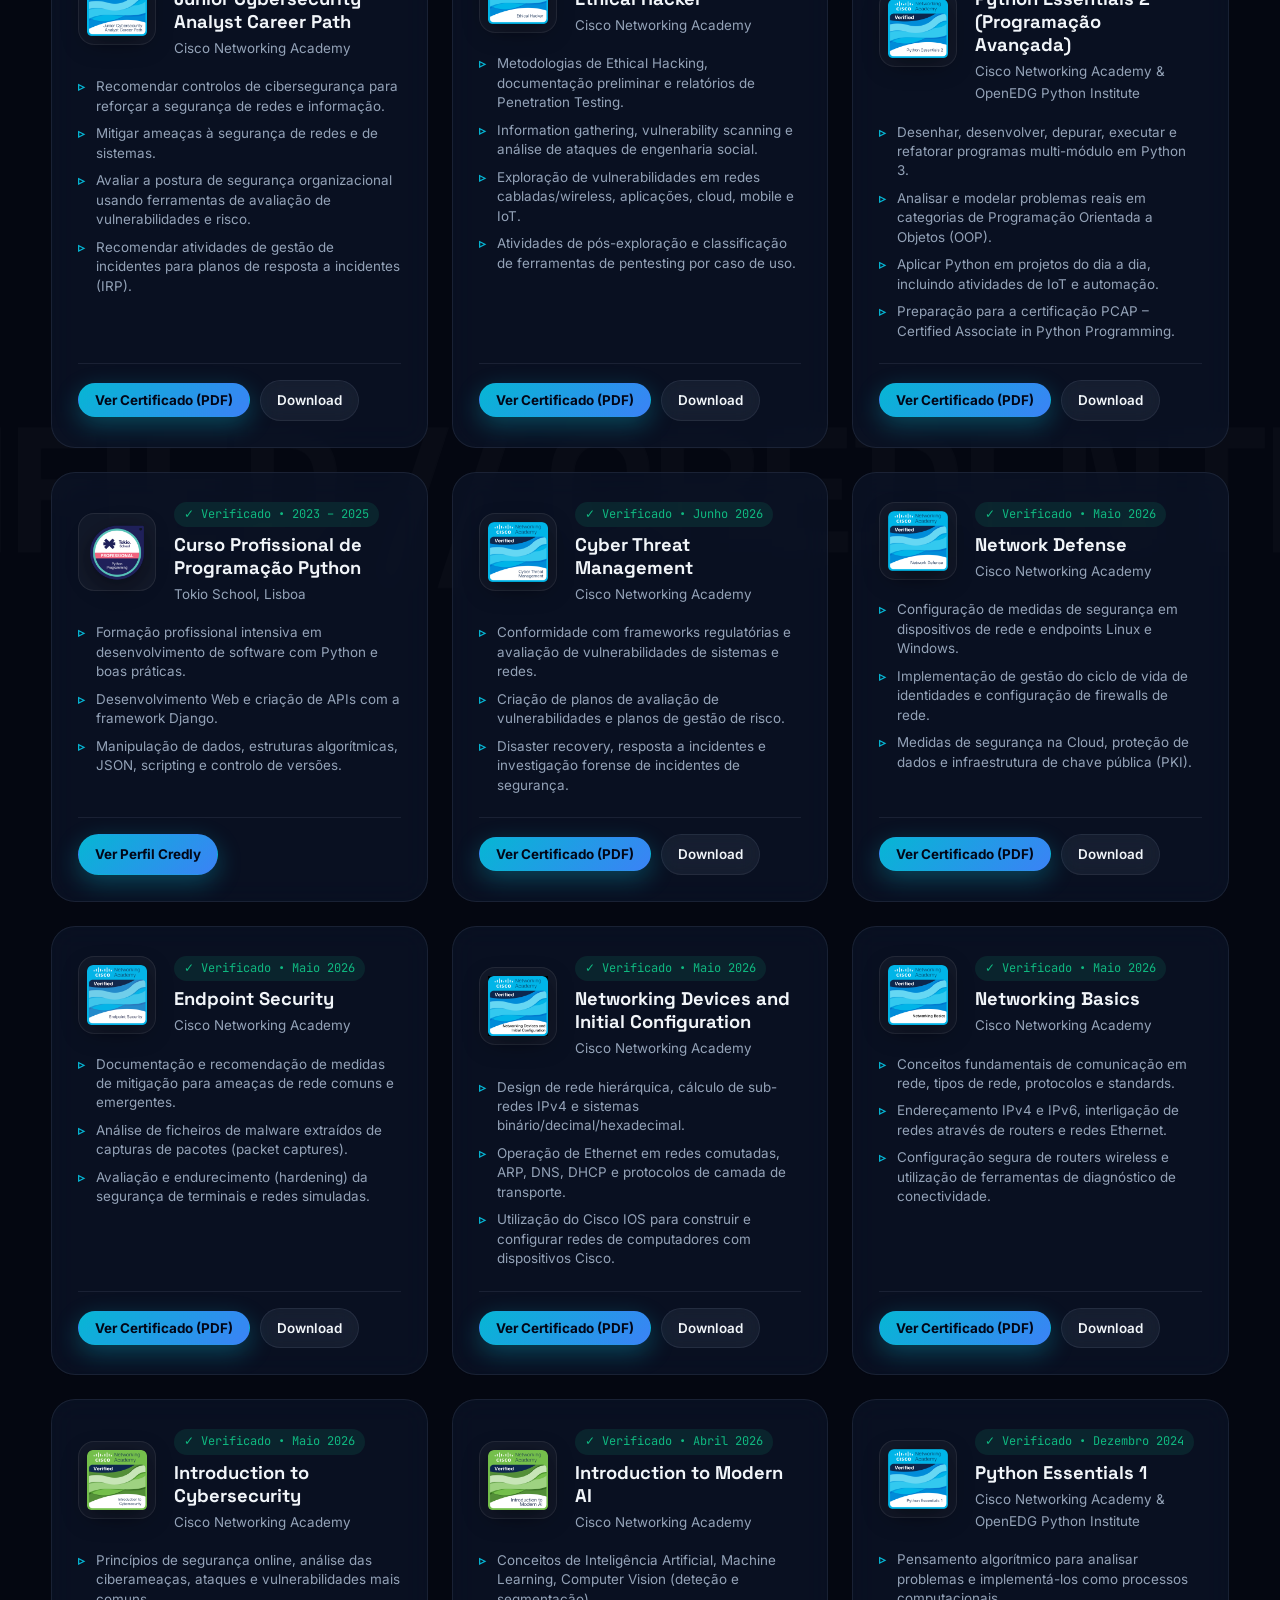
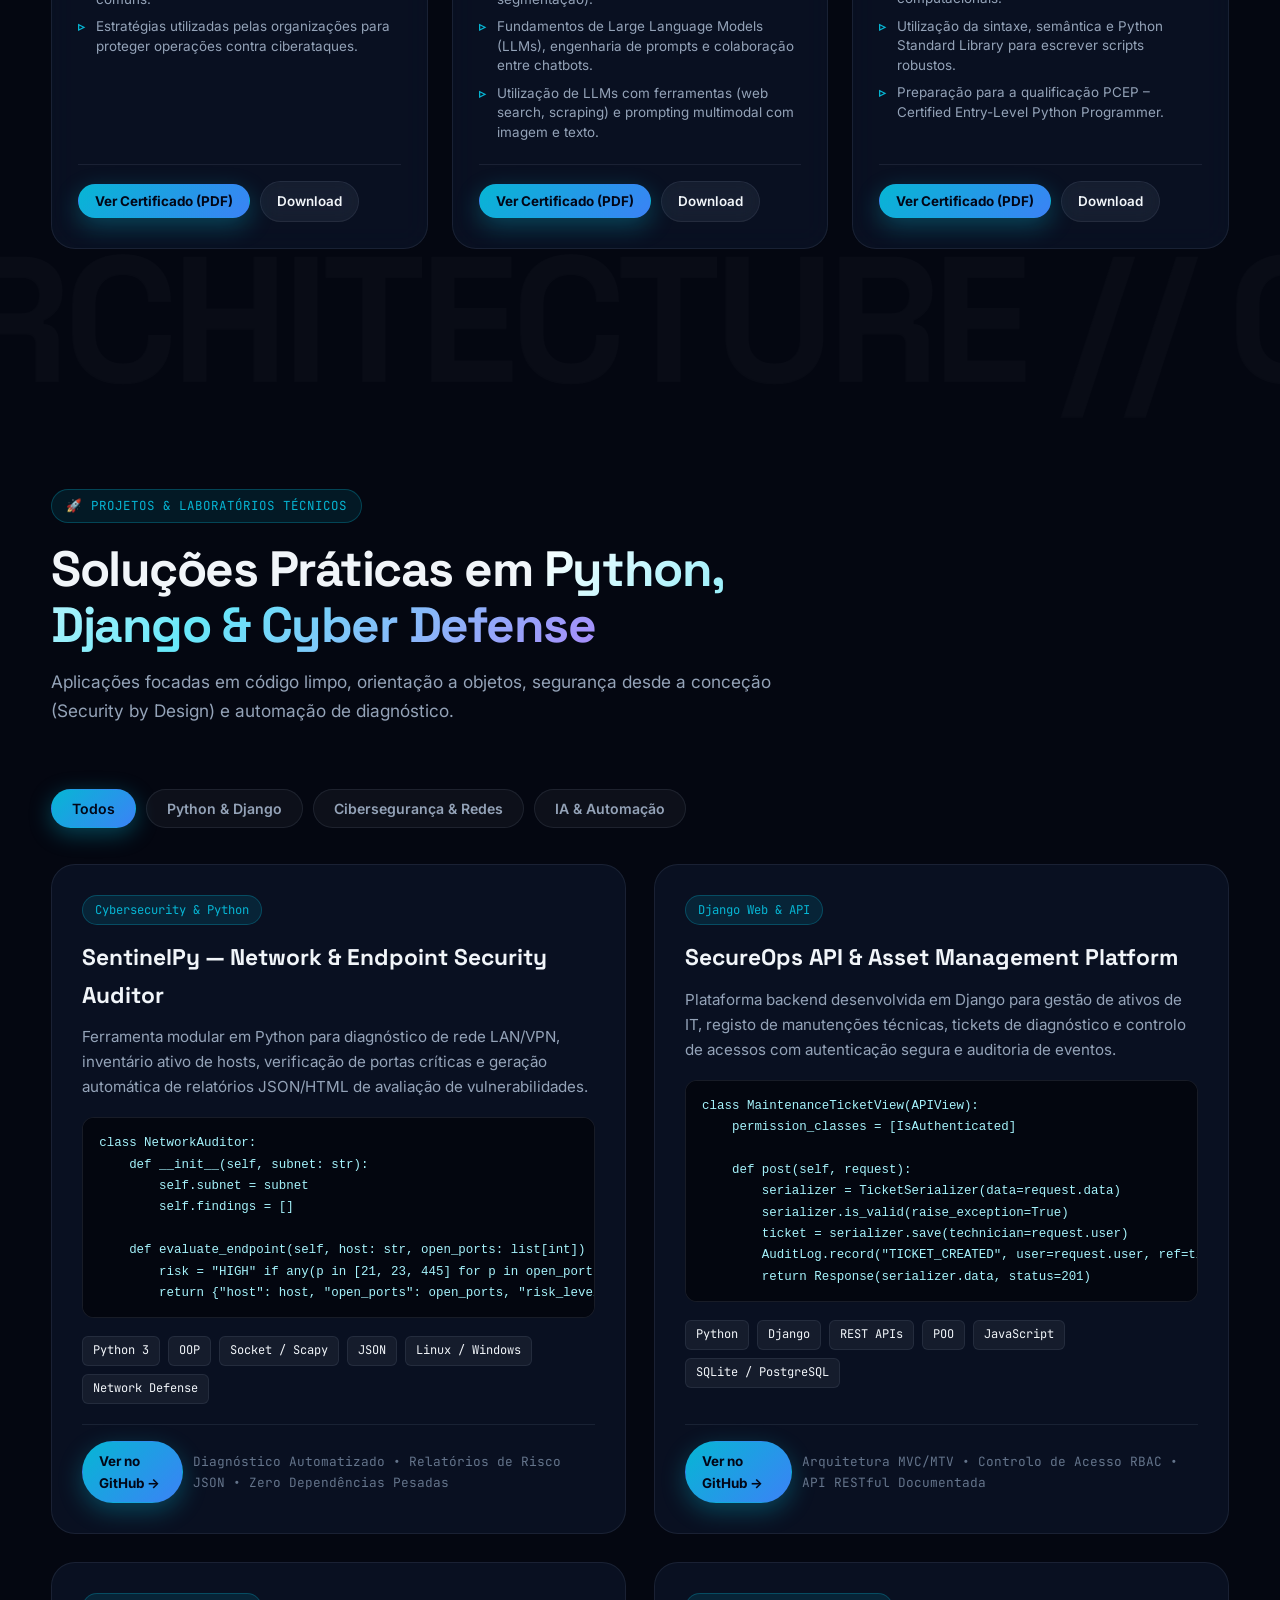
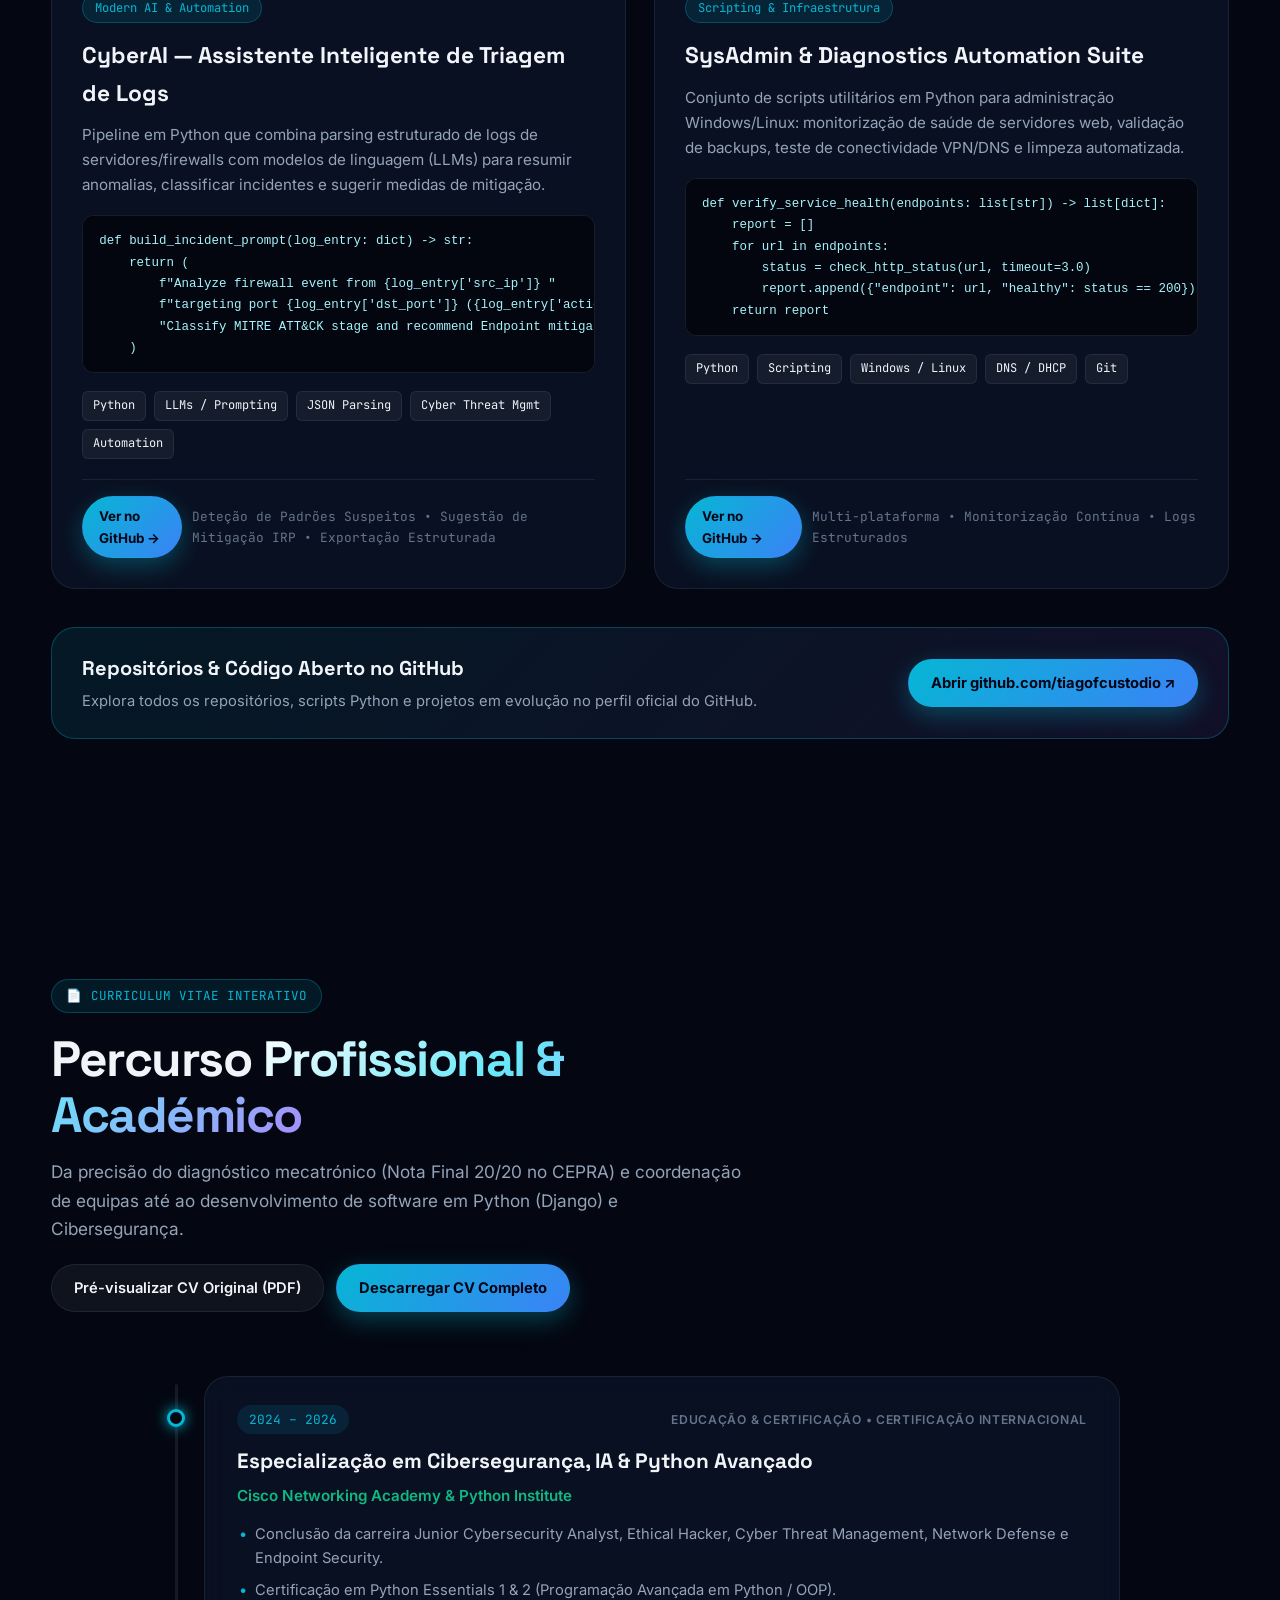
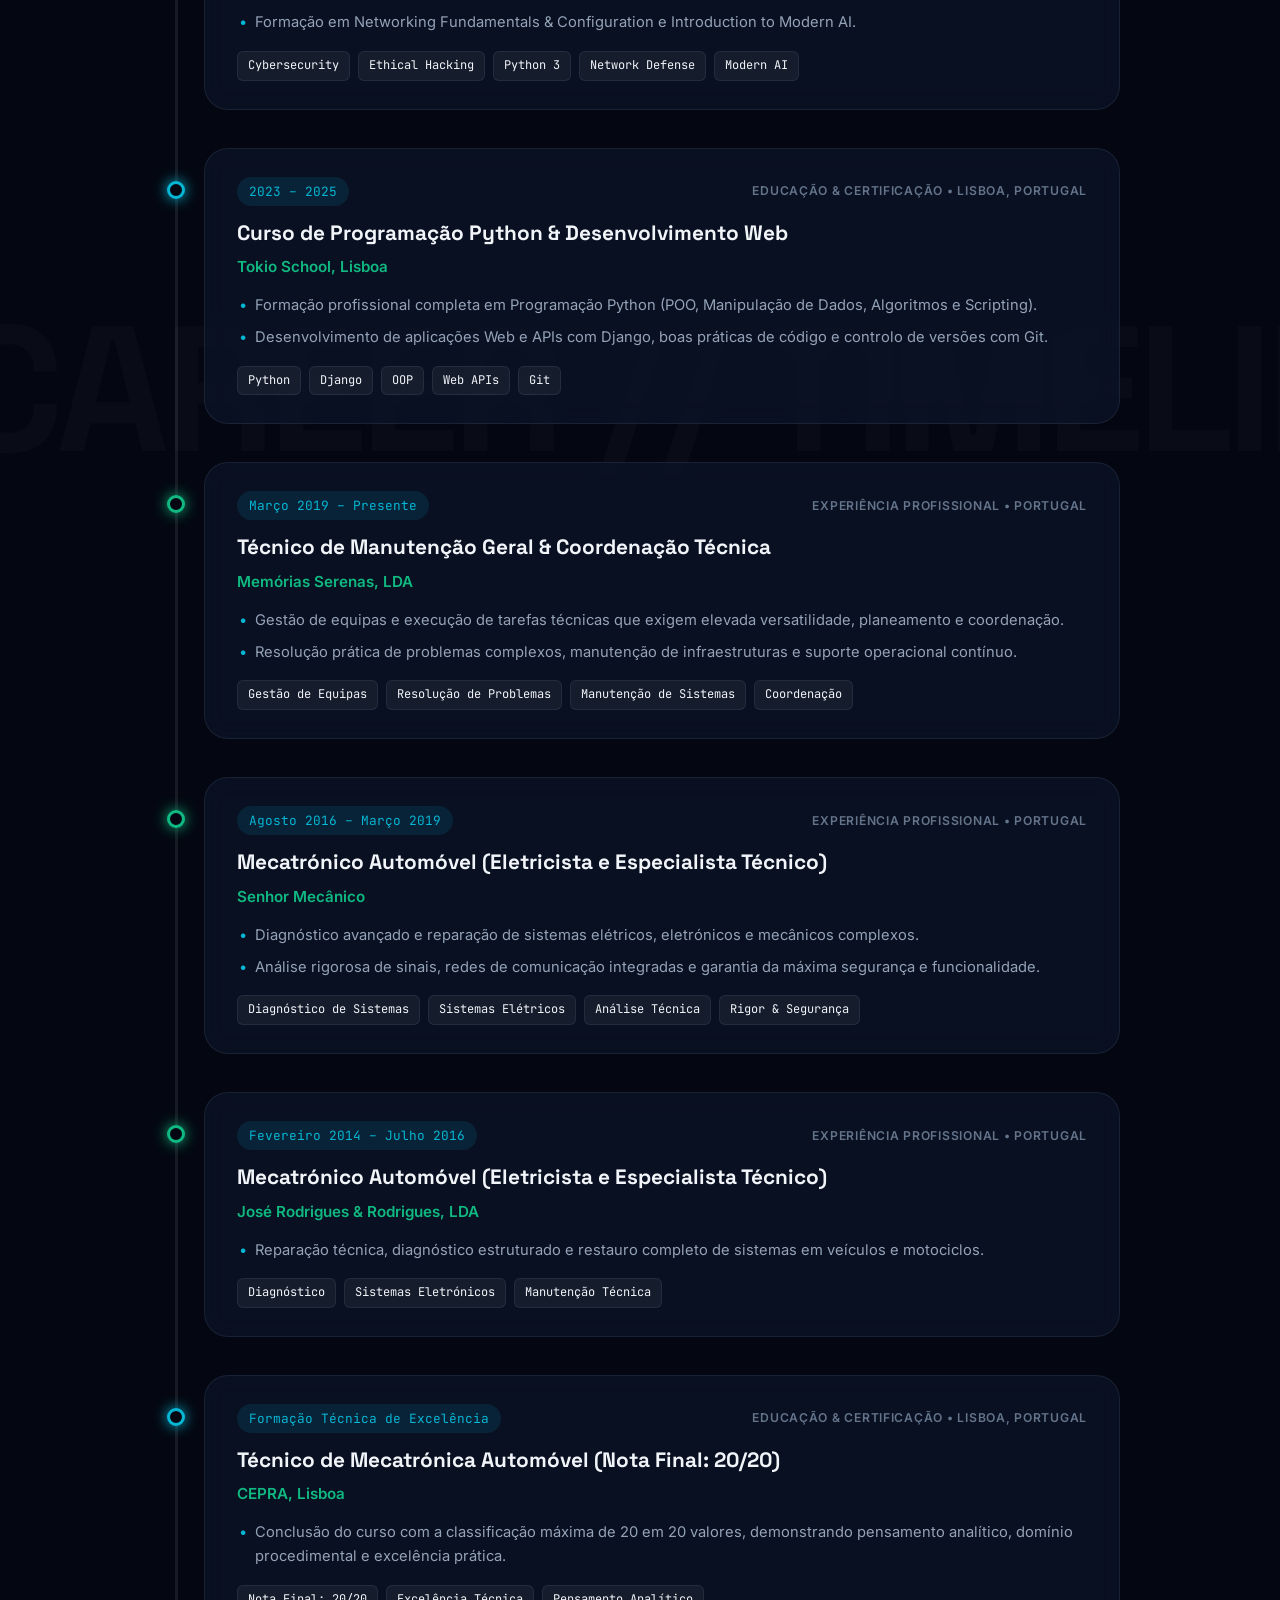
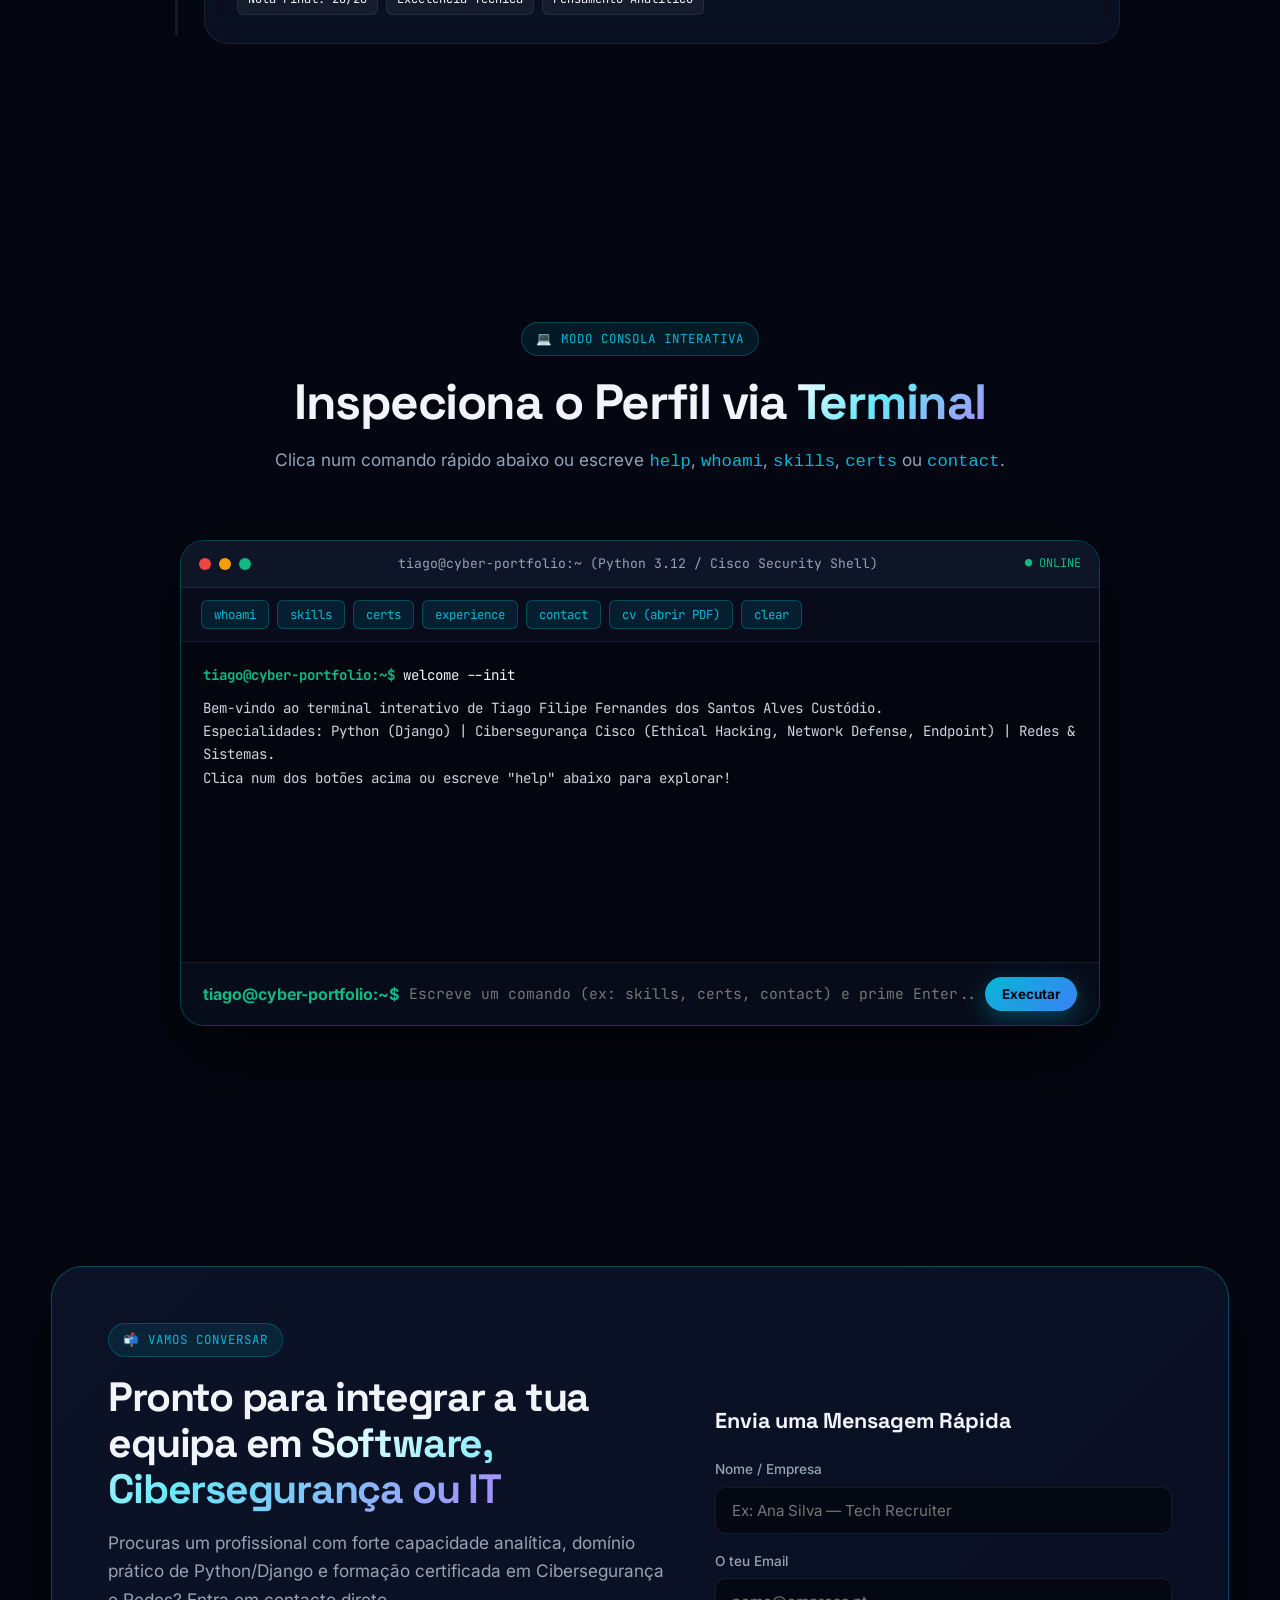
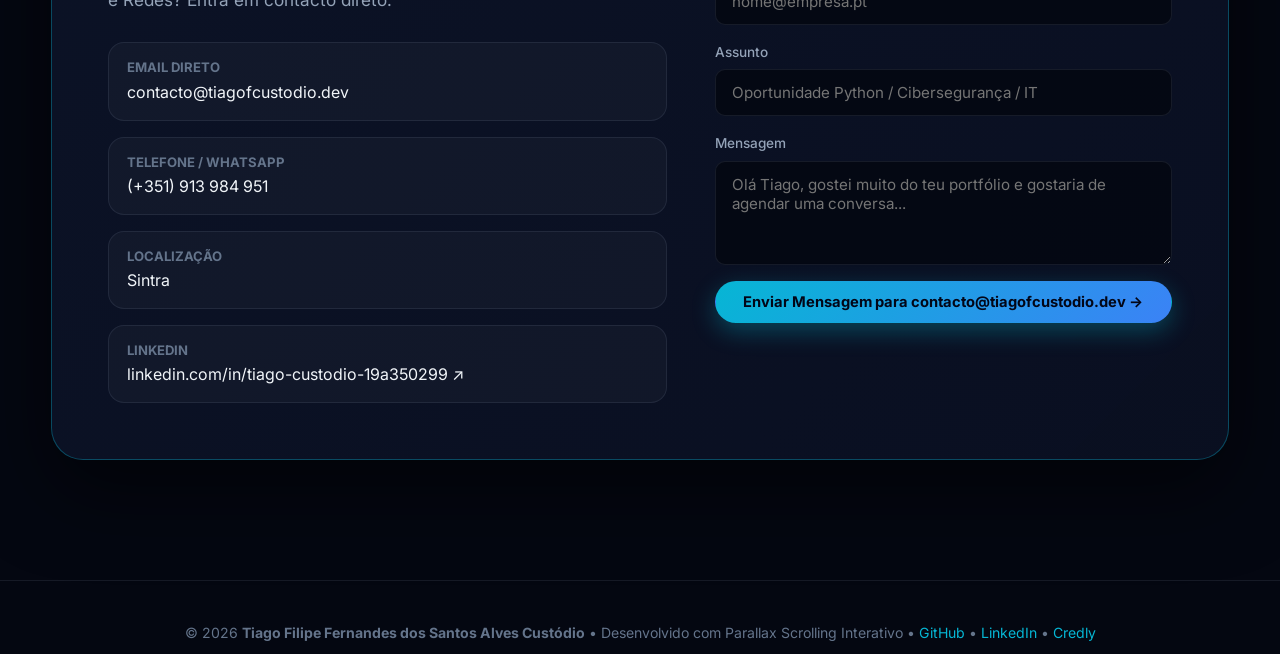
==== commit 28265138: "Update contact email to contacto@tiagofcustodio.dev" ====
--- a/index.html
+++ b/index.html
@@ -133,8 +133,8 @@
             <a href="https://www.credly.com/users/tiago-custodio.71ba3a41/badges#credly" target="_blank" rel="noopener" class="social-chip">
               <span>Credly Badges</span> ↗
             </a>
-            <a href="mailto:tiagofcustodio@gmail.com" class="social-chip">
-              <span>tiagofcustodio@gmail.com</span>
+            <a href="mailto:contacto@tiagofcustodio.dev" class="social-chip">
+              <span>contacto@tiagofcustodio.dev</span>
             </a>
           </div>
         </div>
@@ -429,10 +429,10 @@
             </p>
 
             <div class="contact-list">
-              <a href="mailto:tiagofcustodio@gmail.com" class="contact-item">
+              <a href="mailto:contacto@tiagofcustodio.dev" class="contact-item">
                 <div>
                   <strong style="display:block; font-size:0.82rem; color:var(--text-muted);" data-i18n="contactEmailLabel">EMAIL DIRETO</strong>
-                  <span>tiagofcustodio@gmail.com</span>
+                  <span>contacto@tiagofcustodio.dev</span>
                 </div>
               </a>
 
@@ -480,7 +480,7 @@
               <textarea id="cf-message" rows="4" class="form-control" required data-i18n-placeholder="contactMsgPlaceholder" placeholder="Olá Tiago, gostei muito do teu portfólio e gostaria de agendar uma conversa..."></textarea>
             </div>
             <button type="submit" class="btn btn-primary" style="width:100%;" data-i18n="contactSubmitBtn">
-              Enviar Mensagem para tiagofcustodio@gmail.com →
+              Enviar Mensagem para contacto@tiagofcustodio.dev →
             </button>
           </form>
         </div>
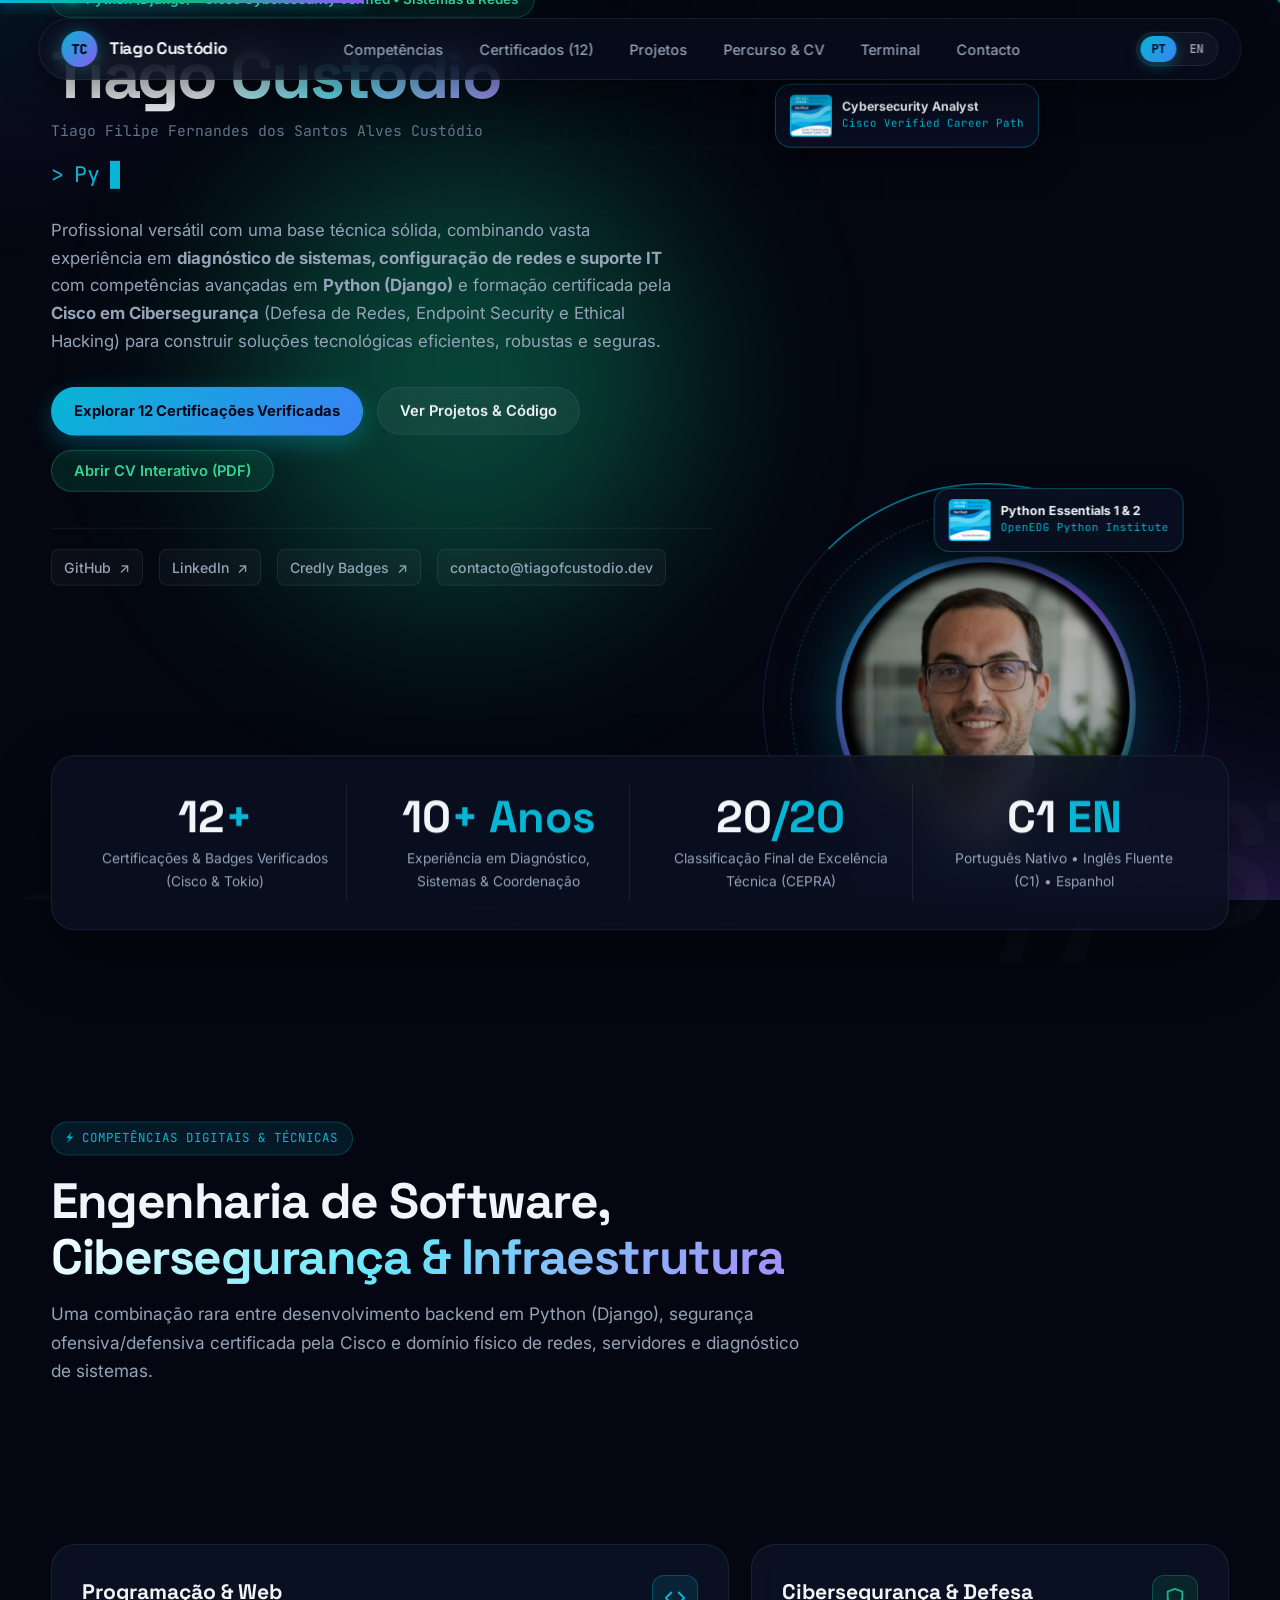
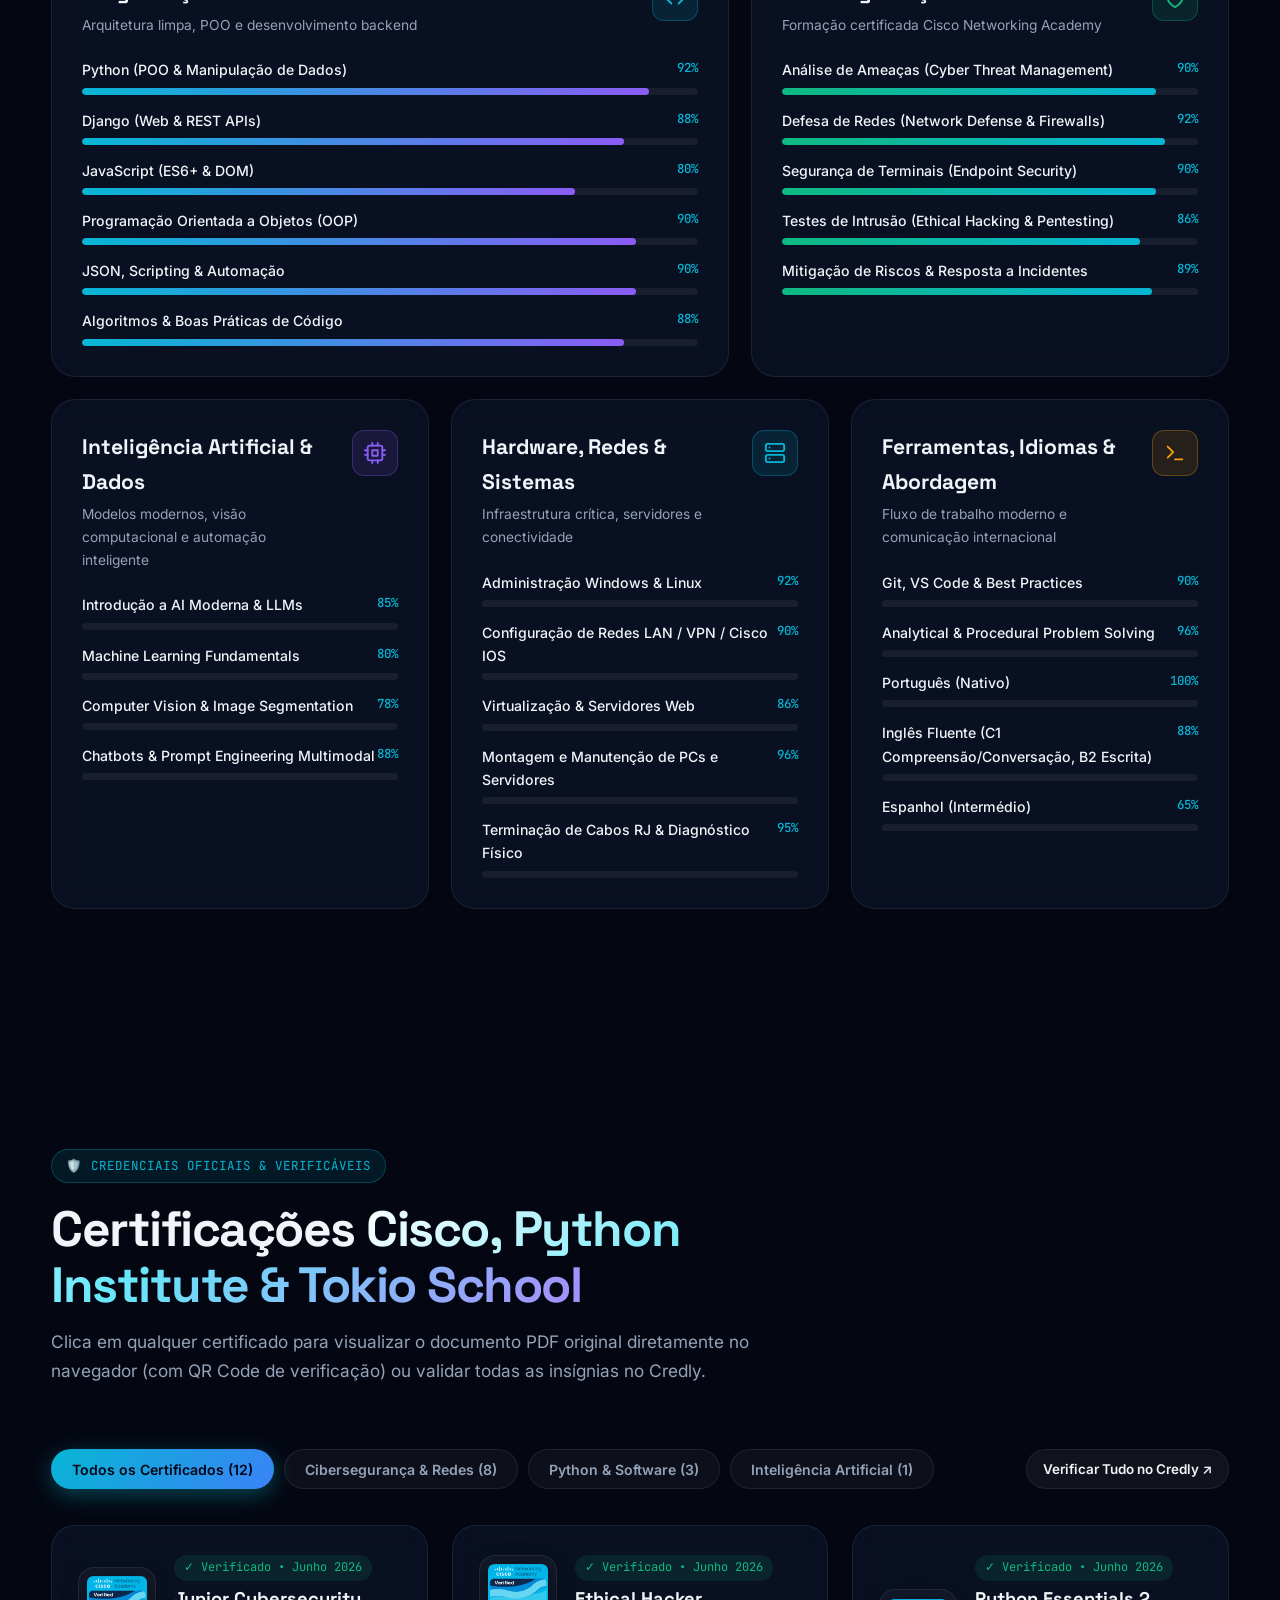
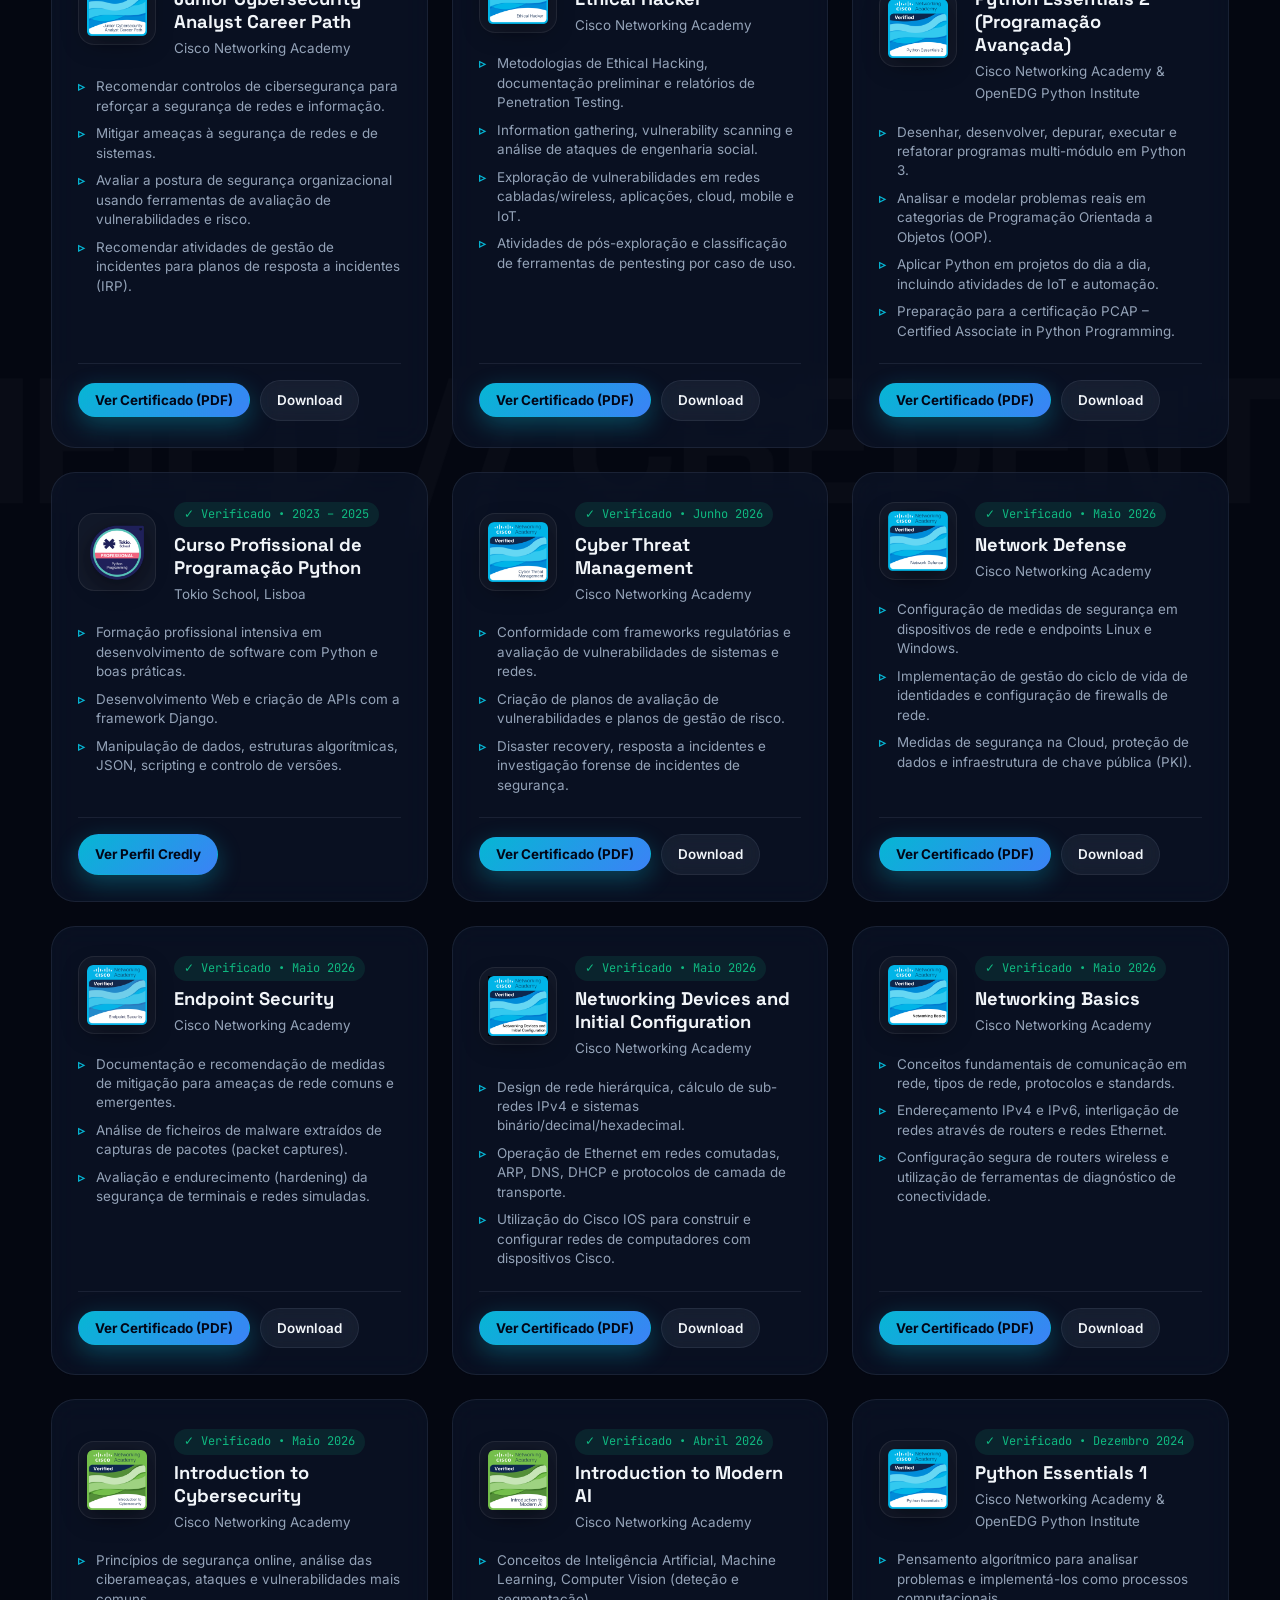
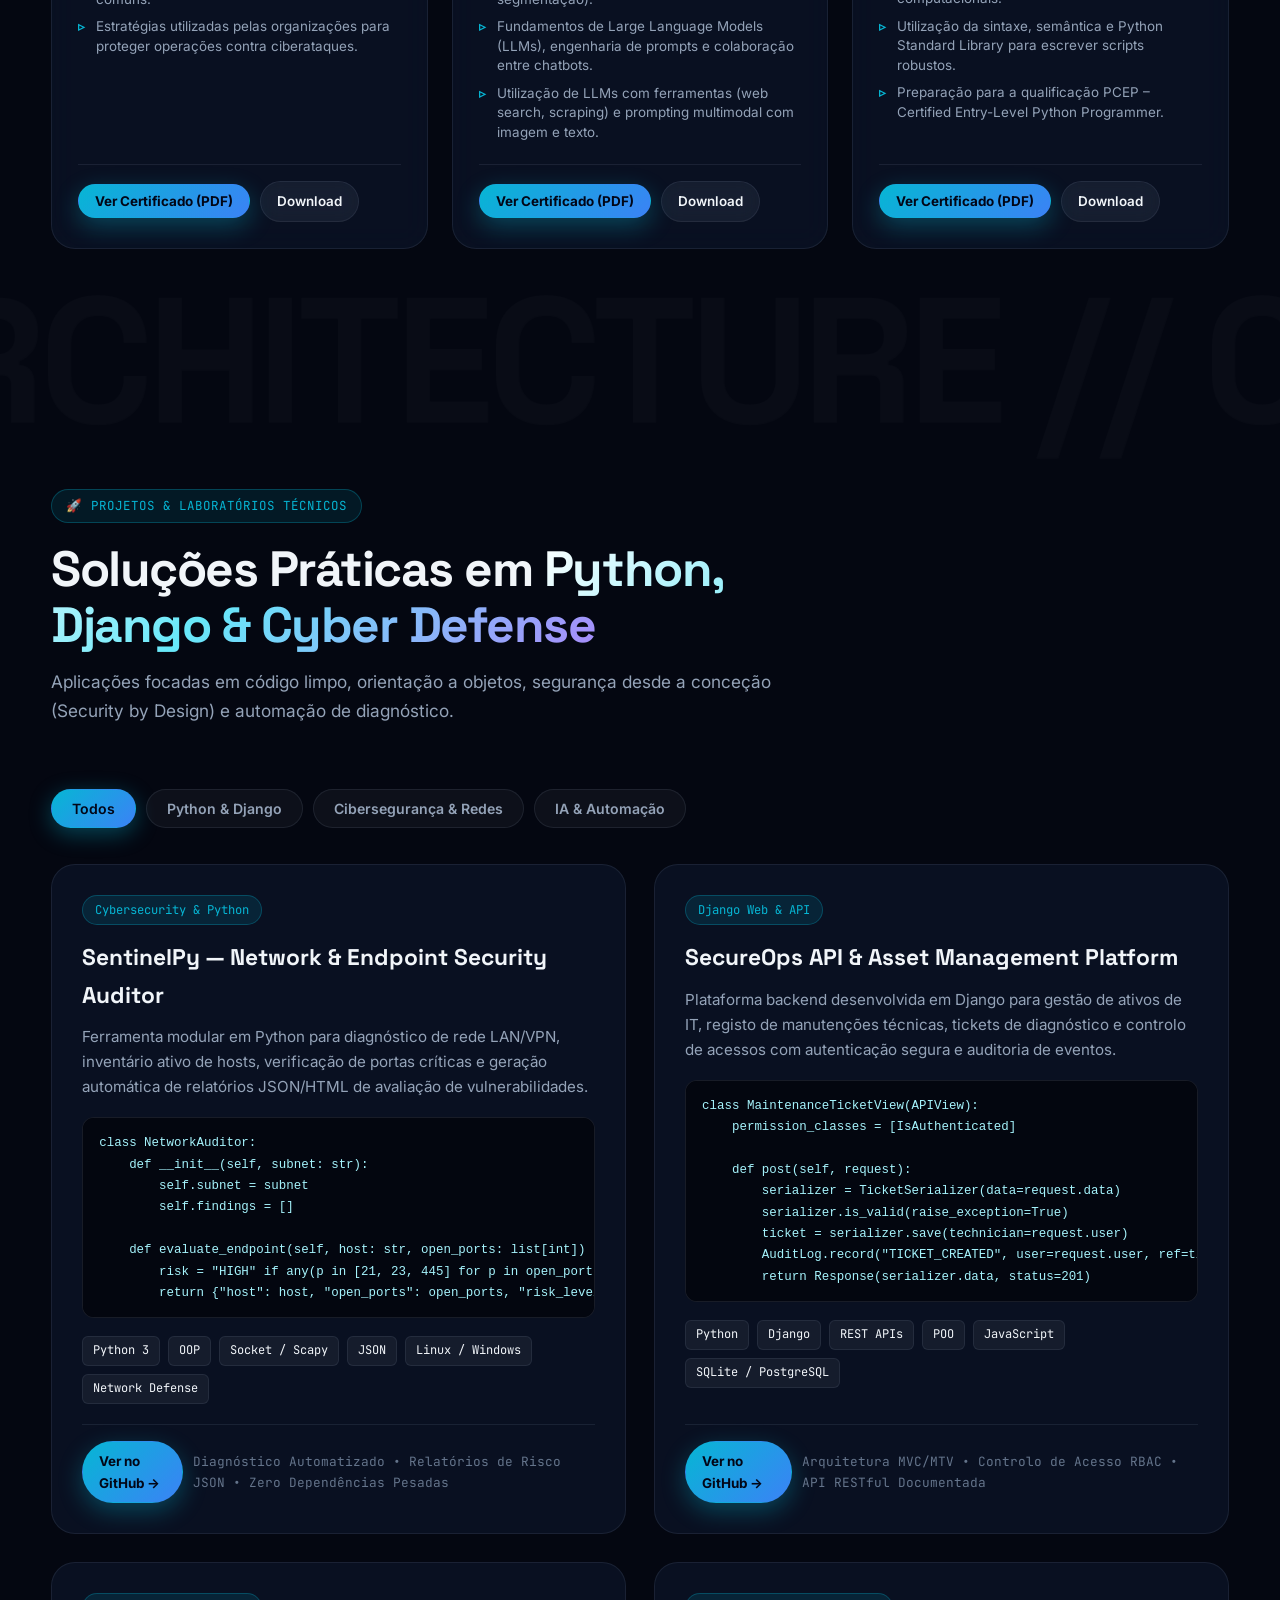
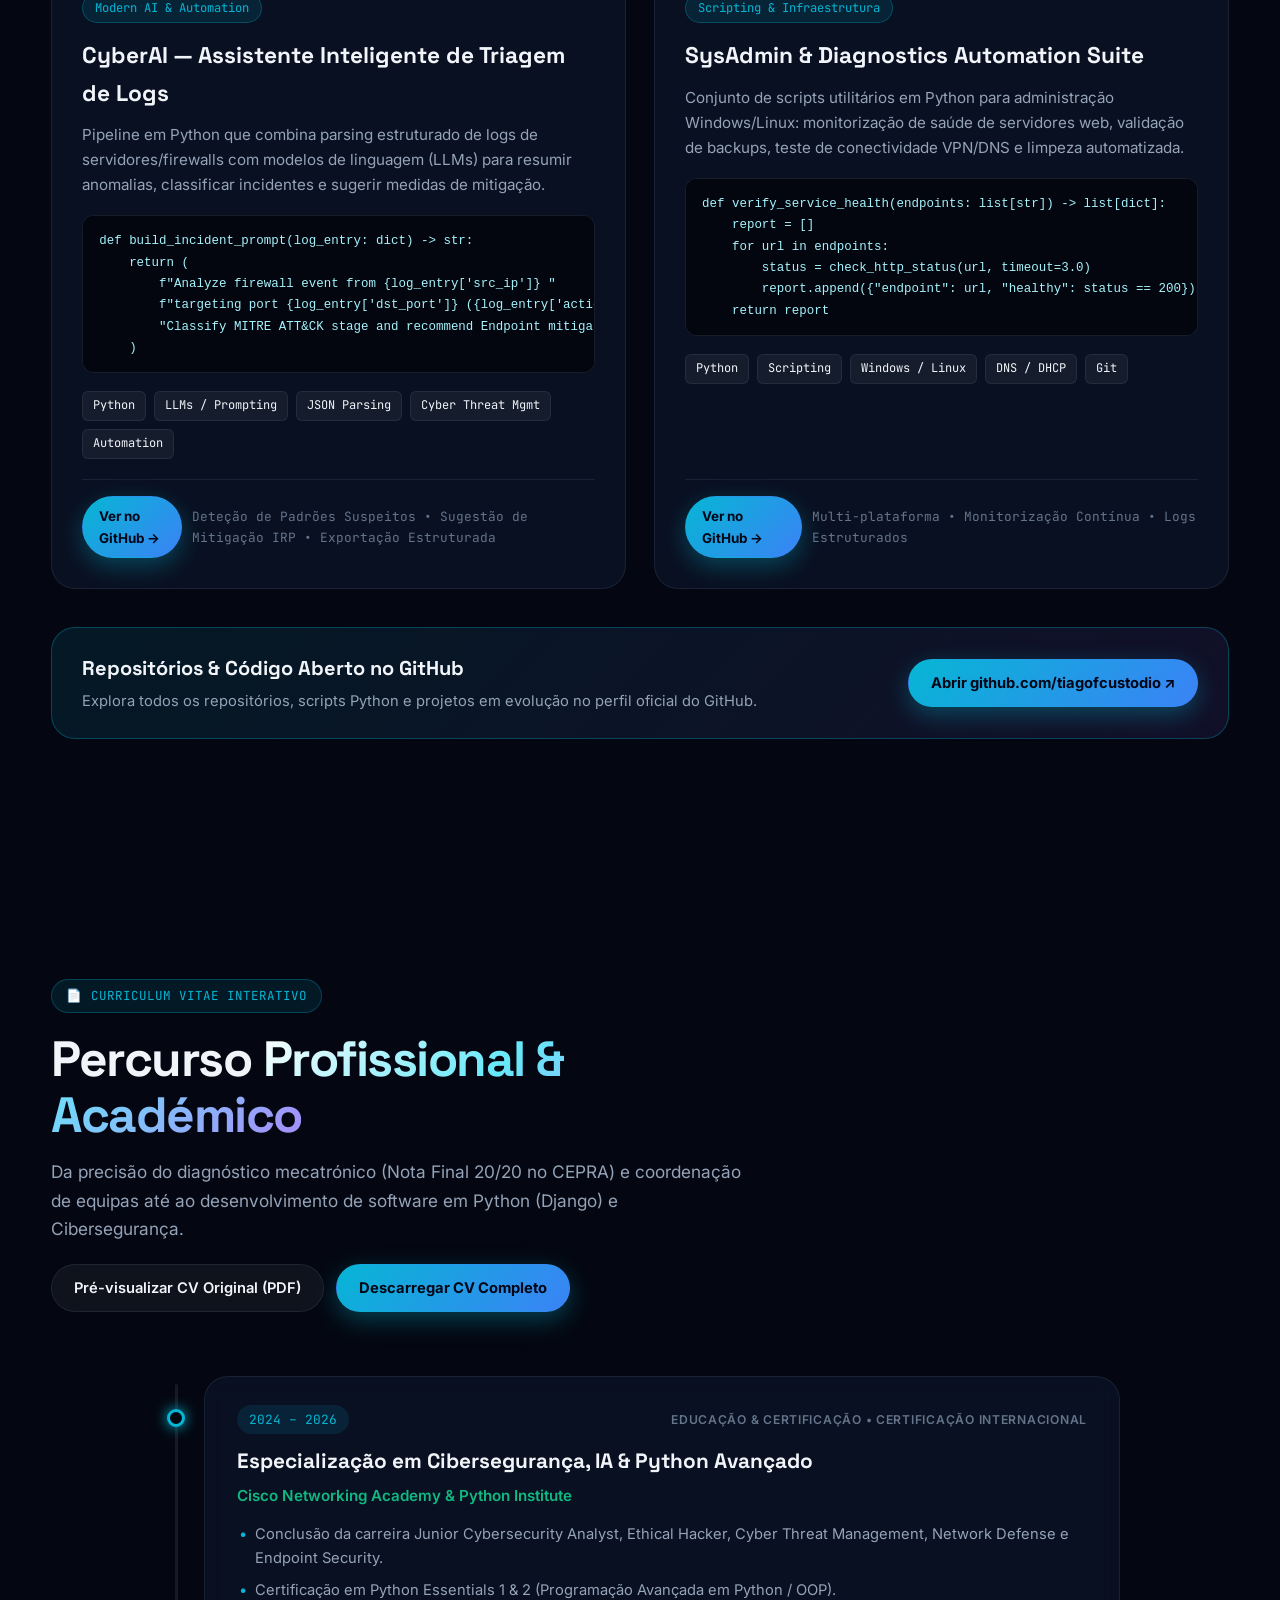
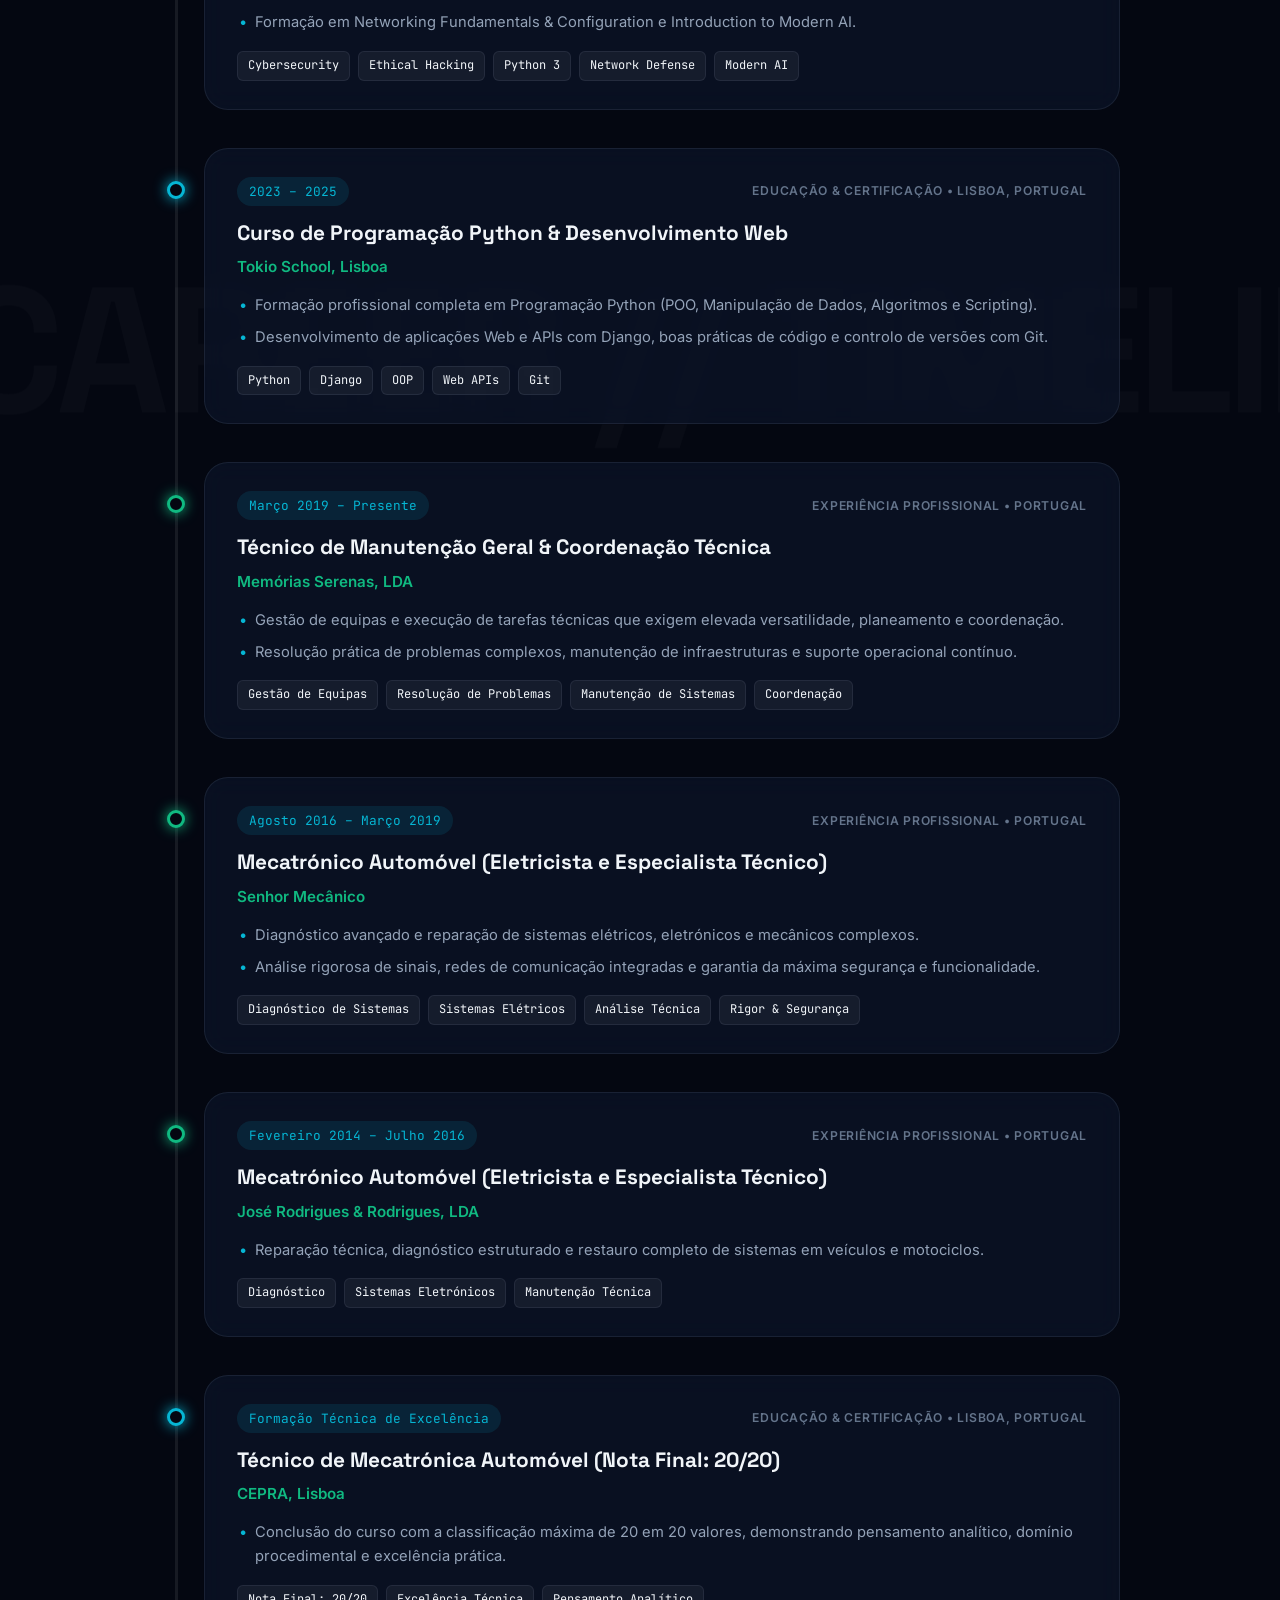
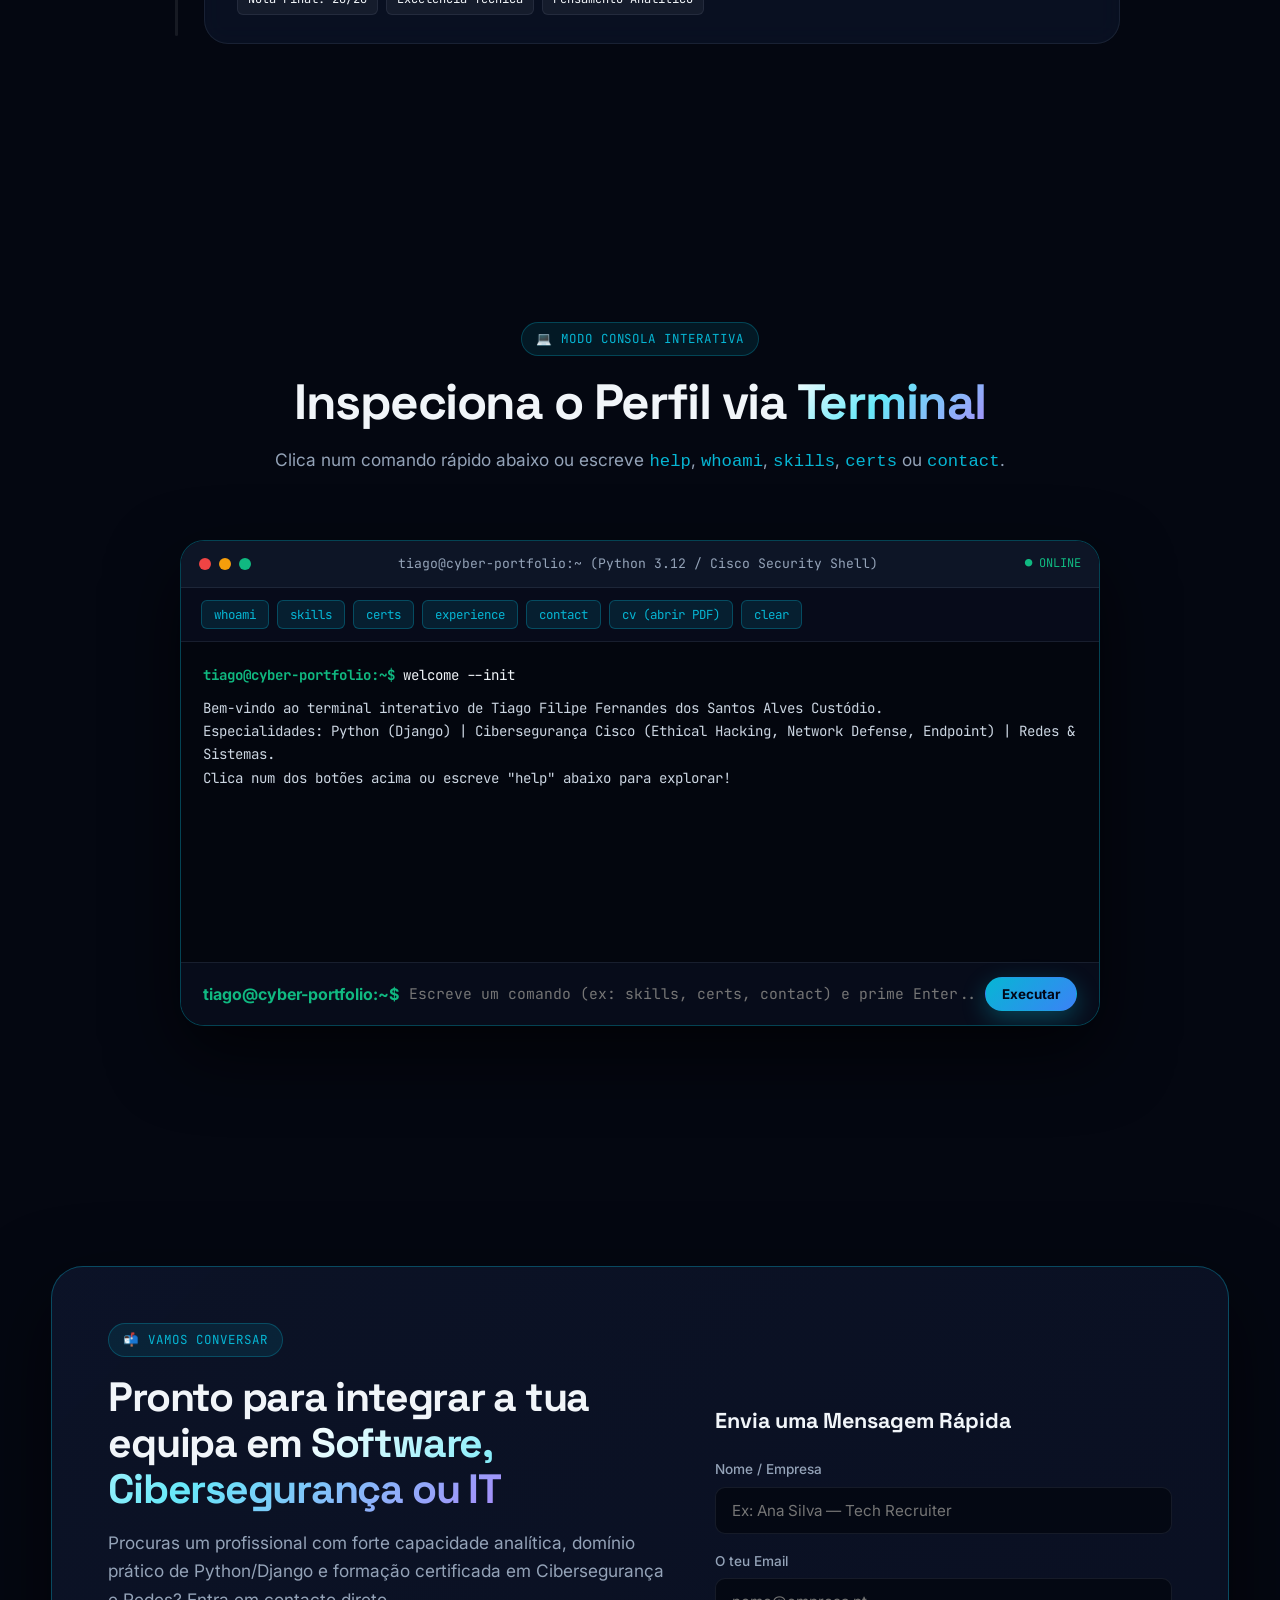
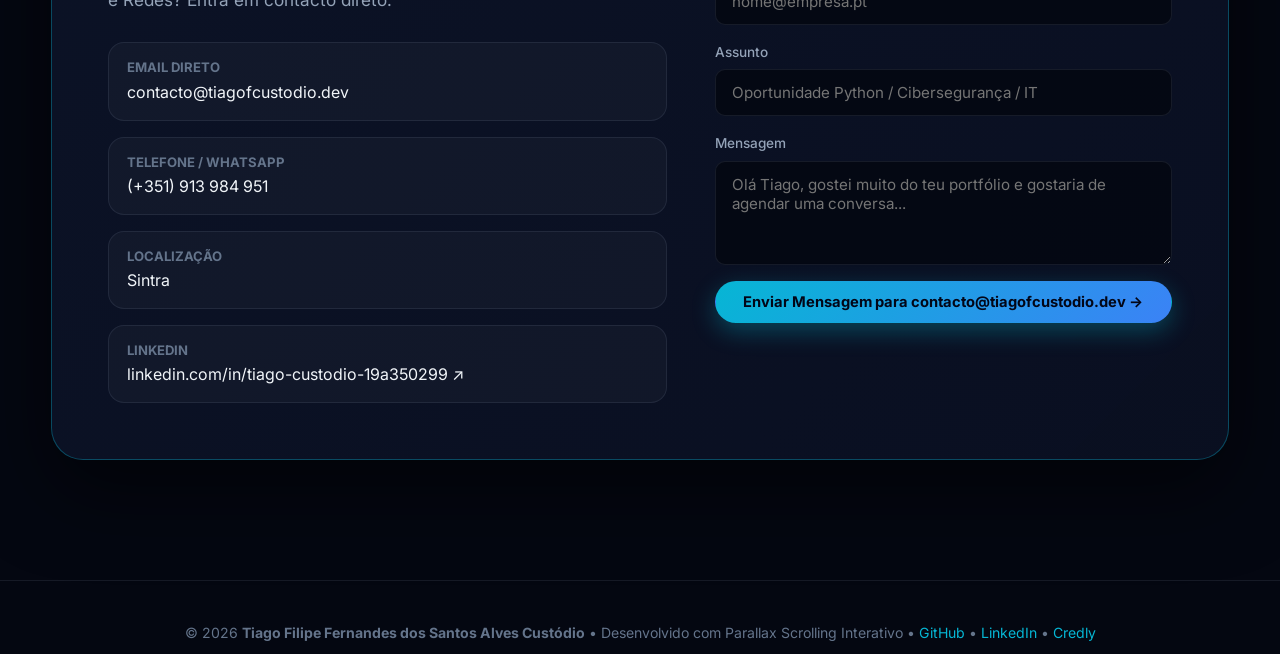
==== commit e7bb5ebb: "Remove status dot and CV buttons from header navbar" ====
--- a/index.html
+++ b/index.html
@@ -45,7 +45,6 @@
       <a href="#top" class="brand-logo">
         <span class="brand-monogram">TC</span>
         <span>Tiago Custódio</span>
-        <span class="brand-status-dot" title="Available for Software &amp; Cybersecurity roles"></span>
       </a>
 
       <ul class="nav-links">
@@ -63,13 +62,6 @@
           <button type="button" class="lang-btn active" data-set-lang="pt" title="Português">PT</button>
           <button type="button" class="lang-btn" data-set-lang="en" title="English">EN</button>
         </div>
-
-        <button type="button" class="btn btn-glass btn-sm open-cv-modal-btn" data-i18n="btnViewCv">
-          Ver CV (PDF)
-        </button>
-        <a href="assets/cv/Tiago_Custodio_CV.pdf" download class="btn btn-primary btn-sm" data-i18n="btnDownloadCv">
-          Download CV
-        </a>
       </div>
     </nav>
   </header>
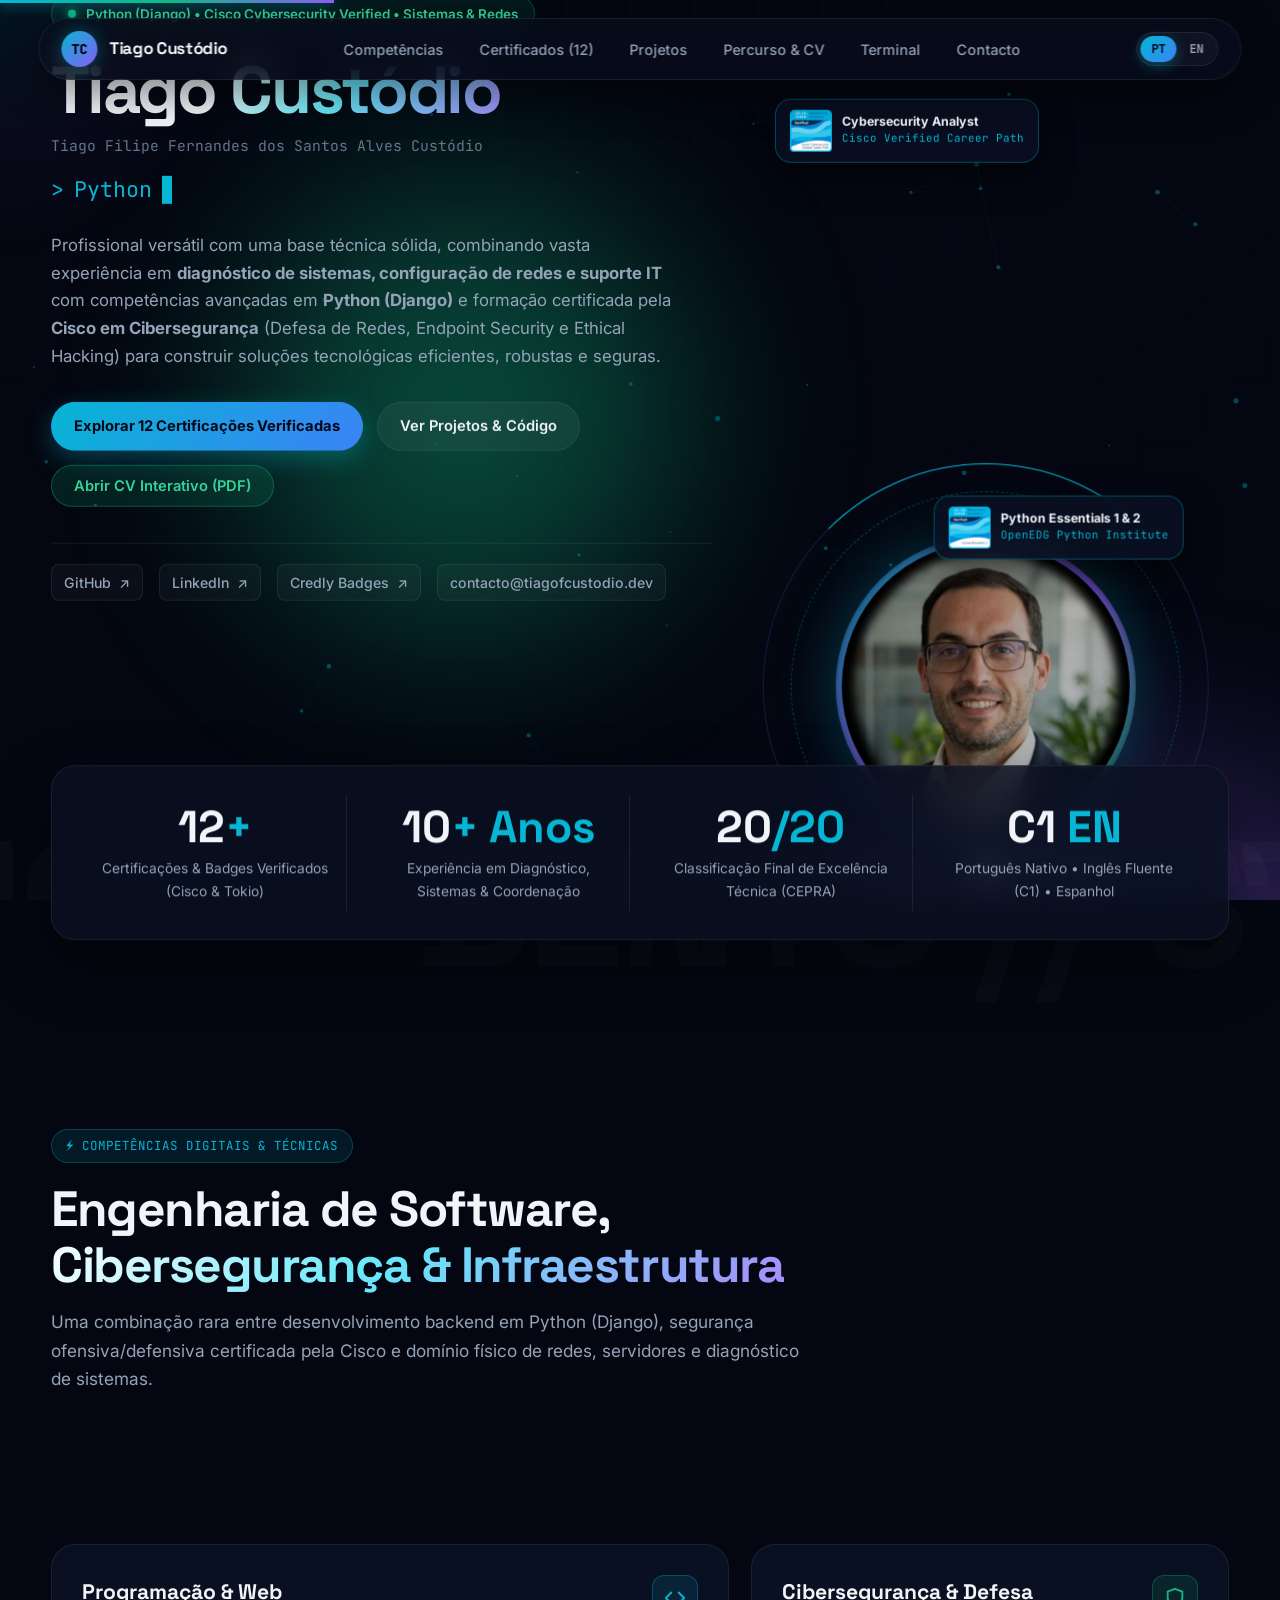
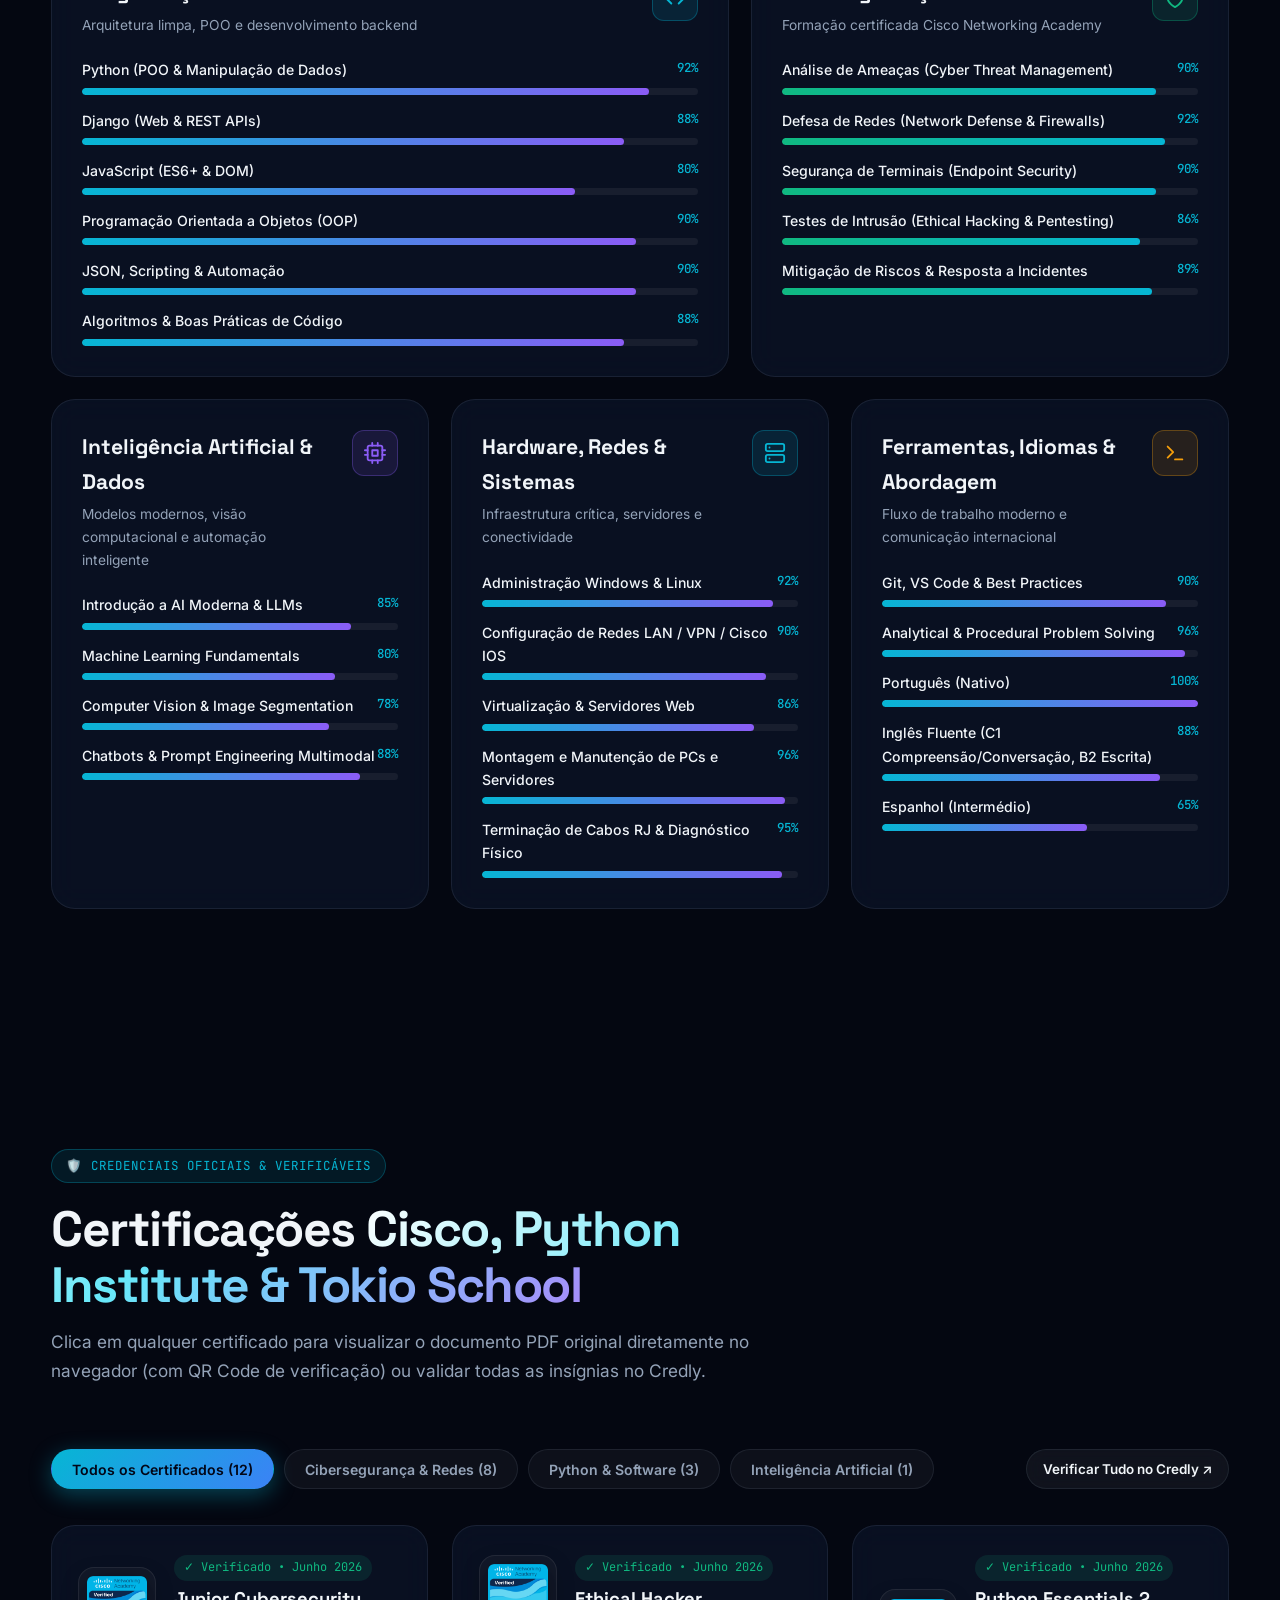
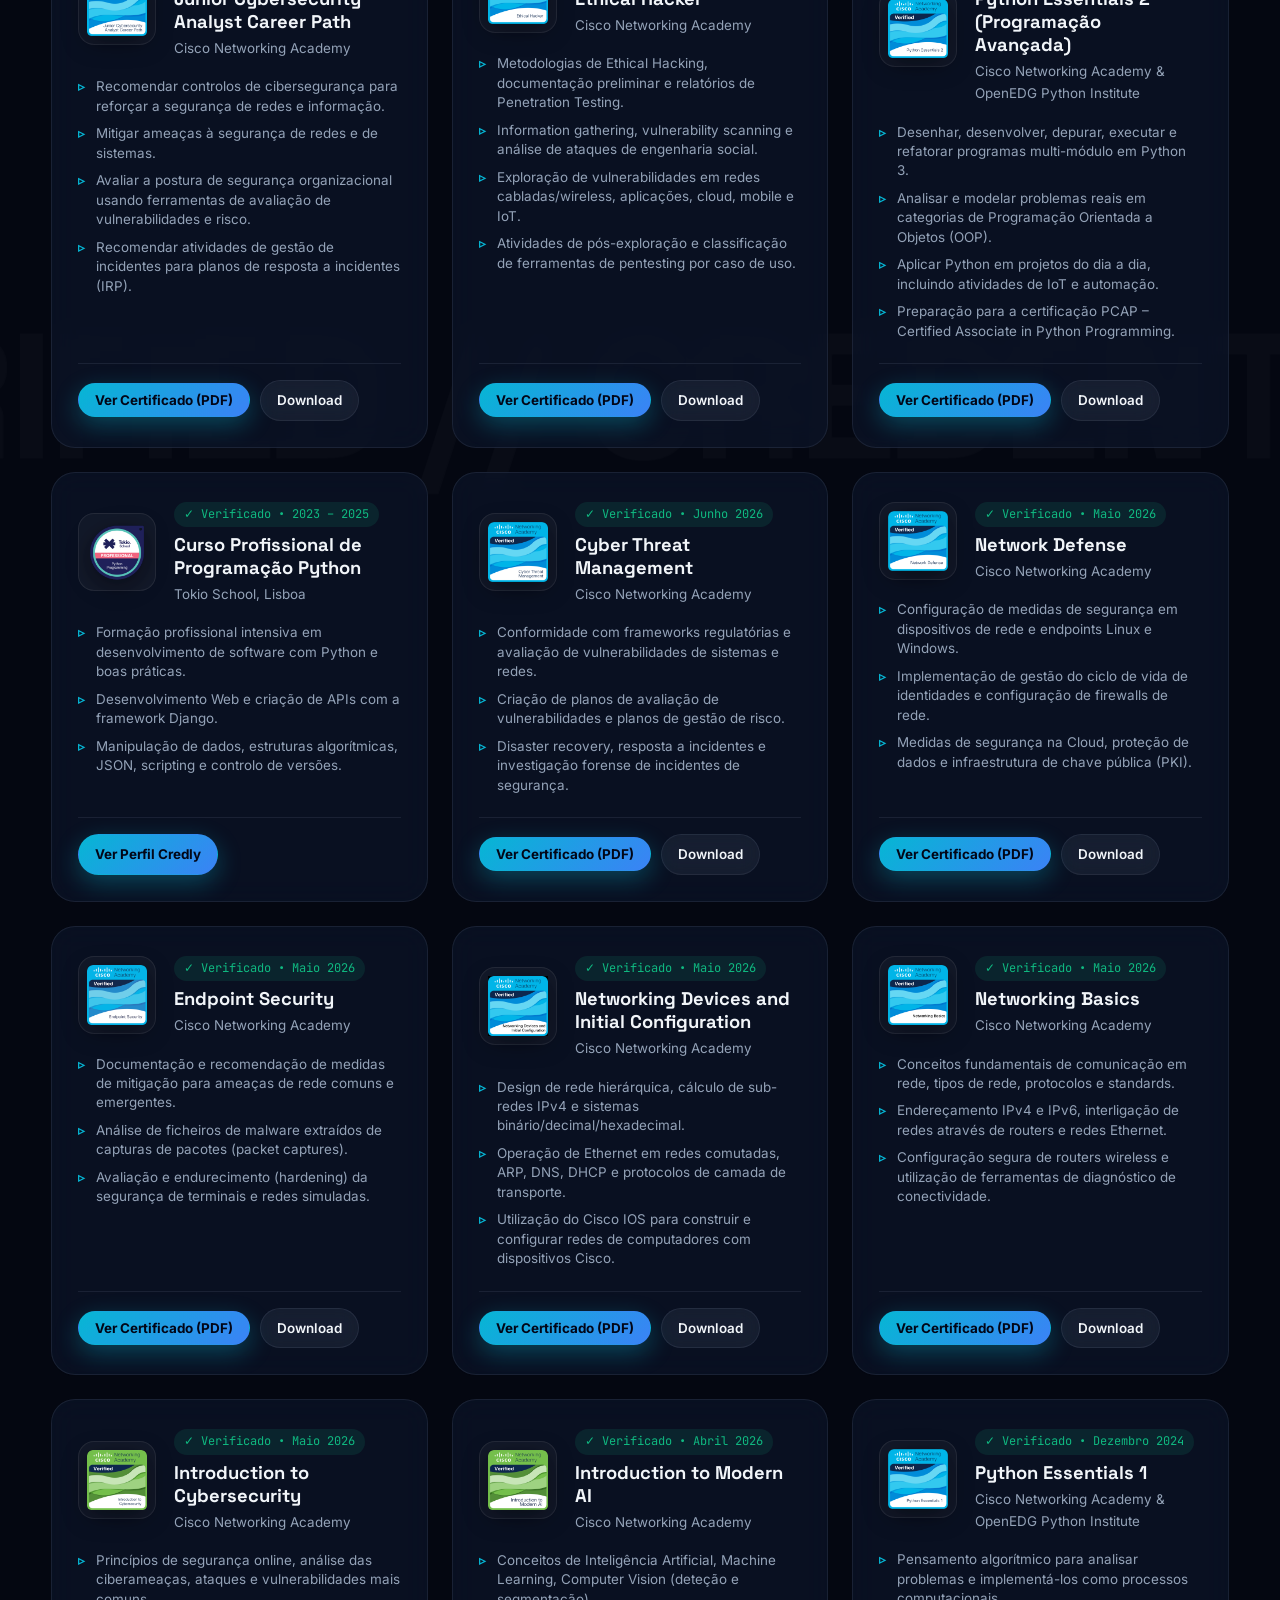
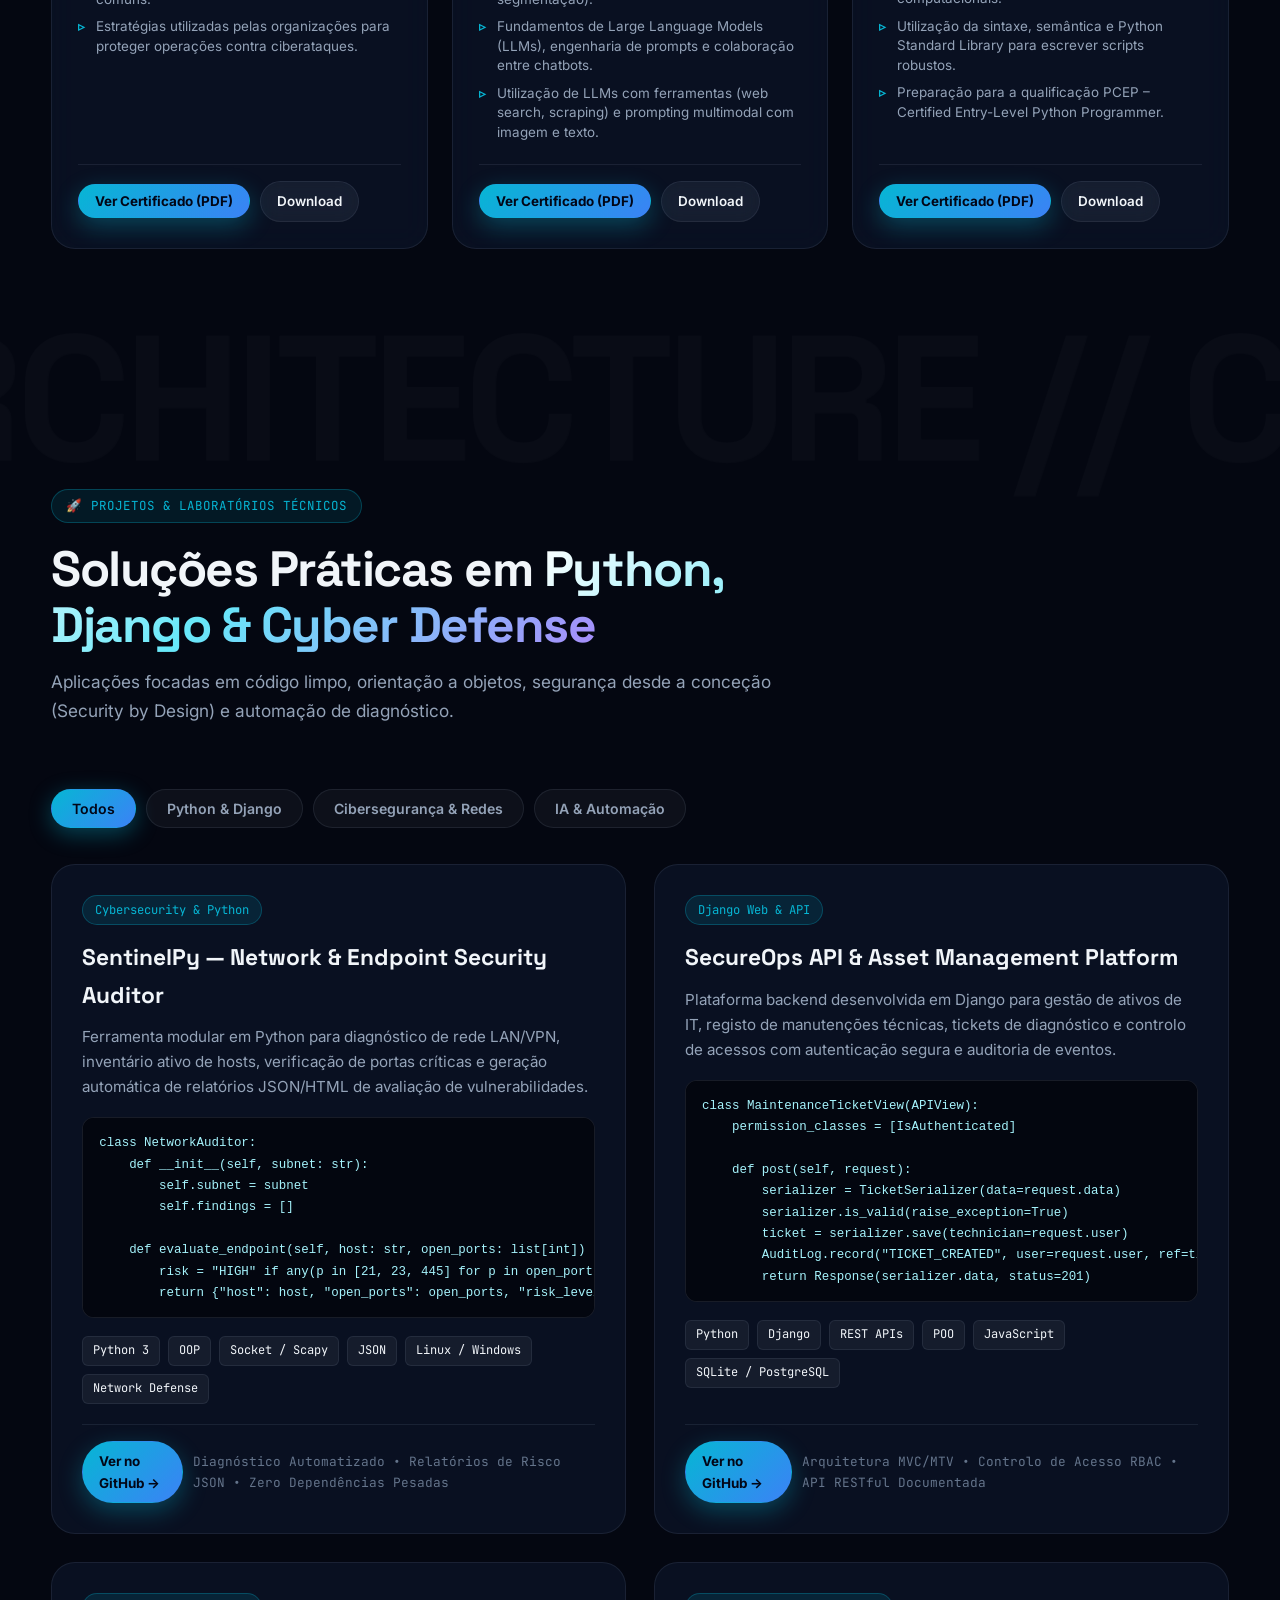
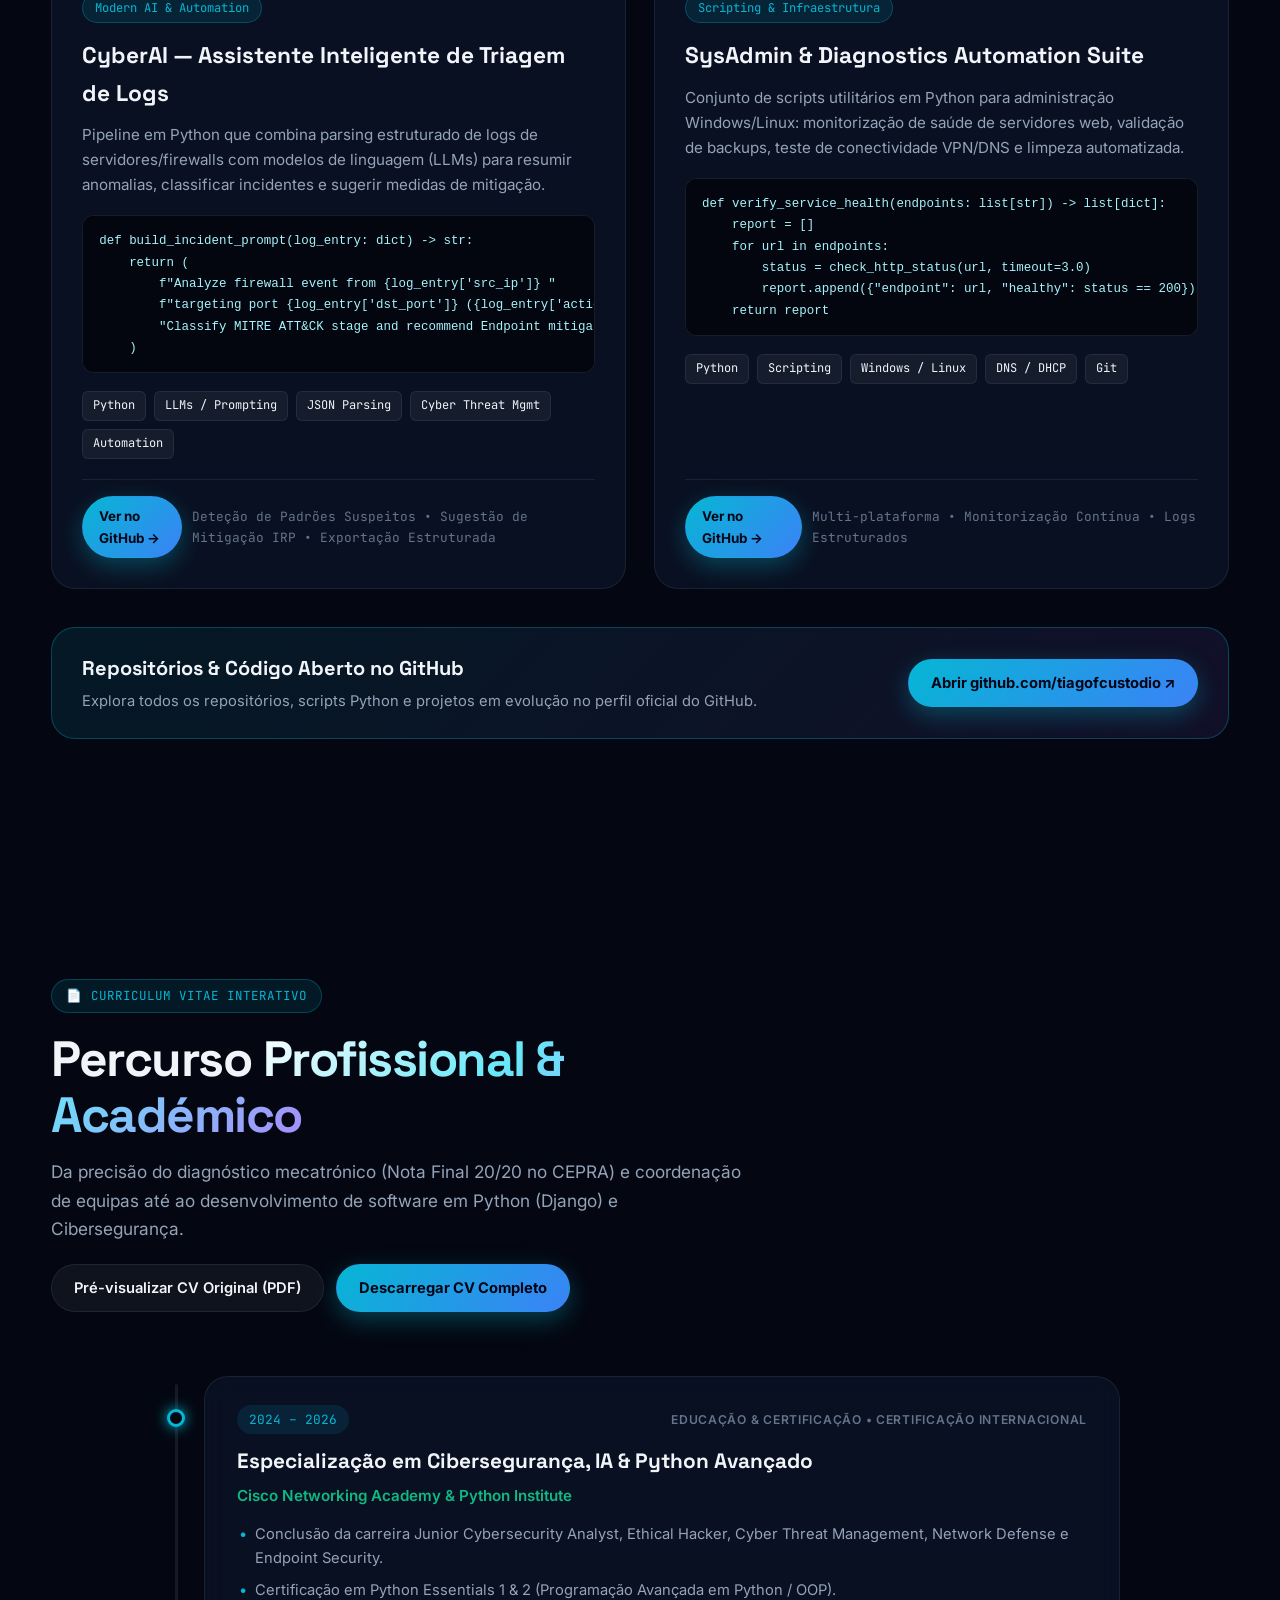
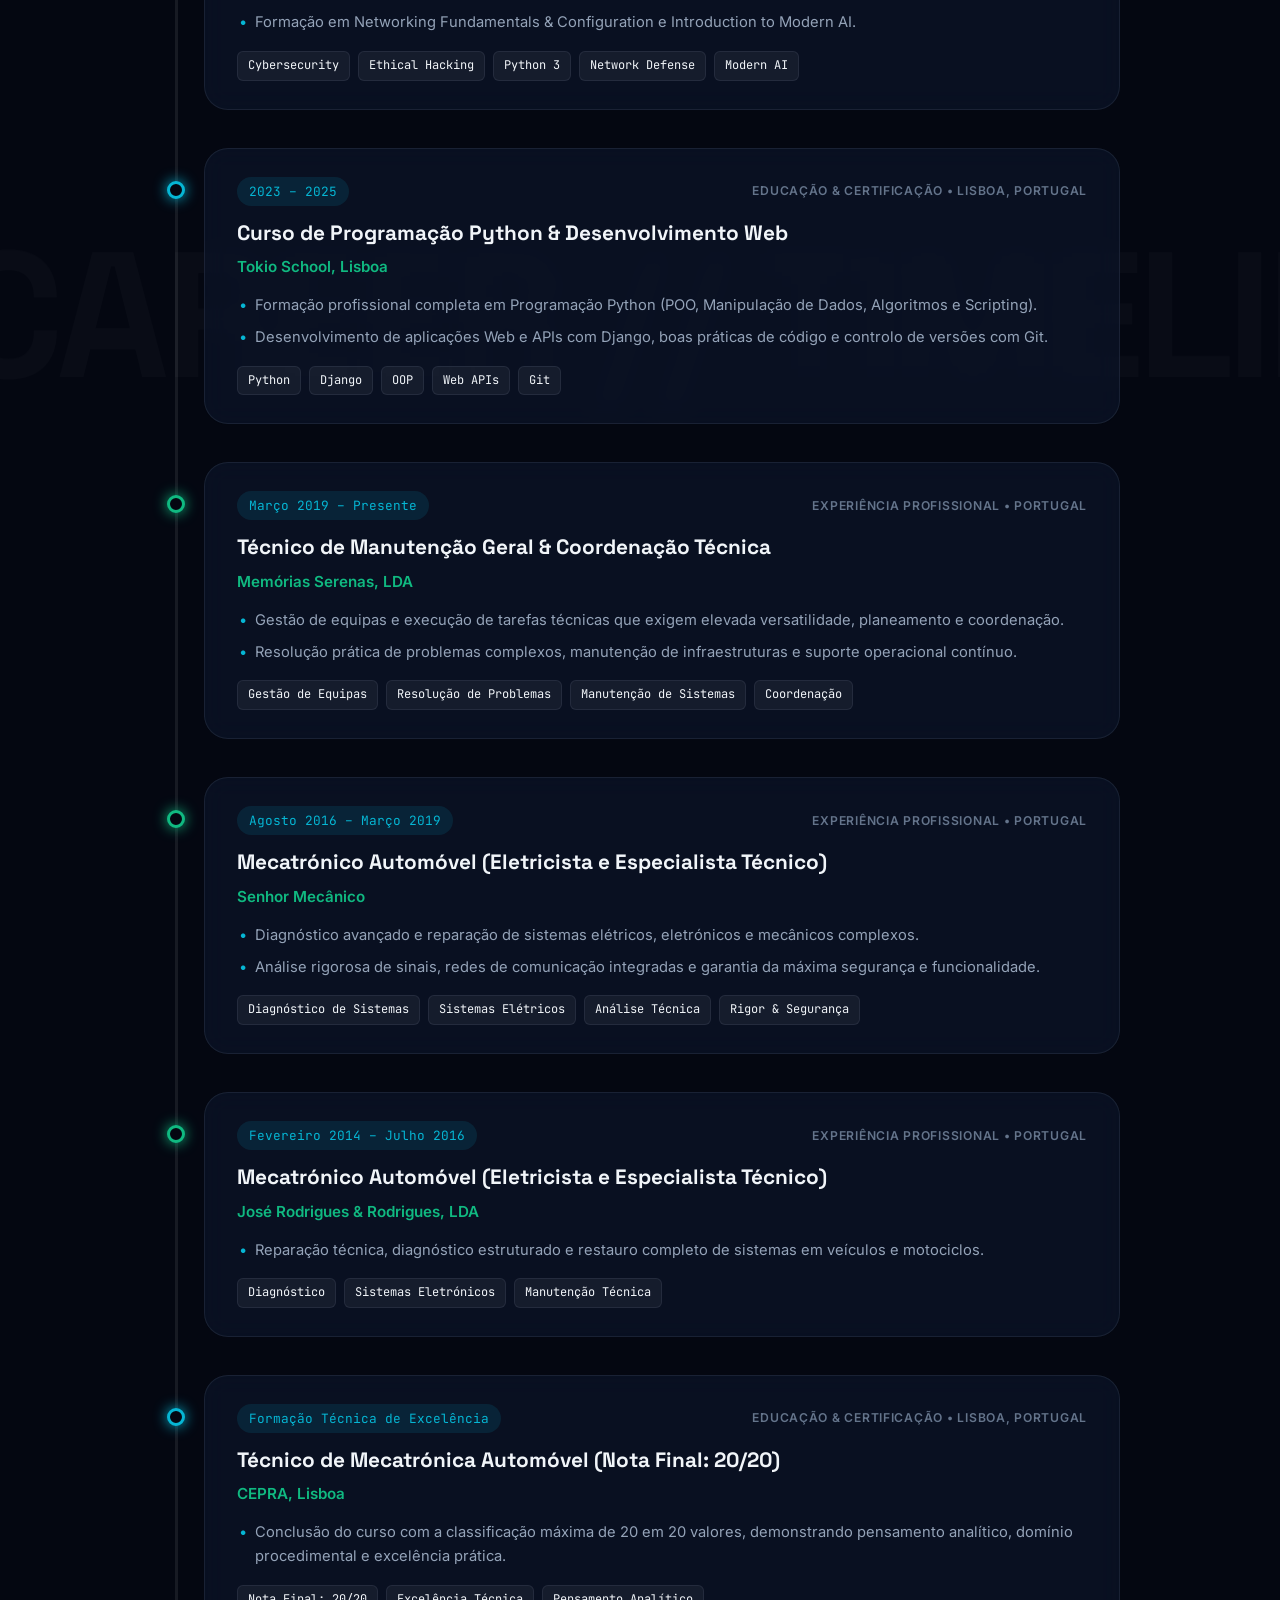
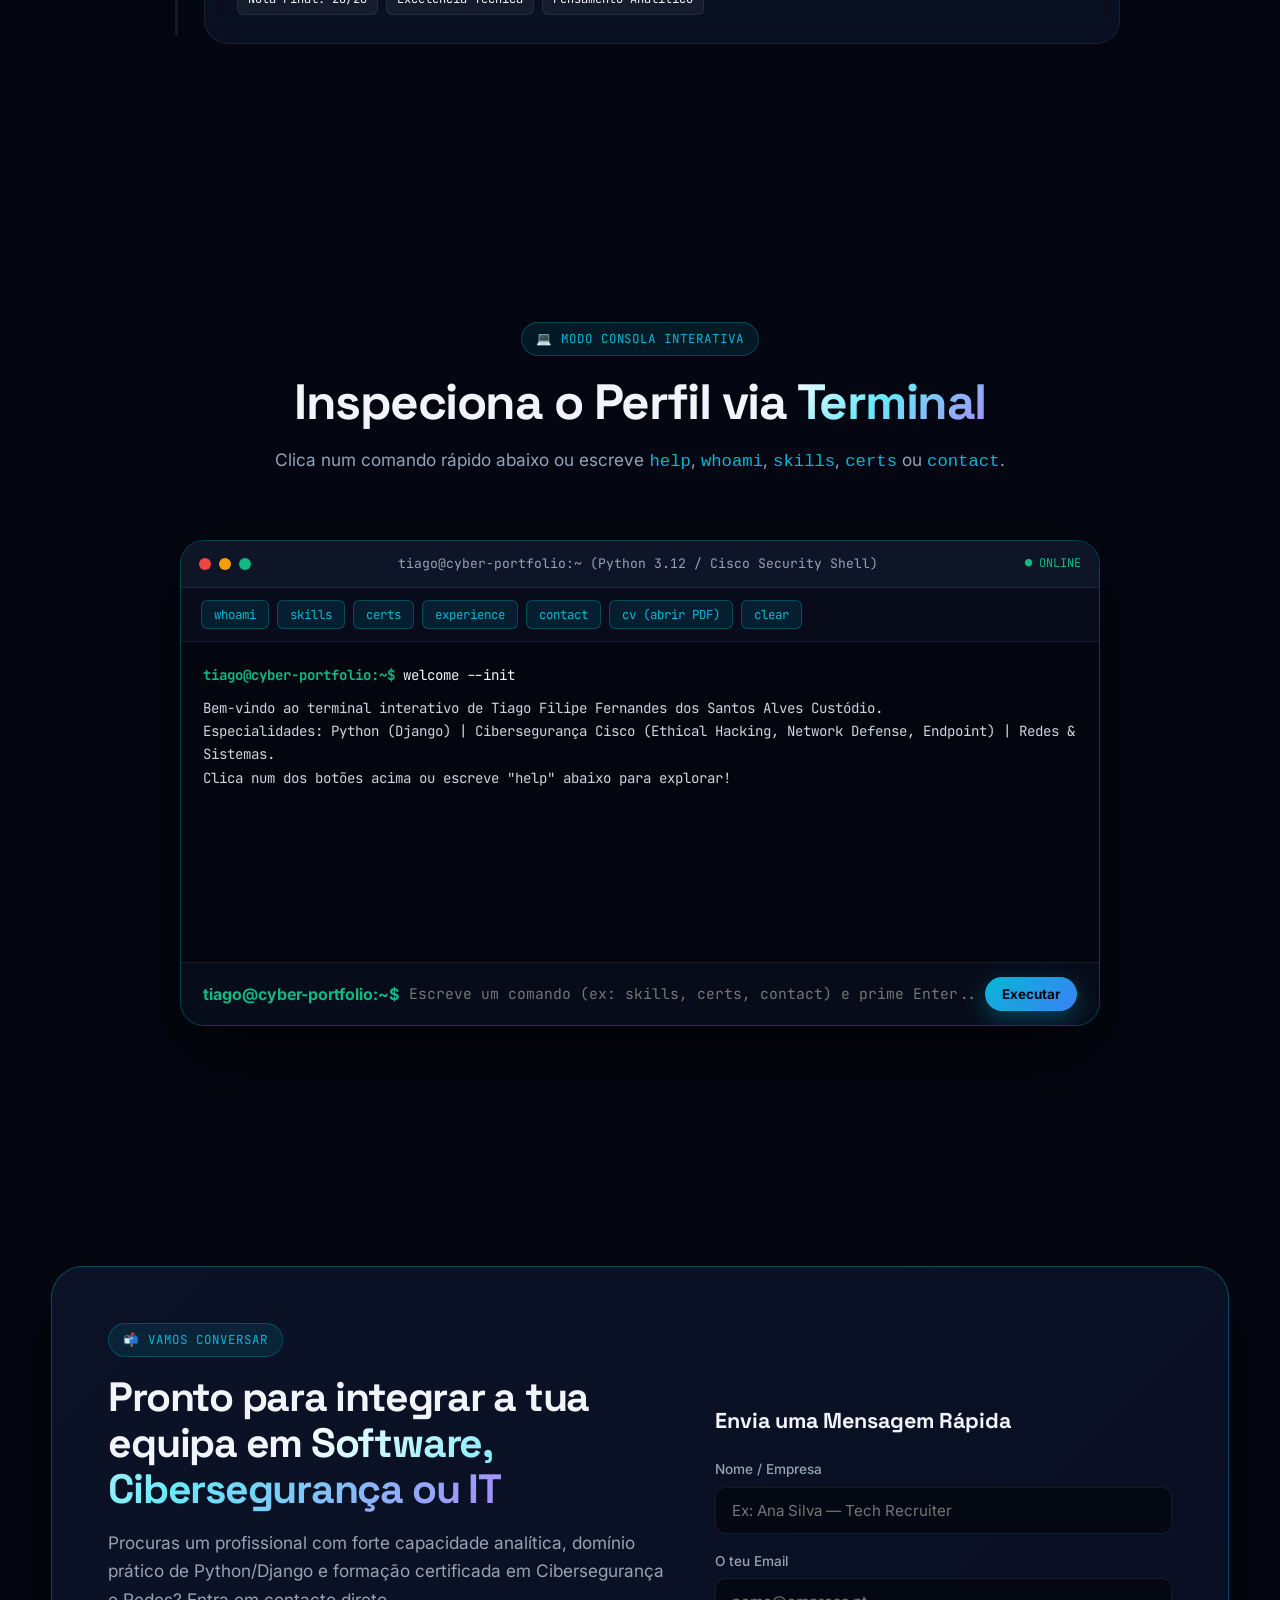
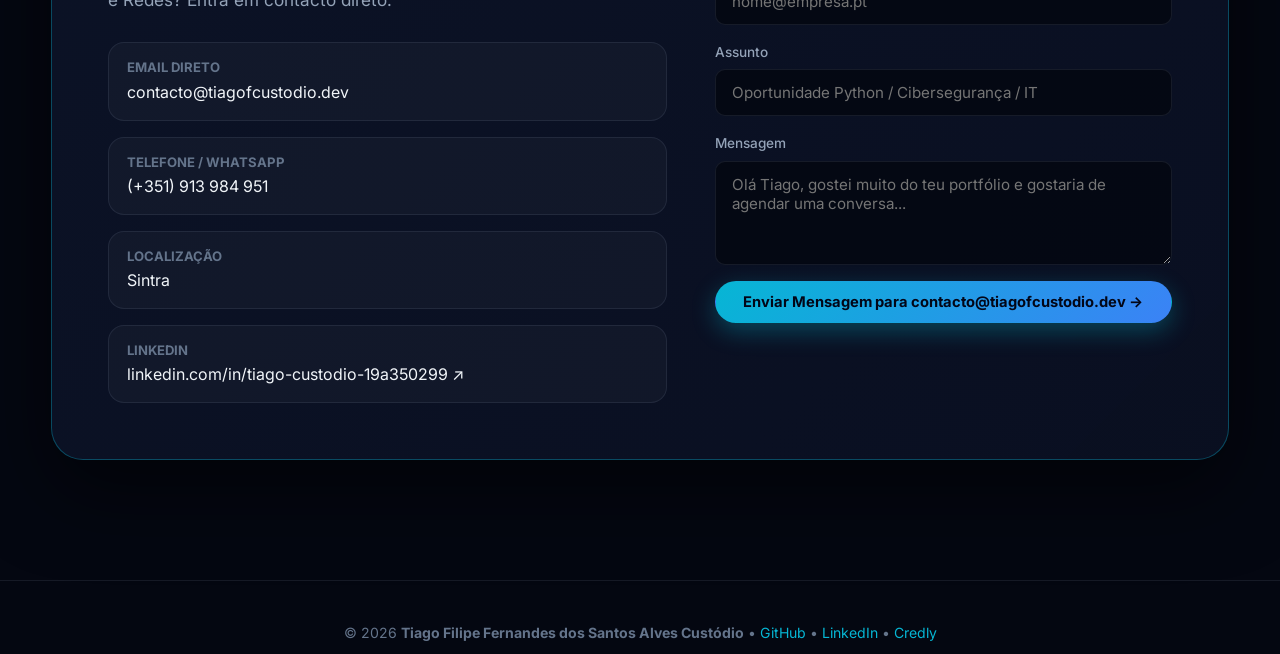
==== commit aa7fd1b9: "Remove footerText from page footer" ====
--- a/index.html
+++ b/index.html
@@ -484,7 +484,7 @@
   <footer class="site-footer">
     <div class="container">
       <p>
-        © 2026 <strong>Tiago Filipe Fernandes dos Santos Alves Custódio</strong> • <span data-i18n="footerText">Desenvolvido com Parallax Scrolling Interativo</span> •
+        © 2026 <strong>Tiago Filipe Fernandes dos Santos Alves Custódio</strong> •
         <a href="https://github.com/tiagofcustodio" target="_blank" rel="noopener" style="color:var(--accent-cyan); text-decoration:none;">GitHub</a> •
         <a href="https://www.linkedin.com/in/tiago-custodio-19a350299" target="_blank" rel="noopener" style="color:var(--accent-cyan); text-decoration:none;">LinkedIn</a> •
         <a href="https://www.credly.com/users/tiago-custodio.71ba3a41/badges#credly" target="_blank" rel="noopener" style="color:var(--accent-cyan); text-decoration:none;">Credly</a>
